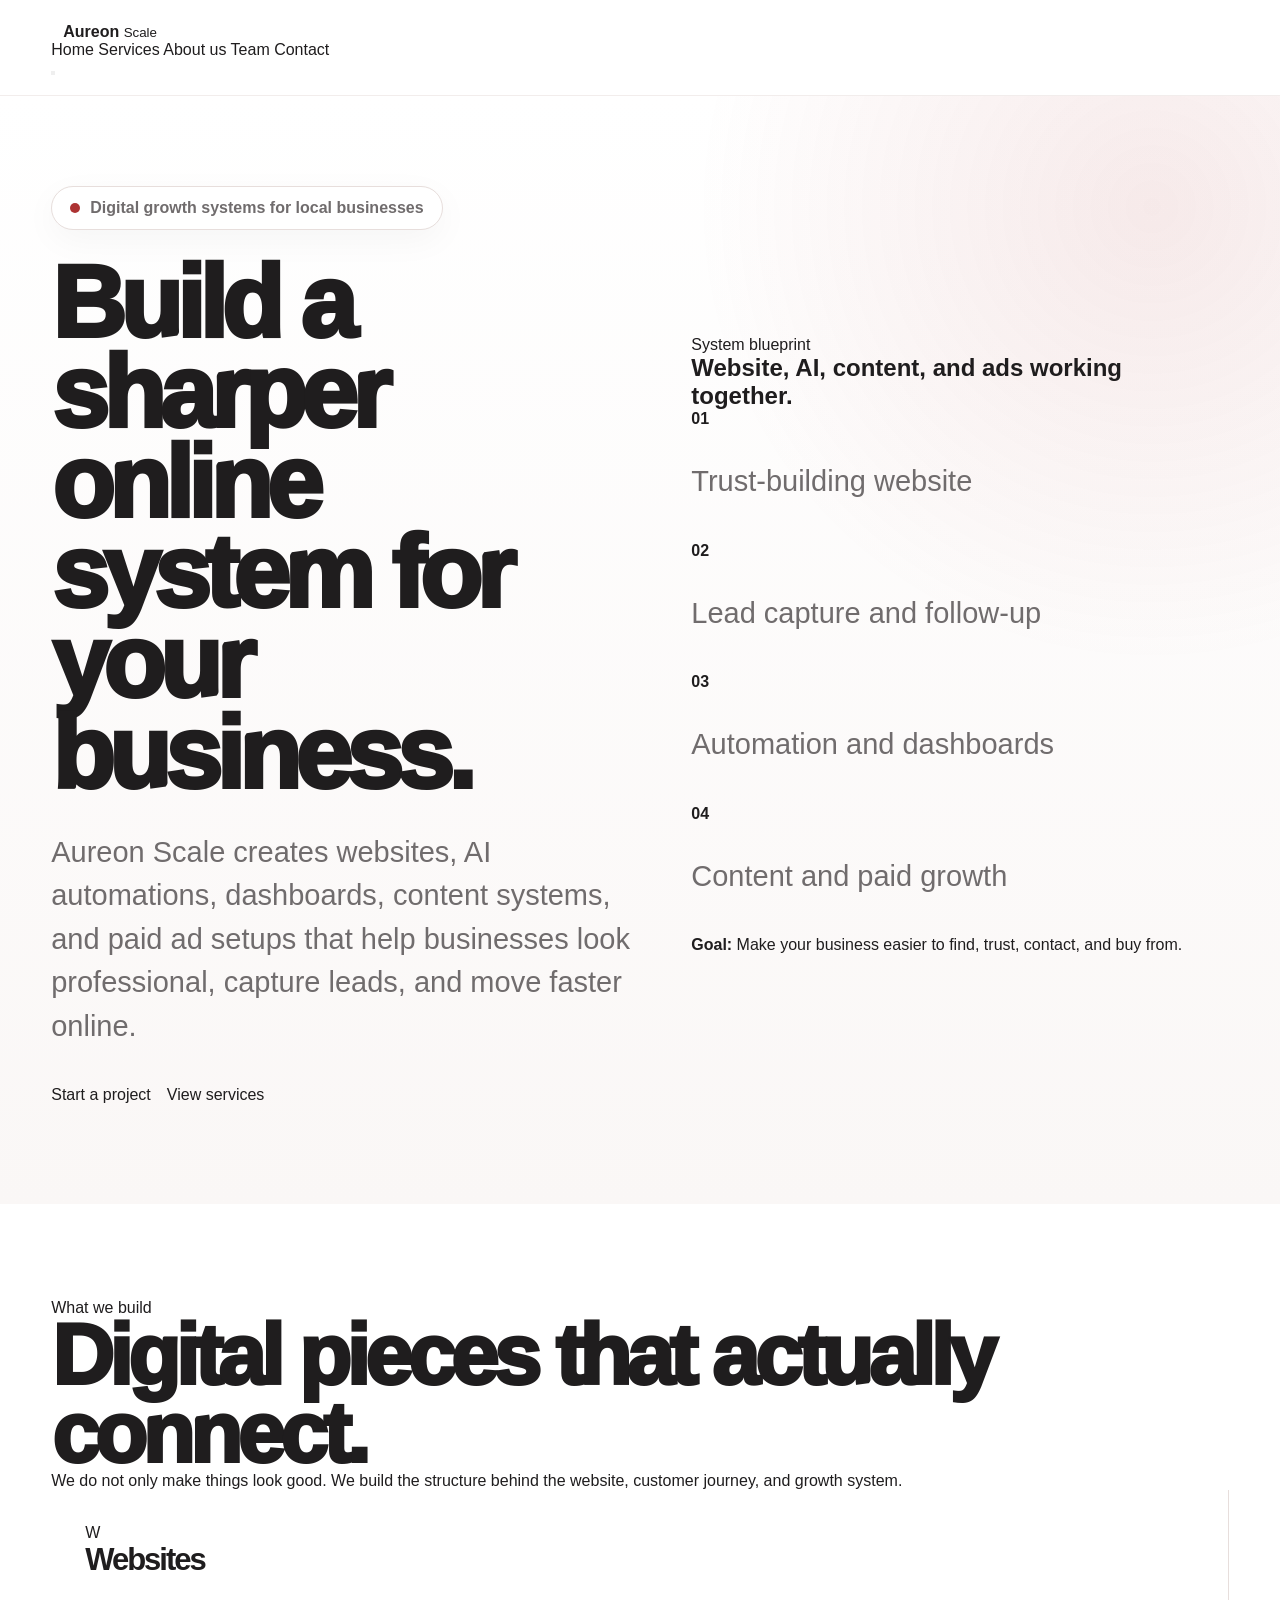
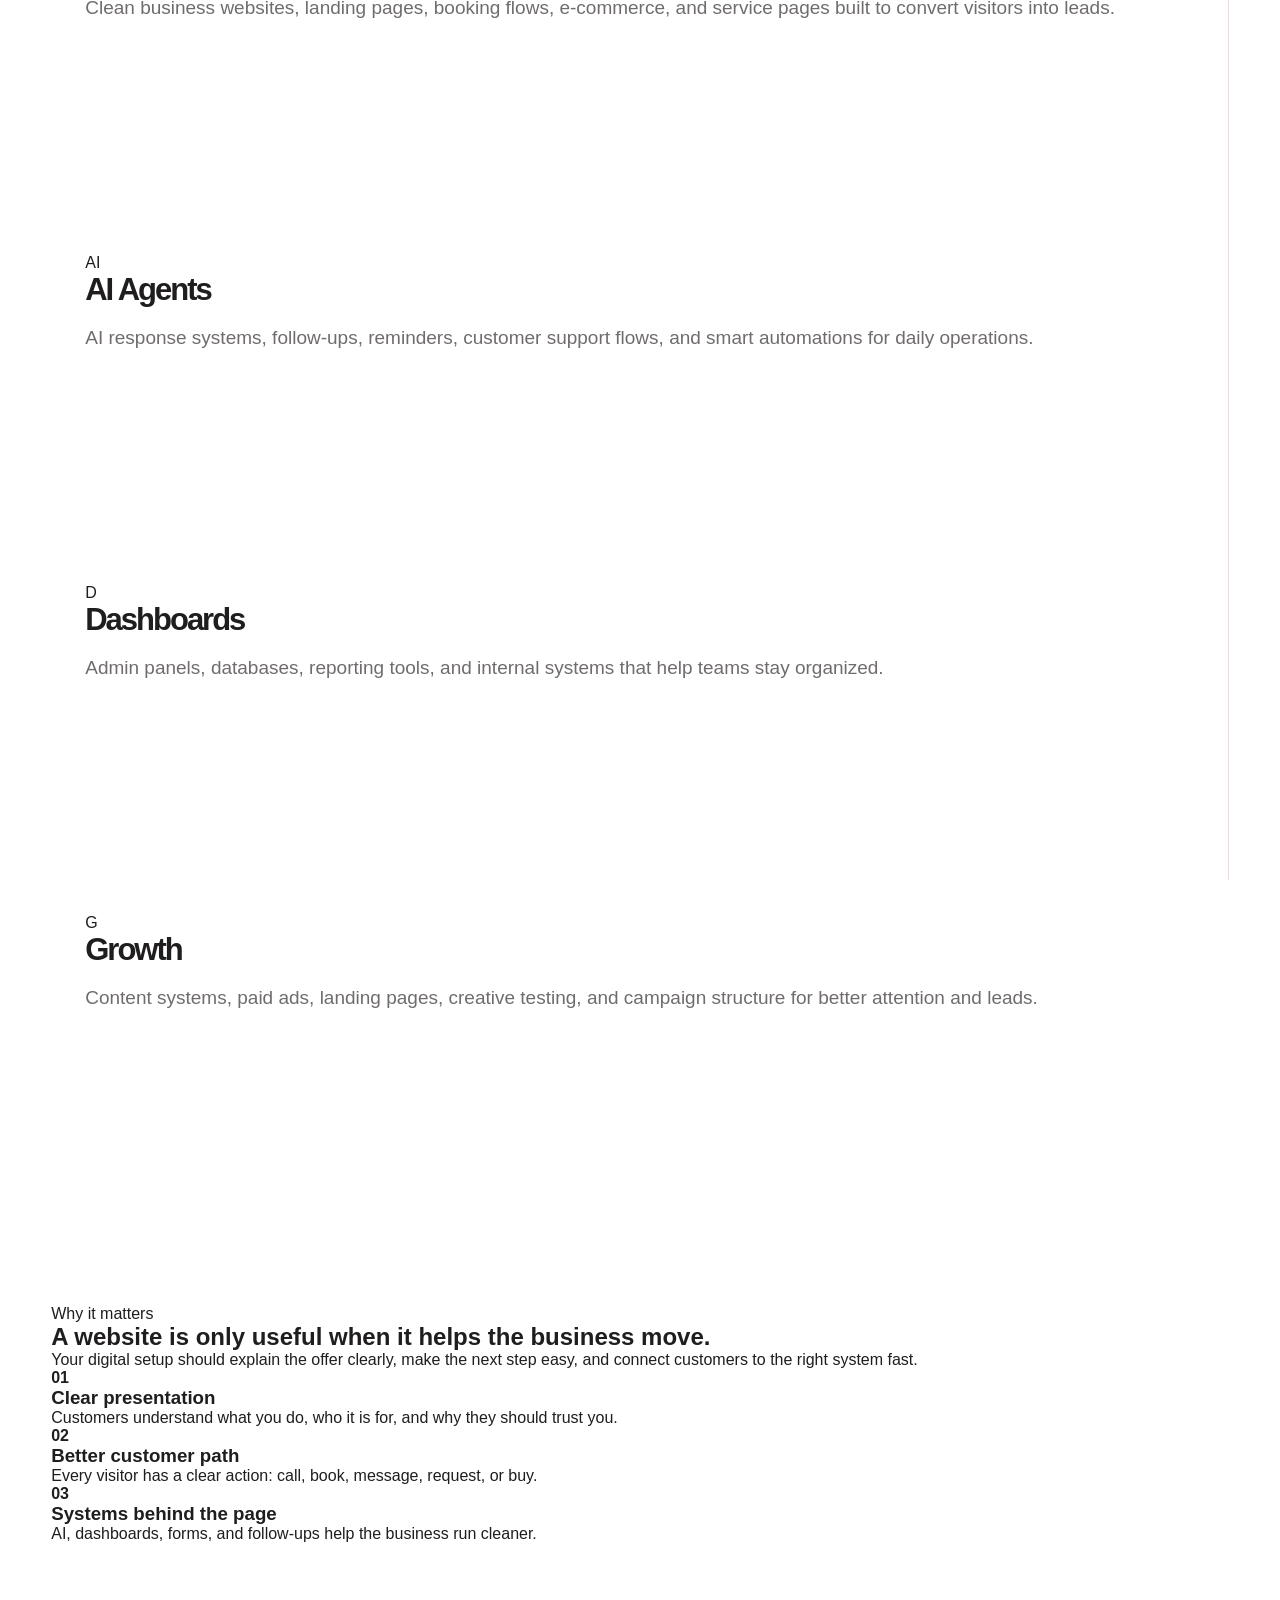
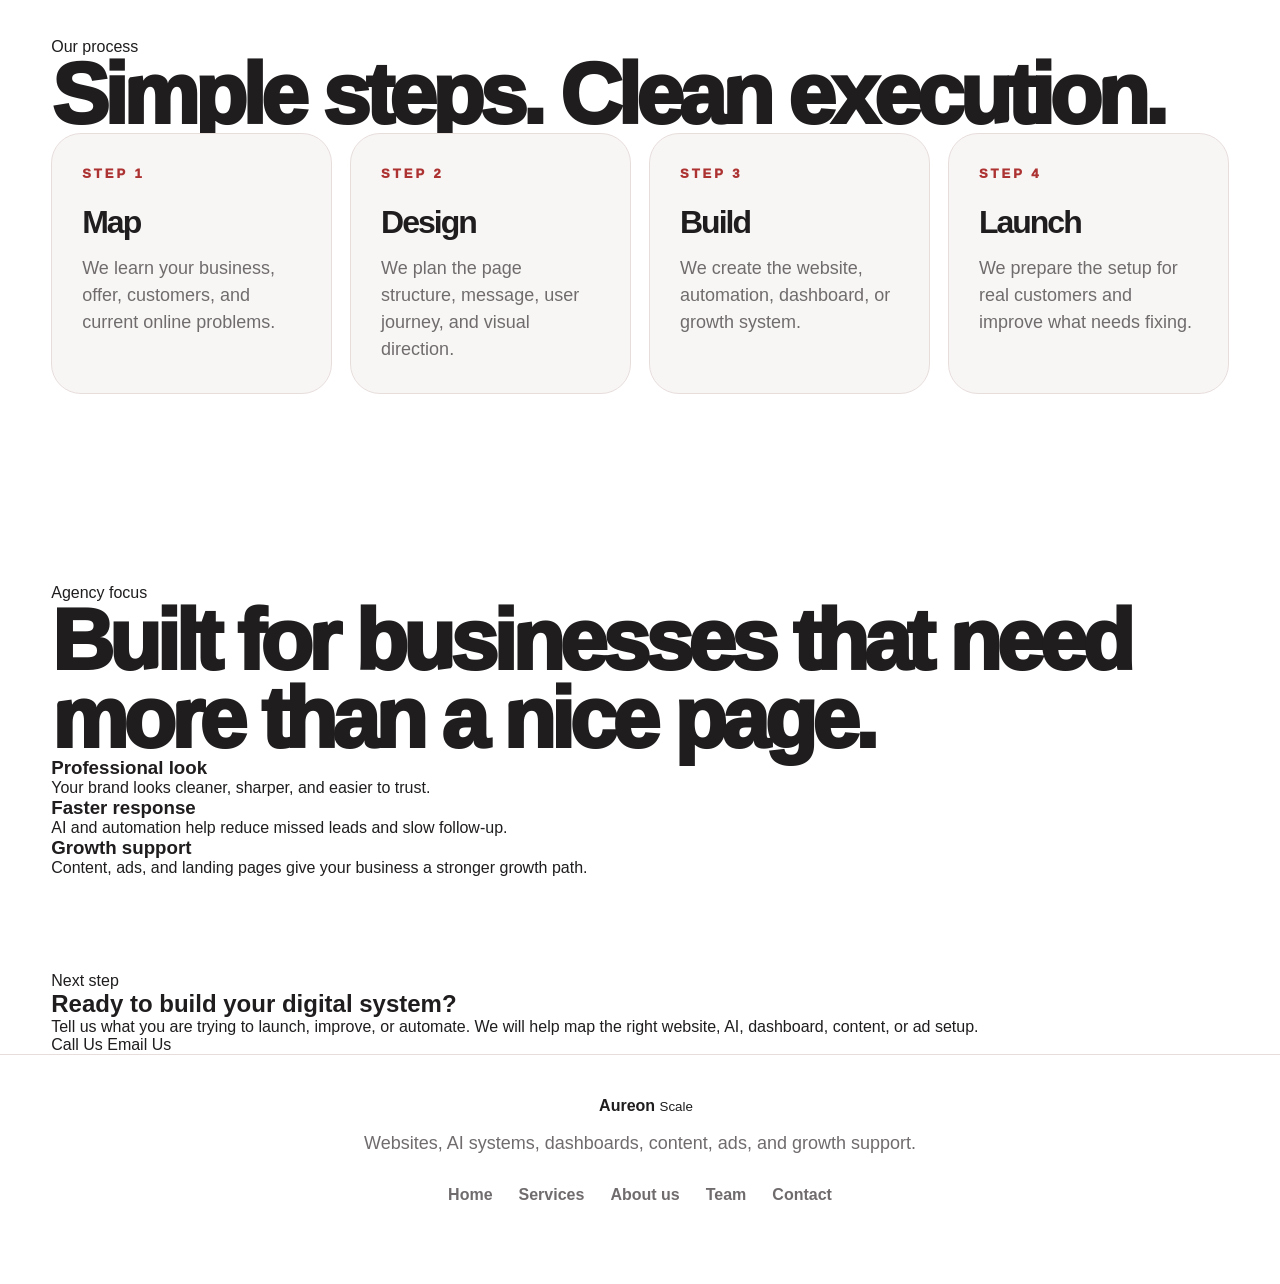
==== index.html @ 03c5f4f2 "Update index.html" ====
<!DOCTYPE html>
<html lang="en">
<head>
  <meta charset="UTF-8" />
  <meta name="viewport" content="width=device-width, initial-scale=1.0" />
  <title>Aureon Scale | Digital Growth Agency</title>
  <link rel="stylesheet" href="style.css" />
</head>

<body>
  <header class="site-header">
    <div class="container nav">
      <a href="index.html" class="brand" aria-label="Aureon Scale homepage">
        <span class="brand-symbol">
          <img src="aureon-symbol.png" alt="Aureon Scale symbol" onerror="this.style.display='none'; this.parentElement.classList.add('missing-logo');" />
        </span>

        <span class="brand-name">
          <strong>Aureon</strong>
          <small>Scale</small>
        </span>
      </a>

      <nav class="desktop-links">
        <a href="index.html">Home</a>
        <a href="services.html">Services</a>
        <a href="about.html">About us</a>
        <a href="team.html">Team</a>
        <a href="contact.html" class="nav-pill">Contact</a>
      </nav>

      <button class="menu-button" onclick="openMenu()" aria-label="Open menu">
        <span></span>
        <span></span>
        <span></span>
      </button>
    </div>
  </header>

  <div class="mobile-menu" id="mobileMenu">
    <div class="mobile-menu-card">
      <div class="mobile-menu-top">
        <a href="index.html" class="brand" aria-label="Aureon Scale homepage">
          <span class="brand-symbol">
            <img src="aureon-symbol.png" alt="Aureon Scale symbol" onerror="this.style.display='none'; this.parentElement.classList.add('missing-logo');" />
          </span>

          <span class="brand-name">
            <strong>Aureon</strong>
            <small>Scale</small>
          </span>
        </a>

        <button class="close-button" onclick="closeMenu()" aria-label="Close menu">×</button>
      </div>

      <nav class="mobile-links">
        <a href="index.html">Home</a>
        <a href="services.html">Services</a>
        <a href="about.html">About us</a>
        <a href="team.html">Team</a>
        <a href="contact.html">Contact</a>
      </nav>
    </div>
  </div>

  <main>
    <section class="hero">
      <div class="container hero-grid">
        <div class="hero-left">
          <div class="eyebrow">
            <span></span>
            Digital growth systems for local businesses
          </div>

          <h1>
            Build a sharper online system for your business.
          </h1>

          <p>
            Aureon Scale creates websites, AI automations, dashboards, content systems,
            and paid ad setups that help businesses look professional, capture leads,
            and move faster online.
          </p>

          <div class="hero-actions">
            <a href="contact.html" class="button red-button">Start a project</a>
            <a href="services.html" class="button white-button">View services</a>
          </div>
        </div>

        <div class="hero-right">
          <div class="build-card">
            <div class="build-card-top">
              <span class="status-dot"></span>
              System blueprint
            </div>

            <h2>Website, AI, content, and ads working together.</h2>

            <div class="blueprint-list">
              <div>
                <strong>01</strong>
                <p>Trust-building website</p>
              </div>

              <div>
                <strong>02</strong>
                <p>Lead capture and follow-up</p>
              </div>

              <div>
                <strong>03</strong>
                <p>Automation and dashboards</p>
              </div>

              <div>
                <strong>04</strong>
                <p>Content and paid growth</p>
              </div>
            </div>
          </div>

          <div class="floating-note">
            <strong>Goal:</strong> Make your business easier to find, trust, contact, and buy from.
          </div>
        </div>
      </div>
    </section>

    <section class="section services-preview">
      <div class="container">
        <div class="section-heading">
          <span>What we build</span>
          <h2>Digital pieces that actually connect.</h2>
          <p>
            We do not only make things look good. We build the structure behind
            the website, customer journey, and growth system.
          </p>
        </div>

        <div class="services-grid">
          <article class="service-card">
            <div class="service-icon">W</div>
            <h3>Websites</h3>
            <p>
              Clean business websites, landing pages, booking flows, e-commerce,
              and service pages built to convert visitors into leads.
            </p>
          </article>

          <article class="service-card">
            <div class="service-icon">AI</div>
            <h3>AI Agents</h3>
            <p>
              AI response systems, follow-ups, reminders, customer support flows,
              and smart automations for daily operations.
            </p>
          </article>

          <article class="service-card">
            <div class="service-icon">D</div>
            <h3>Dashboards</h3>
            <p>
              Admin panels, databases, reporting tools, and internal systems that
              help teams stay organized.
            </p>
          </article>

          <article class="service-card">
            <div class="service-icon">G</div>
            <h3>Growth</h3>
            <p>
              Content systems, paid ads, landing pages, creative testing, and
              campaign structure for better attention and leads.
            </p>
          </article>
        </div>
      </div>
    </section>

    <section class="dark-section">
      <div class="container dark-grid">
        <div class="dark-copy">
          <span>Why it matters</span>
          <h2>A website is only useful when it helps the business move.</h2>
          <p>
            Your digital setup should explain the offer clearly, make the next
            step easy, and connect customers to the right system fast.
          </p>
        </div>

        <div class="value-stack">
          <div class="value-row">
            <strong>01</strong>
            <div>
              <h3>Clear presentation</h3>
              <p>Customers understand what you do, who it is for, and why they should trust you.</p>
            </div>
          </div>

          <div class="value-row">
            <strong>02</strong>
            <div>
              <h3>Better customer path</h3>
              <p>Every visitor has a clear action: call, book, message, request, or buy.</p>
            </div>
          </div>

          <div class="value-row">
            <strong>03</strong>
            <div>
              <h3>Systems behind the page</h3>
              <p>AI, dashboards, forms, and follow-ups help the business run cleaner.</p>
            </div>
          </div>
        </div>
      </div>
    </section>

    <section class="section process-section">
      <div class="container">
        <div class="section-heading center">
          <span>Our process</span>
          <h2>Simple steps. Clean execution.</h2>
        </div>

        <div class="process-grid">
          <div class="process-card">
            <span>Step 1</span>
            <h3>Map</h3>
            <p>We learn your business, offer, customers, and current online problems.</p>
          </div>

          <div class="process-card">
            <span>Step 2</span>
            <h3>Design</h3>
            <p>We plan the page structure, message, user journey, and visual direction.</p>
          </div>

          <div class="process-card">
            <span>Step 3</span>
            <h3>Build</h3>
            <p>We create the website, automation, dashboard, or growth system.</p>
          </div>

          <div class="process-card">
            <span>Step 4</span>
            <h3>Launch</h3>
            <p>We prepare the setup for real customers and improve what needs fixing.</p>
          </div>
        </div>
      </div>
    </section>

    <section class="section proof-section">
      <div class="container proof-grid">
        <div class="proof-card large-proof">
          <span>Agency focus</span>
          <h2>Built for businesses that need more than a nice page.</h2>
        </div>

        <div class="proof-card">
          <h3>Professional look</h3>
          <p>Your brand looks cleaner, sharper, and easier to trust.</p>
        </div>

        <div class="proof-card">
          <h3>Faster response</h3>
          <p>AI and automation help reduce missed leads and slow follow-up.</p>
        </div>

        <div class="proof-card">
          <h3>Growth support</h3>
          <p>Content, ads, and landing pages give your business a stronger growth path.</p>
        </div>
      </div>
    </section>

    <section class="contact-band">
      <div class="container contact-grid">
        <div>
          <span>Next step</span>
          <h2>Ready to build your digital system?</h2>
          <p>
            Tell us what you are trying to launch, improve, or automate.
            We will help map the right website, AI, dashboard, content, or ad setup.
          </p>
        </div>

        <div class="contact-buttons">
          <a href="tel:+16199667654" class="button red-button">Call Us</a>
          <a href="mailto:aureonscale@gmail.com" class="button dark-button">Email Us</a>
        </div>
      </div>
    </section>
  </main>

  <footer>
    <div class="container footer-inner">
      <a href="index.html" class="brand footer-brand">
        <span class="brand-symbol">
          <img src="aureon-symbol.png" alt="Aureon Scale symbol" onerror="this.style.display='none'; this.parentElement.classList.add('missing-logo');" />
        </span>

        <span class="brand-name">
          <strong>Aureon</strong>
          <small>Scale</small>
        </span>
      </a>

      <p>Websites, AI systems, dashboards, content, ads, and growth support.</p>

      <nav class="footer-links">
        <a href="index.html">Home</a>
        <a href="services.html">Services</a>
        <a href="about.html">About us</a>
        <a href="team.html">Team</a>
        <a href="contact.html">Contact</a>
      </nav>
    </div>
  </footer>

  <script>
    function openMenu() {
      document.getElementById("mobileMenu").classList.add("active");
      document.body.style.overflow = "hidden";
    }

    function closeMenu() {
      document.getElementById("mobileMenu").classList.remove("active");
      document.body.style.overflow = "auto";
    }
  </script>
</body>
</html>
---- style.css ----
:root {
  --black: #1F1D1E;
  --red: #AD3333;
  --white: #FFFFFF;
  --soft: #F8F6F5;
  --soft-red: #F3EAEA;
  --gray: #706C6D;
  --line: #E7DEDC;
  --dark: #151313;
  --card: #FFFFFF;
  --shadow: 0 24px 70px rgba(31, 29, 30, 0.10);
  --radius: 34px;
}

* {
  margin: 0;
  padding: 0;
  box-sizing: border-box;
  font-family: Arial, Helvetica, sans-serif;
}

html {
  scroll-behavior: smooth;
}

body {
  background: var(--white);
  color: var(--black);
  overflow-x: hidden;
}

a {
  color: inherit;
  text-decoration: none;
}

.container {
  width: min(92%, 1180px);
  margin: auto;
}

/* HEADER */

.site-header {
  position: sticky;
  top: 0;
  z-index: 1000;
  padding: 18px 0;
  background: rgba(255, 255, 255, 0.88);
  backdrop-filter: blur(20px);
  border-bottom: 1px solid rgba(231, 222, 220, 0.55);
}

.nav-wrap {
  display: flex;
  align-items: center;
  justify-content: space-between;
  gap: 24px;
}

.brand {
  display: inline-flex;
  align-items: center;
  gap: 12px;
  flex-shrink: 0;
}

.brand-icon {
  width: 48px;
  height: 48px;
  border-radius: 16px;
  background: var(--soft-red);
  border: 1px solid rgba(173, 51, 51, 0.14);
  display: grid;
  place-items: center;
  overflow: hidden;
}

.brand-icon img {
  width: 34px;
  height: 34px;
  object-fit: contain;
  display: block;
}

.brand-text {
  display: grid;
  line-height: 1;
}

.brand-text strong {
  font-size: 24px;
  text-transform: uppercase;
  letter-spacing: -1px;
  font-weight: 950;
}

.brand-text small {
  margin-top: 5px;
  color: var(--red);
  text-transform: uppercase;
  letter-spacing: 3px;
  font-size: 11px;
  font-weight: 950;
}

.desktop-nav {
  display: flex;
  align-items: center;
  gap: 28px;
  color: var(--gray);
  font-weight: 800;
}

.desktop-nav a:hover {
  color: var(--black);
}

.nav-cta {
  background: var(--black);
  color: white !important;
  padding: 12px 20px;
  border-radius: 999px;
}

.menu-btn {
  width: 58px;
  height: 58px;
  border-radius: 20px;
  border: 1px solid var(--line);
  background: white;
  display: none;
  place-items: center;
  cursor: pointer;
}

.menu-btn span {
  display: block;
  width: 28px;
  height: 4px;
  background: var(--black);
  border-radius: 999px;
  margin: 4px 0;
}

/* MOBILE MENU */

.mobile-menu {
  position: fixed;
  inset: 0;
  z-index: 3000;
  background: rgba(31, 29, 30, 0.28);
  backdrop-filter: blur(18px);
  display: none;
  align-items: center;
  justify-content: center;
  padding: 24px;
}

.mobile-menu.active {
  display: flex;
}

.mobile-card {
  width: min(100%, 560px);
  background: white;
  border-radius: 38px;
  padding: 34px;
  box-shadow: var(--shadow);
}

.mobile-top {
  display: flex;
  align-items: center;
  justify-content: space-between;
  margin-bottom: 56px;
}

.close-btn {
  border: none;
  background: transparent;
  font-size: 50px;
  line-height: 1;
  cursor: pointer;
}

.mobile-links {
  display: grid;
  gap: 20px;
  border-left: 4px solid rgba(173, 51, 51, 0.25);
  padding-left: 28px;
}

.mobile-links a {
  font-size: clamp(42px, 11vw, 72px);
  font-weight: 950;
  letter-spacing: -4px;
  line-height: 0.95;
}

/* HERO */

.hero {
  padding: 90px 0 100px;
  background:
    radial-gradient(circle at 90% 10%, rgba(173, 51, 51, 0.10), transparent 30%),
    linear-gradient(180deg, #ffffff, #faf7f6);
}

.hero-grid {
  display: grid;
  grid-template-columns: 1.05fr 0.95fr;
  gap: 46px;
  align-items: center;
}

.eyebrow {
  display: inline-flex;
  align-items: center;
  gap: 10px;
  padding: 12px 18px;
  background: white;
  border: 1px solid var(--line);
  color: var(--gray);
  border-radius: 999px;
  font-weight: 900;
  margin-bottom: 28px;
  box-shadow: 0 10px 35px rgba(31, 29, 30, 0.04);
}

.eyebrow span {
  width: 10px;
  height: 10px;
  background: var(--red);
  border-radius: 50%;
}

.hero h1 {
  font-size: clamp(56px, 8vw, 110px);
  line-height: 0.88;
  letter-spacing: -6px;
  font-weight: 950;
  max-width: 900px;
}

.hero p {
  margin: 32px 0 38px;
  color: var(--gray);
  font-size: clamp(22px, 3vw, 29px);
  line-height: 1.5;
  max-width: 770px;
}

.hero-actions,
.contact-actions {
  display: flex;
  gap: 16px;
  flex-wrap: wrap;
}

.btn {
  display: inline-flex;
  align-items: center;
  justify-content: center;
  padding: 17px 30px;
  border-radius: 999px;
  font-weight: 950;
  font-size: 18px;
  border: 1px solid var(--line);
  transition: 0.2s ease;
}

.btn:hover {
  transform: translateY(-3px);
}

.btn-red {
  background: var(--red);
  color: white;
  border-color: var(--red);
  box-shadow: 0 18px 40px rgba(173, 51, 51, 0.24);
}

.btn-light {
  background: white;
  color: var(--black);
}

.btn-dark {
  background: var(--black);
  color: white;
  border-color: var(--black);
}

/* HERO PANEL */

.hero-panel {
  background: var(--black);
  color: white;
  border-radius: 40px;
  padding: 30px;
  box-shadow: var(--shadow);
  position: relative;
  overflow: hidden;
}

.hero-panel::before {
  content: "";
  position: absolute;
  right: -90px;
  top: -90px;
  width: 260px;
  height: 260px;
  background: radial-gradient(circle, rgba(173, 51, 51, 0.45), transparent 65%);
}

.panel-top {
  position: relative;
  display: inline-flex;
  align-items: center;
  gap: 10px;
  color: #BFB8B9;
  text-transform: uppercase;
  letter-spacing: 3px;
  font-size: 13px;
  margin-bottom: 26px;
}

.live-dot {
  width: 10px;
  height: 10px;
  background: var(--red);
  border-radius: 50%;
  box-shadow: 0 0 20px rgba(173, 51, 51, 0.9);
}

.panel-card {
  position: relative;
  background: rgba(255, 255, 255, 0.07);
  border: 1px solid rgba(255, 255, 255, 0.12);
  border-radius: 28px;
  padding: 28px;
}

.panel-card small {
  color: #BFB8B9;
  text-transform: uppercase;
  letter-spacing: 3px;
}

.panel-card h3 {
  font-size: 44px;
  line-height: 0.95;
  letter-spacing: -2px;
  margin: 18px 0 16px;
}

.panel-card p {
  color: #BFB8B9;
  font-size: 20px;
  line-height: 1.45;
}

.mini-grid {
  position: relative;
  display: grid;
  grid-template-columns: 1fr 1fr;
  gap: 14px;
  margin-top: 14px;
}

.mini-card {
  background: white;
  color: var(--black);
  border-radius: 22px;
  padding: 20px;
}

.mini-card strong {
  color: var(--red);
  display: block;
  font-size: 25px;
  margin-bottom: 8px;
}

.mini-card span {
  color: var(--gray);
  font-weight: 800;
}

/* SECTIONS */

.section {
  padding: 95px 0;
}

.section-head {
  max-width: 850px;
  margin-bottom: 46px;
}

.section-head.center {
  text-align: center;
  margin-left: auto;
  margin-right: auto;
}

.section-label {
  display: inline-block;
  color: #9A9394;
  text-transform: uppercase;
  letter-spacing: 6px;
  font-size: 14px;
  font-weight: 900;
  margin-bottom: 22px;
}

.red-label {
  color: var(--red);
}

.section h2,
.system-section h2,
.contact-card h2 {
  font-size: clamp(44px, 7vw, 86px);
  line-height: 0.9;
  letter-spacing: -5px;
  font-weight: 950;
}

.section-head p,
.contact-card p {
  color: var(--gray);
  font-size: 23px;
  line-height: 1.55;
  margin-top: 20px;
}

/* SERVICES */

.service-grid {
  display: grid;
  grid-template-columns: repeat(4, 1fr);
  border: 1px solid var(--line);
  border-radius: 38px;
  overflow: hidden;
  box-shadow: 0 24px 70px rgba(31, 29, 30, 0.06);
}

.service-card {
  background: white;
  padding: 34px;
  min-height: 330px;
  border-right: 1px solid var(--line);
}

.service-card:last-child {
  border-right: none;
}

.service-number {
  width: 60px;
  height: 60px;
  border-radius: 18px;
  background: var(--soft-red);
  color: var(--red);
  display: grid;
  place-items: center;
  font-weight: 950;
  margin-bottom: 42px;
}

.service-card h3 {
  font-size: 31px;
  letter-spacing: -2px;
  margin-bottom: 16px;
}

.service-card p {
  color: var(--gray);
  font-size: 19px;
  line-height: 1.5;
}

/* SYSTEMS */

.system-section {
  width: min(94%, 1320px);
  margin: auto;
  background:
    radial-gradient(circle at 100% 0%, rgba(173, 51, 51, 0.18), transparent 32%),
    var(--black);
  color: white;
  border-radius: 52px;
  padding: 90px 0;
  box-shadow: var(--shadow);
}

.system-grid {
  display: grid;
  grid-template-columns: 0.9fr 1.1fr;
  gap: 46px;
}

.system-list {
  display: grid;
  gap: 16px;
}

.system-row {
  background: white;
  color: var(--black);
  border-radius: 28px;
  padding: 26px;
  display: grid;
  grid-template-columns: 66px 1fr;
  gap: 20px;
}

.system-row span {
  width: 58px;
  height: 58px;
  border-radius: 18px;
  background: var(--soft-red);
  color: var(--red);
  display: grid;
  place-items: center;
  font-weight: 950;
}

.system-row h3 {
  font-size: 30px;
  letter-spacing: -1px;
  margin-bottom: 8px;
}

.system-row p {
  color: var(--gray);
  font-size: 19px;
  line-height: 1.45;
}

/* PROCESS */

.process-grid {
  display: grid;
  grid-template-columns: repeat(4, 1fr);
  gap: 18px;
}

.process-card {
  background: var(--soft);
  border: 1px solid var(--line);
  border-radius: 30px;
  padding: 30px;
}

.process-card span {
  color: var(--red);
  text-transform: uppercase;
  letter-spacing: 3px;
  font-size: 13px;
  font-weight: 950;
}

.process-card h3 {
  font-size: 32px;
  letter-spacing: -2px;
  margin: 22px 0 14px;
}

.process-card p {
  color: var(--gray);
  font-size: 18px;
  line-height: 1.5;
}

/* TEAM */

.team {
  background: #FBF8F7;
}

.team-grid {
  display: grid;
  grid-template-columns: repeat(3, 1fr);
  gap: 22px;
}

.team-card {
  background: white;
  border: 1px solid var(--line);
  border-radius: 34px;
  padding: 24px;
  box-shadow: 0 20px 60px rgba(31, 29, 30, 0.05);
}

.team-photo {
  height: 280px;
  border-radius: 26px;
  background:
    radial-gradient(circle at center, rgba(173, 51, 51, 0.14), transparent 50%),
    var(--soft-red);
  display: grid;
  place-items: center;
  color: var(--red);
  font-size: 28px;
  font-weight: 950;
  margin-bottom: 24px;
}

.team-card h3 {
  font-size: 30px;
  letter-spacing: -1.5px;
  margin-bottom: 8px;
}

.team-card p {
  color: var(--gray);
  font-size: 18px;
}

/* CONTACT */

.contact-section {
  padding: 95px 0;
}

.contact-card {
  background:
    radial-gradient(circle at top right, rgba(173, 51, 51, 0.18), transparent 34%),
    var(--black);
  color: white;
  border-radius: 46px;
  padding: 56px;
  display: grid;
  grid-template-columns: 1fr auto;
  gap: 34px;
  align-items: center;
  box-shadow: var(--shadow);
}

.contact-card p {
  color: #BFB8B9;
  max-width: 760px;
}

/* FOOTER */

footer {
  padding: 42px 0 80px;
  border-top: 1px solid var(--line);
  text-align: center;
}

.footer-inner {
  display: grid;
  justify-items: center;
  gap: 18px;
}

.footer-brand .brand-icon {
  width: 54px;
  height: 54px;
}

.footer-brand .brand-icon img {
  width: 38px;
  height: 38px;
}

footer p {
  color: var(--gray);
  font-size: 18px;
}

.footer-links {
  display: flex;
  flex-wrap: wrap;
  gap: 26px;
  justify-content: center;
  margin-top: 14px;
  color: var(--gray);
  font-weight: 800;
}

/* RESPONSIVE */

@media (max-width: 980px) {
  .desktop-nav {
    display: none;
  }

  .menu-btn {
    display: block;
  }

  .hero-grid,
  .system-grid,
  .contact-card {
    grid-template-columns: 1fr;
  }

  .service-grid {
    grid-template-columns: 1fr 1fr;
  }

  .process-grid {
    grid-template-columns: 1fr 1fr;
  }

  .team-grid {
    grid-template-columns: 1fr;
  }

  .contact-actions {
    justify-content: flex-start;
  }
}

@media (max-width: 620px) {
  .site-header {
    padding: 14px 0;
  }

  .brand-icon {
    width: 43px;
    height: 43px;
    border-radius: 14px;
  }

  .brand-icon img {
    width: 30px;
    height: 30px;
  }

  .brand-text strong {
    font-size: 20px;
  }

  .brand-text small {
    font-size: 9px;
    letter-spacing: 2.2px;
  }

  .hero {
    padding: 60px 0 74px;
  }

  .hero h1 {
    font-size: clamp(52px, 15vw, 72px);
    letter-spacing: -4px;
  }

  .hero p {
    font-size: 21px;
  }

  .hero-actions,
  .contact-actions {
    flex-direction: column;
  }

  .btn {
    width: 100%;
  }

  .hero-panel,
  .contact-card {
    border-radius: 34px;
    padding: 30px;
  }

  .panel-card h3 {
    font-size: 34px;
  }

  .mini-grid {
    grid-template-columns: 1fr;
  }

  .service-grid,
  .process-grid {
    grid-template-columns: 1fr;
  }

  .service-card {
    border-right: none;
    border-bottom: 1px solid var(--line);
    min-height: auto;
  }

  .service-card:last-child {
    border-bottom: none;
  }

  .system-section {
    width: 100%;
    border-radius: 36px;
    padding: 70px 0;
  }

  .system-row {
    grid-template-columns: 1fr;
  }

  .section h2,
  .system-section h2,
  .contact-card h2 {
    letter-spacing: -3px;
  }

  .mobile-card {
    padding: 28px;
  }
}
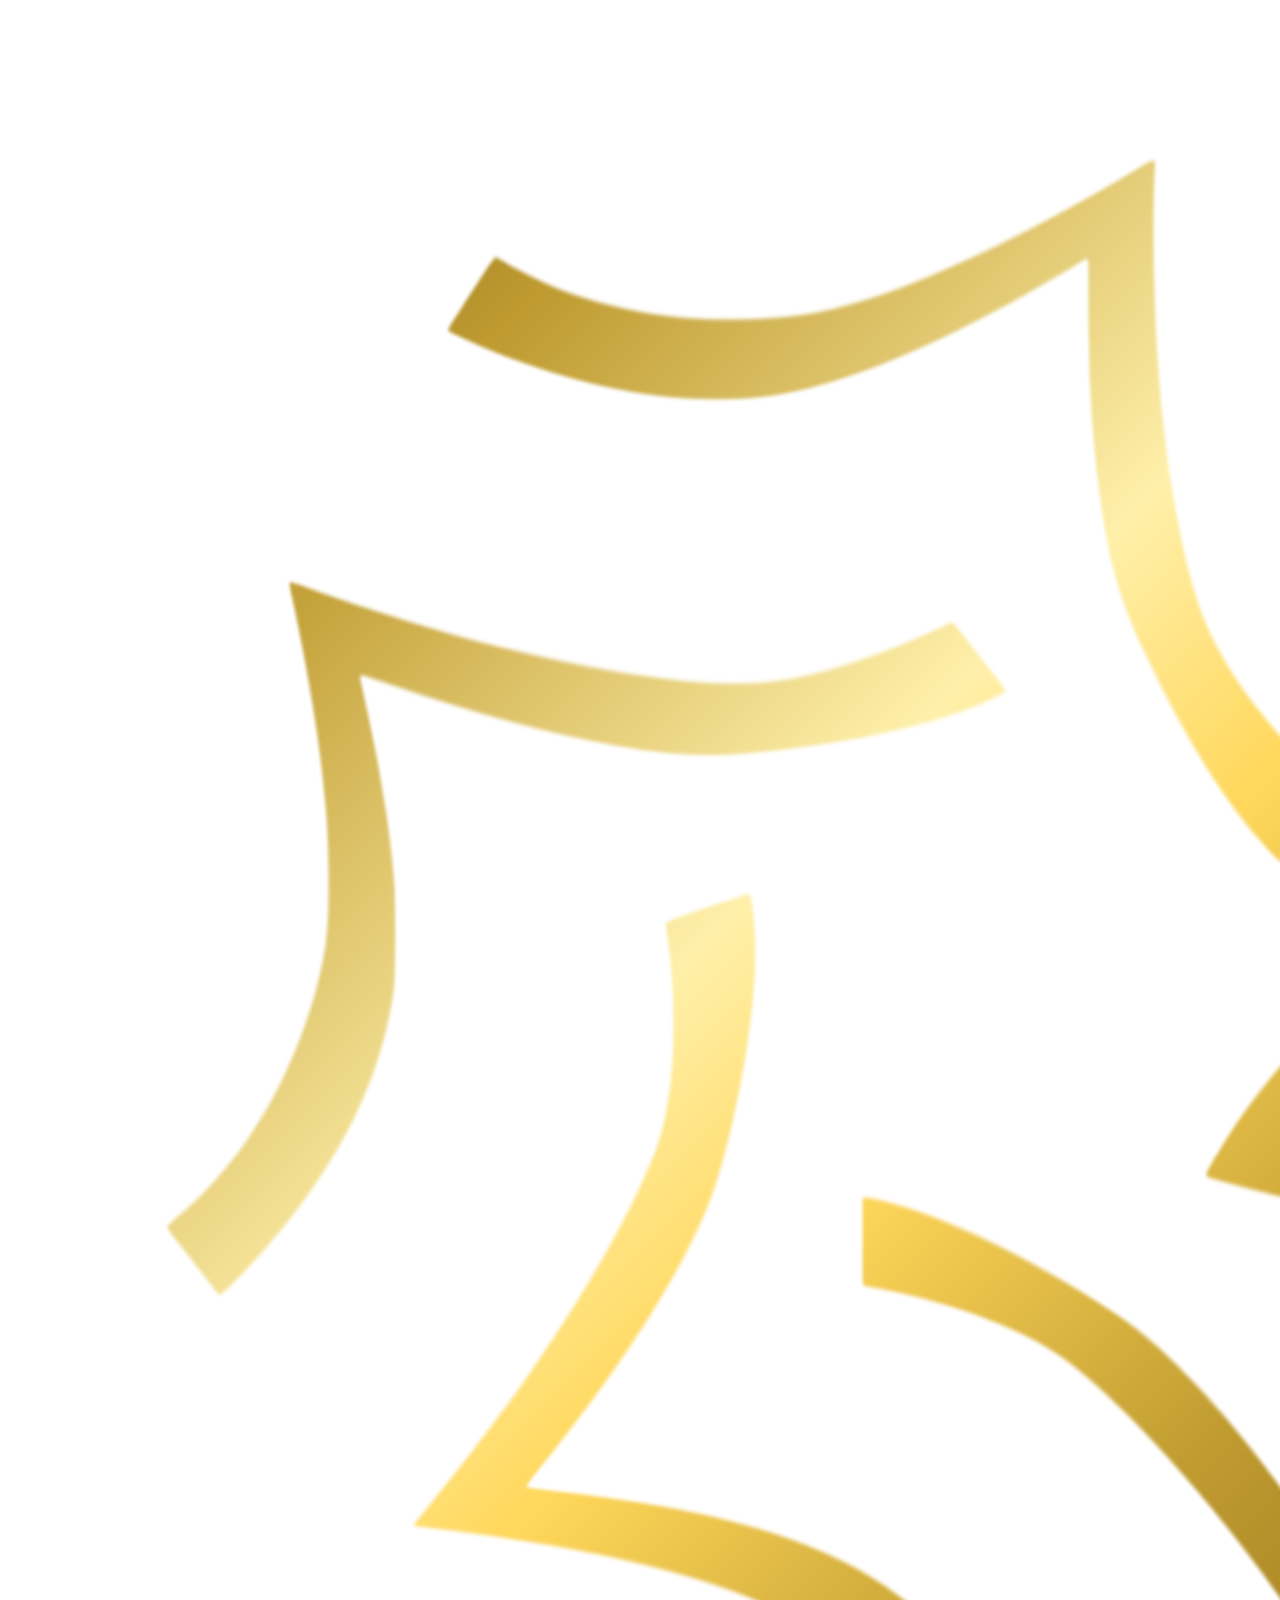
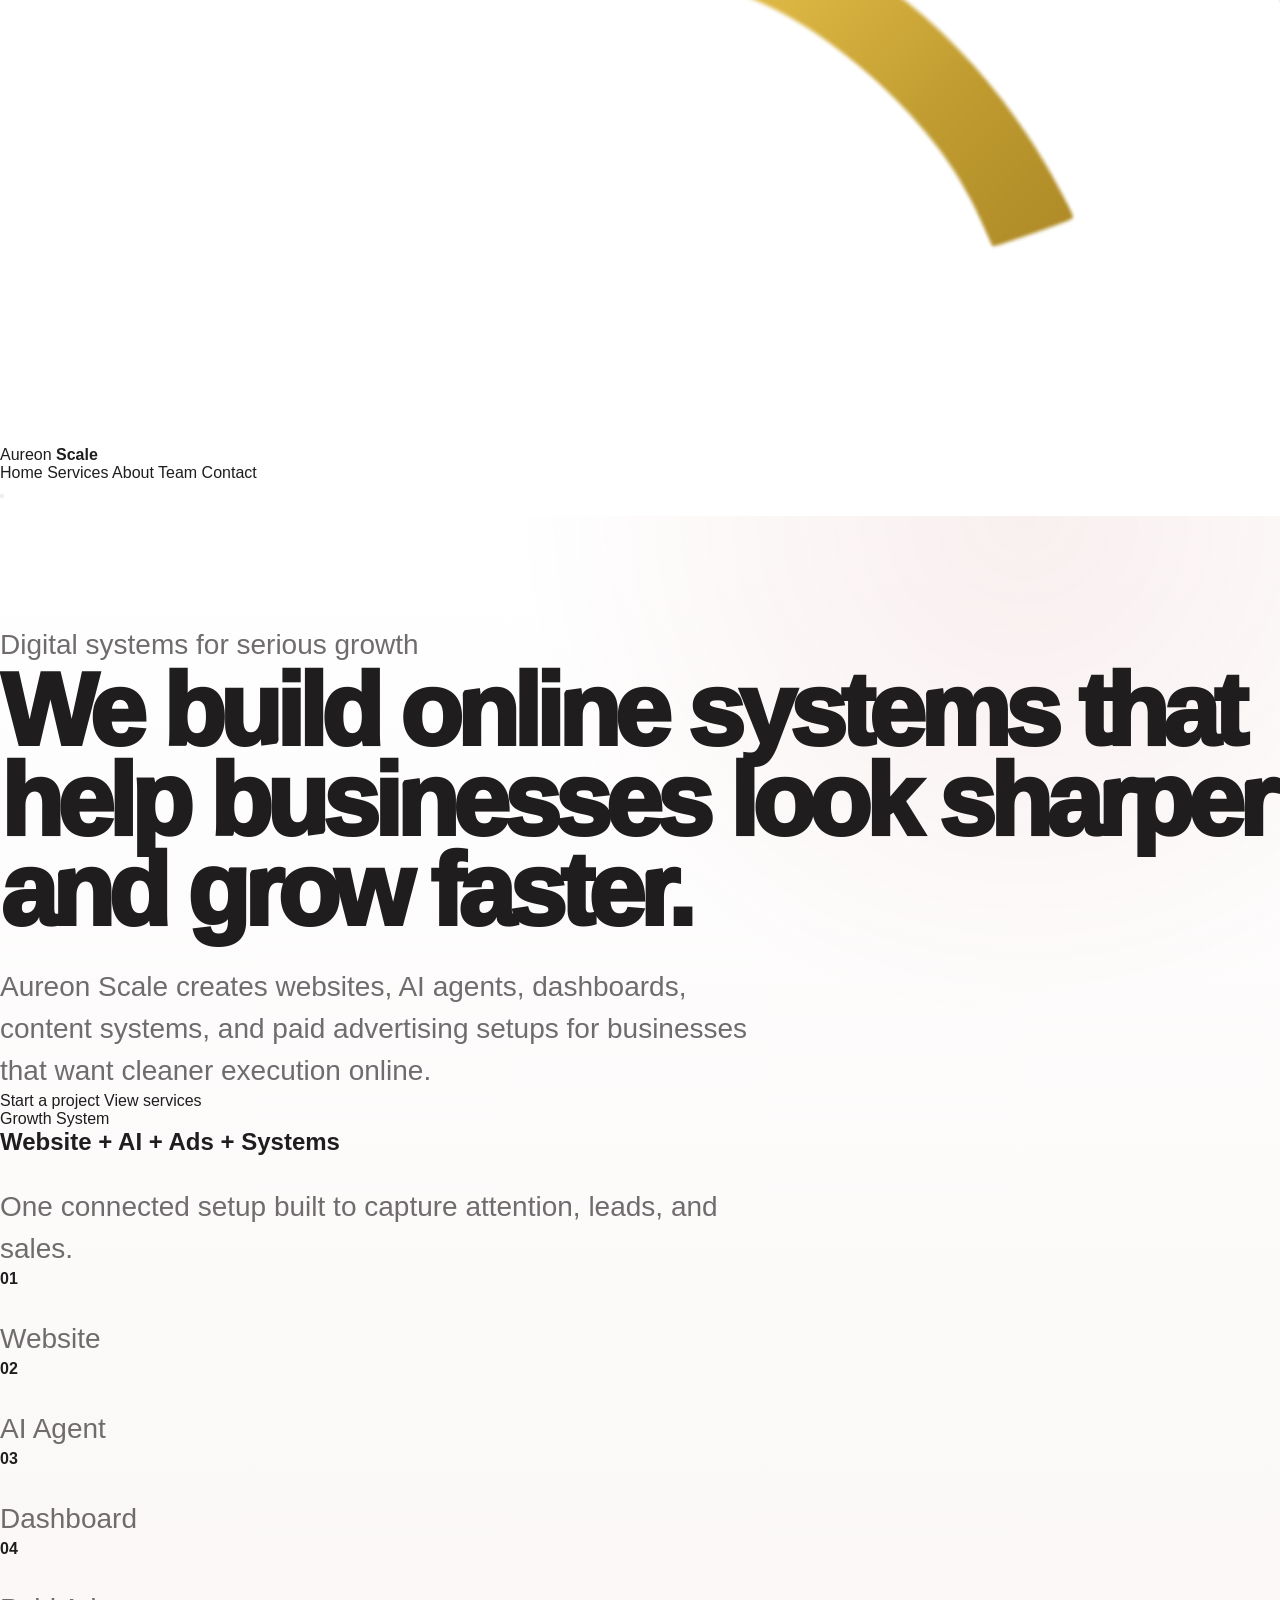
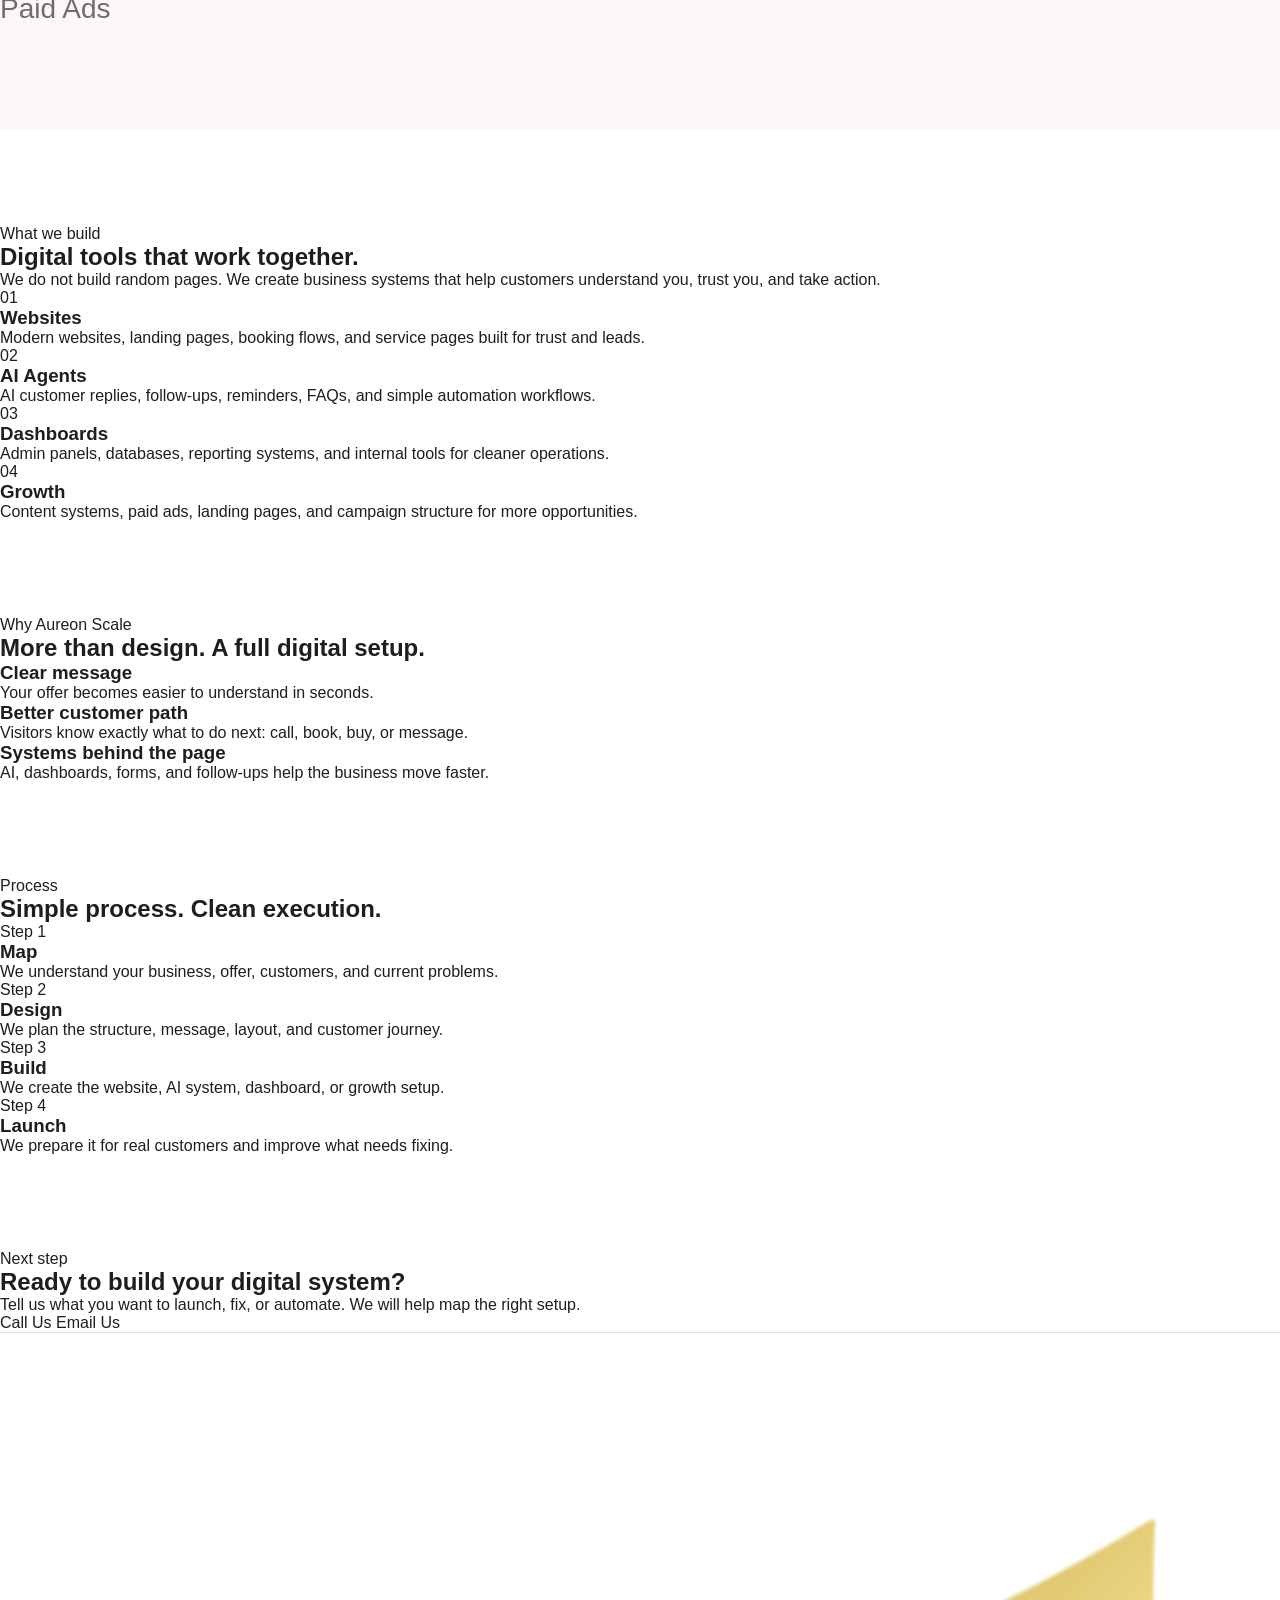
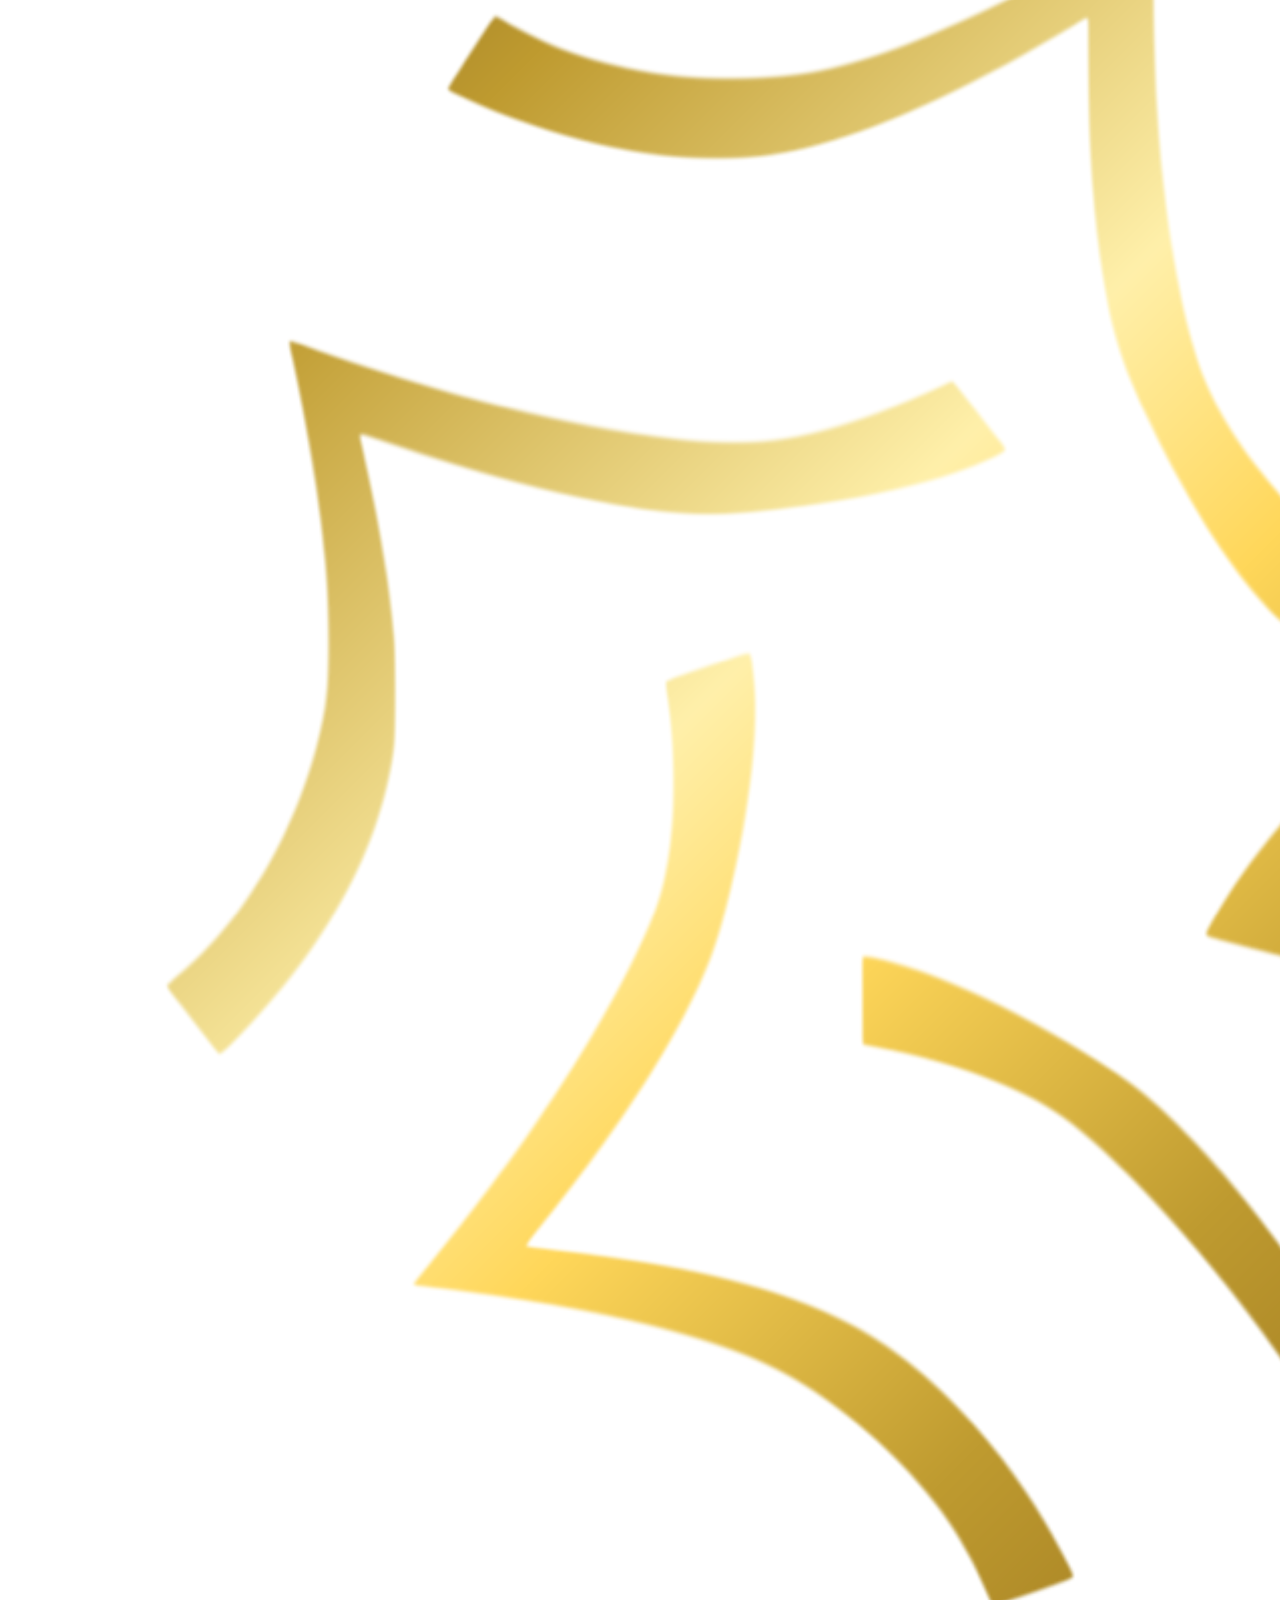
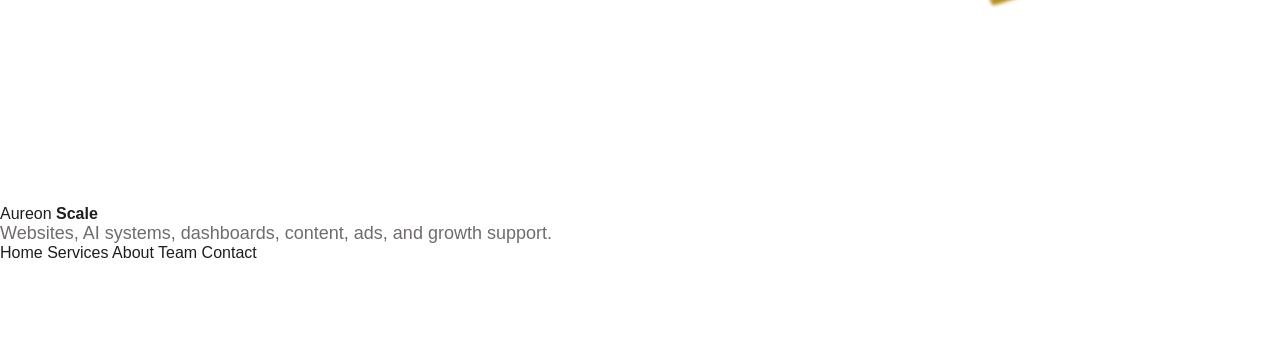
==== commit fb2cf317: "Refactor HTML structure and update branding elements Updated title and various elements in the HTML " ====
--- a/index.html
+++ b/index.html
@@ -3,61 +3,46 @@
 <head>
   <meta charset="UTF-8" />
   <meta name="viewport" content="width=device-width, initial-scale=1.0" />
-  <title>Aureon Scale | Digital Growth Agency</title>
+  <title>Aureon Scale | Digital Growth Systems</title>
   <link rel="stylesheet" href="style.css" />
 </head>
 
 <body>
   <header class="site-header">
-    <div class="container nav">
-      <a href="index.html" class="brand" aria-label="Aureon Scale homepage">
-        <span class="brand-symbol">
-          <img src="aureon-symbol.png" alt="Aureon Scale symbol" onerror="this.style.display='none'; this.parentElement.classList.add('missing-logo');" />
-        </span>
-
-        <span class="brand-name">
-          <strong>Aureon</strong>
-          <small>Scale</small>
-        </span>
+    <div class="nav-shell">
+      <a href="index.html" class="logo">
+        <img src="aureon-symol.png.png" alt="Aureon Scale logo">
+        <span>Aureon <b>Scale</b></span>
       </a>
 
-      <nav class="desktop-links">
+      <nav class="desktop-nav">
         <a href="index.html">Home</a>
         <a href="services.html">Services</a>
-        <a href="about.html">About us</a>
+        <a href="about.html">About</a>
         <a href="team.html">Team</a>
-        <a href="contact.html" class="nav-pill">Contact</a>
+        <a href="contact.html" class="nav-btn">Contact</a>
       </nav>
 
-      <button class="menu-button" onclick="openMenu()" aria-label="Open menu">
-        <span></span>
-        <span></span>
-        <span></span>
+      <button class="menu-btn" onclick="openMenu()" aria-label="Open menu">
+        <span></span><span></span><span></span>
       </button>
     </div>
   </header>
 
   <div class="mobile-menu" id="mobileMenu">
-    <div class="mobile-menu-card">
-      <div class="mobile-menu-top">
-        <a href="index.html" class="brand" aria-label="Aureon Scale homepage">
-          <span class="brand-symbol">
-            <img src="aureon-symbol.png" alt="Aureon Scale symbol" onerror="this.style.display='none'; this.parentElement.classList.add('missing-logo');" />
-          </span>
-
-          <span class="brand-name">
-            <strong>Aureon</strong>
-            <small>Scale</small>
-          </span>
+    <div class="mobile-card">
+      <div class="mobile-top">
+        <a href="index.html" class="logo">
+          <img src="aureon-symol.png.png" alt="Aureon Scale logo">
+          <span>Aureon <b>Scale</b></span>
         </a>
-
-        <button class="close-button" onclick="closeMenu()" aria-label="Close menu">×</button>
+        <button onclick="closeMenu()" class="close-btn">×</button>
       </div>
 
       <nav class="mobile-links">
         <a href="index.html">Home</a>
         <a href="services.html">Services</a>
-        <a href="about.html">About us</a>
+        <a href="about.html">About</a>
         <a href="team.html">Team</a>
         <a href="contact.html">Contact</a>
       </nav>
@@ -66,259 +51,167 @@
 
   <main>
     <section class="hero">
-      <div class="container hero-grid">
-        <div class="hero-left">
-          <div class="eyebrow">
-            <span></span>
-            Digital growth systems for local businesses
-          </div>
-
-          <h1>
-            Build a sharper online system for your business.
-          </h1>
-
-          <p>
-            Aureon Scale creates websites, AI automations, dashboards, content systems,
-            and paid ad setups that help businesses look professional, capture leads,
-            and move faster online.
-          </p>
-
-          <div class="hero-actions">
-            <a href="contact.html" class="button red-button">Start a project</a>
-            <a href="services.html" class="button white-button">View services</a>
-          </div>
-        </div>
-
-        <div class="hero-right">
-          <div class="build-card">
-            <div class="build-card-top">
-              <span class="status-dot"></span>
-              System blueprint
-            </div>
-
-            <h2>Website, AI, content, and ads working together.</h2>
-
-            <div class="blueprint-list">
-              <div>
-                <strong>01</strong>
-                <p>Trust-building website</p>
-              </div>
-
-              <div>
-                <strong>02</strong>
-                <p>Lead capture and follow-up</p>
-              </div>
-
-              <div>
-                <strong>03</strong>
-                <p>Automation and dashboards</p>
-              </div>
-
-              <div>
-                <strong>04</strong>
-                <p>Content and paid growth</p>
-              </div>
-            </div>
-          </div>
-
-          <div class="floating-note">
-            <strong>Goal:</strong> Make your business easier to find, trust, contact, and buy from.
-          </div>
-        </div>
-      </div>
-    </section>
-
-    <section class="section services-preview">
-      <div class="container">
-        <div class="section-heading">
-          <span>What we build</span>
-          <h2>Digital pieces that actually connect.</h2>
-          <p>
-            We do not only make things look good. We build the structure behind
-            the website, customer journey, and growth system.
-          </p>
-        </div>
-
-        <div class="services-grid">
-          <article class="service-card">
-            <div class="service-icon">W</div>
-            <h3>Websites</h3>
-            <p>
-              Clean business websites, landing pages, booking flows, e-commerce,
-              and service pages built to convert visitors into leads.
-            </p>
-          </article>
-
-          <article class="service-card">
-            <div class="service-icon">AI</div>
-            <h3>AI Agents</h3>
-            <p>
-              AI response systems, follow-ups, reminders, customer support flows,
-              and smart automations for daily operations.
-            </p>
-          </article>
-
-          <article class="service-card">
-            <div class="service-icon">D</div>
-            <h3>Dashboards</h3>
-            <p>
-              Admin panels, databases, reporting tools, and internal systems that
-              help teams stay organized.
-            </p>
-          </article>
-
-          <article class="service-card">
-            <div class="service-icon">G</div>
-            <h3>Growth</h3>
-            <p>
-              Content systems, paid ads, landing pages, creative testing, and
-              campaign structure for better attention and leads.
-            </p>
-          </article>
-        </div>
-      </div>
-    </section>
-
-    <section class="dark-section">
-      <div class="container dark-grid">
-        <div class="dark-copy">
-          <span>Why it matters</span>
-          <h2>A website is only useful when it helps the business move.</h2>
-          <p>
-            Your digital setup should explain the offer clearly, make the next
-            step easy, and connect customers to the right system fast.
-          </p>
-        </div>
-
-        <div class="value-stack">
-          <div class="value-row">
-            <strong>01</strong>
-            <div>
-              <h3>Clear presentation</h3>
-              <p>Customers understand what you do, who it is for, and why they should trust you.</p>
-            </div>
-          </div>
-
-          <div class="value-row">
-            <strong>02</strong>
-            <div>
-              <h3>Better customer path</h3>
-              <p>Every visitor has a clear action: call, book, message, request, or buy.</p>
-            </div>
-          </div>
-
-          <div class="value-row">
-            <strong>03</strong>
-            <div>
-              <h3>Systems behind the page</h3>
-              <p>AI, dashboards, forms, and follow-ups help the business run cleaner.</p>
-            </div>
-          </div>
-        </div>
-      </div>
-    </section>
-
-    <section class="section process-section">
-      <div class="container">
-        <div class="section-heading center">
-          <span>Our process</span>
-          <h2>Simple steps. Clean execution.</h2>
-        </div>
-
-        <div class="process-grid">
-          <div class="process-card">
-            <span>Step 1</span>
-            <h3>Map</h3>
-            <p>We learn your business, offer, customers, and current online problems.</p>
-          </div>
-
-          <div class="process-card">
-            <span>Step 2</span>
-            <h3>Design</h3>
-            <p>We plan the page structure, message, user journey, and visual direction.</p>
-          </div>
-
-          <div class="process-card">
-            <span>Step 3</span>
-            <h3>Build</h3>
-            <p>We create the website, automation, dashboard, or growth system.</p>
-          </div>
-
-          <div class="process-card">
-            <span>Step 4</span>
-            <h3>Launch</h3>
-            <p>We prepare the setup for real customers and improve what needs fixing.</p>
-          </div>
-        </div>
-      </div>
-    </section>
-
-    <section class="section proof-section">
-      <div class="container proof-grid">
-        <div class="proof-card large-proof">
-          <span>Agency focus</span>
-          <h2>Built for businesses that need more than a nice page.</h2>
-        </div>
-
-        <div class="proof-card">
-          <h3>Professional look</h3>
-          <p>Your brand looks cleaner, sharper, and easier to trust.</p>
-        </div>
-
-        <div class="proof-card">
-          <h3>Faster response</h3>
-          <p>AI and automation help reduce missed leads and slow follow-up.</p>
-        </div>
-
-        <div class="proof-card">
-          <h3>Growth support</h3>
-          <p>Content, ads, and landing pages give your business a stronger growth path.</p>
-        </div>
-      </div>
-    </section>
-
-    <section class="contact-band">
-      <div class="container contact-grid">
+      <div class="hero-content">
+        <p class="tag"><span></span> Digital systems for serious growth</p>
+
+        <h1>
+          We build online systems that help businesses look sharper and grow faster.
+        </h1>
+
+        <p class="hero-text">
+          Aureon Scale creates websites, AI agents, dashboards, content systems,
+          and paid advertising setups for businesses that want cleaner execution online.
+        </p>
+
+        <div class="hero-buttons">
+          <a href="contact.html" class="btn primary">Start a project</a>
+          <a href="services.html" class="btn secondary">View services</a>
+        </div>
+      </div>
+
+      <div class="hero-board">
+        <div class="board-header">
+          <span></span>
+          Growth System
+        </div>
+
+        <div class="board-main">
+          <h2>Website + AI + Ads + Systems</h2>
+          <p>One connected setup built to capture attention, leads, and sales.</p>
+        </div>
+
+        <div class="board-grid">
+          <div><b>01</b><p>Website</p></div>
+          <div><b>02</b><p>AI Agent</p></div>
+          <div><b>03</b><p>Dashboard</p></div>
+          <div><b>04</b><p>Paid Ads</p></div>
+        </div>
+      </div>
+    </section>
+
+    <section class="section">
+      <div class="section-head">
+        <p class="label">What we build</p>
+        <h2>Digital tools that work together.</h2>
+        <p>
+          We do not build random pages. We create business systems that help customers
+          understand you, trust you, and take action.
+        </p>
+      </div>
+
+      <div class="cards four">
+        <div class="card">
+          <span>01</span>
+          <h3>Websites</h3>
+          <p>Modern websites, landing pages, booking flows, and service pages built for trust and leads.</p>
+        </div>
+
+        <div class="card">
+          <span>02</span>
+          <h3>AI Agents</h3>
+          <p>AI customer replies, follow-ups, reminders, FAQs, and simple automation workflows.</p>
+        </div>
+
+        <div class="card">
+          <span>03</span>
+          <h3>Dashboards</h3>
+          <p>Admin panels, databases, reporting systems, and internal tools for cleaner operations.</p>
+        </div>
+
+        <div class="card">
+          <span>04</span>
+          <h3>Growth</h3>
+          <p>Content systems, paid ads, landing pages, and campaign structure for more opportunities.</p>
+        </div>
+      </div>
+    </section>
+
+    <section class="dark-block">
+      <div>
+        <p class="label red">Why Aureon Scale</p>
+        <h2>More than design. A full digital setup.</h2>
+      </div>
+
+      <div class="dark-list">
         <div>
-          <span>Next step</span>
-          <h2>Ready to build your digital system?</h2>
-          <p>
-            Tell us what you are trying to launch, improve, or automate.
-            We will help map the right website, AI, dashboard, content, or ad setup.
-          </p>
-        </div>
-
-        <div class="contact-buttons">
-          <a href="tel:+16199667654" class="button red-button">Call Us</a>
-          <a href="mailto:aureonscale@gmail.com" class="button dark-button">Email Us</a>
-        </div>
+          <h3>Clear message</h3>
+          <p>Your offer becomes easier to understand in seconds.</p>
+        </div>
+        <div>
+          <h3>Better customer path</h3>
+          <p>Visitors know exactly what to do next: call, book, buy, or message.</p>
+        </div>
+        <div>
+          <h3>Systems behind the page</h3>
+          <p>AI, dashboards, forms, and follow-ups help the business move faster.</p>
+        </div>
+      </div>
+    </section>
+
+    <section class="section">
+      <div class="section-head center">
+        <p class="label">Process</p>
+        <h2>Simple process. Clean execution.</h2>
+      </div>
+
+      <div class="cards four">
+        <div class="card light">
+          <span>Step 1</span>
+          <h3>Map</h3>
+          <p>We understand your business, offer, customers, and current problems.</p>
+        </div>
+
+        <div class="card light">
+          <span>Step 2</span>
+          <h3>Design</h3>
+          <p>We plan the structure, message, layout, and customer journey.</p>
+        </div>
+
+        <div class="card light">
+          <span>Step 3</span>
+          <h3>Build</h3>
+          <p>We create the website, AI system, dashboard, or growth setup.</p>
+        </div>
+
+        <div class="card light">
+          <span>Step 4</span>
+          <h3>Launch</h3>
+          <p>We prepare it for real customers and improve what needs fixing.</p>
+        </div>
+      </div>
+    </section>
+
+    <section class="cta">
+      <div>
+        <p class="label red">Next step</p>
+        <h2>Ready to build your digital system?</h2>
+        <p>
+          Tell us what you want to launch, fix, or automate. We will help map the right setup.
+        </p>
+      </div>
+
+      <div class="cta-buttons">
+        <a href="tel:+16199667654" class="btn primary">Call Us</a>
+        <a href="mailto:aureonscale@gmail.com" class="btn dark">Email Us</a>
       </div>
     </section>
   </main>
 
   <footer>
-    <div class="container footer-inner">
-      <a href="index.html" class="brand footer-brand">
-        <span class="brand-symbol">
-          <img src="aureon-symbol.png" alt="Aureon Scale symbol" onerror="this.style.display='none'; this.parentElement.classList.add('missing-logo');" />
-        </span>
-
-        <span class="brand-name">
-          <strong>Aureon</strong>
-          <small>Scale</small>
-        </span>
-      </a>
-
-      <p>Websites, AI systems, dashboards, content, ads, and growth support.</p>
-
-      <nav class="footer-links">
-        <a href="index.html">Home</a>
-        <a href="services.html">Services</a>
-        <a href="about.html">About us</a>
-        <a href="team.html">Team</a>
-        <a href="contact.html">Contact</a>
-      </nav>
-    </div>
+    <a href="index.html" class="logo footer-logo">
+      <img src="aureon-symol.png.png" alt="Aureon Scale logo">
+      <span>Aureon <b>Scale</b></span>
+    </a>
+
+    <p>Websites, AI systems, dashboards, content, ads, and growth support.</p>
+
+    <nav>
+      <a href="index.html">Home</a>
+      <a href="services.html">Services</a>
+      <a href="about.html">About</a>
+      <a href="team.html">Team</a>
+      <a href="contact.html">Contact</a>
+    </nav>
   </footer>
 
   <script>
--- a/style.css
+++ b/style.css
@@ -2,14 +2,13 @@
   --black: #1F1D1E;
   --red: #AD3333;
   --white: #FFFFFF;
-  --soft: #F8F6F5;
-  --soft-red: #F3EAEA;
+  --soft: #F8F5F4;
+  --soft-red: #F4E9E8;
   --gray: #706C6D;
+  --light-gray: #A19A9B;
   --line: #E7DEDC;
   --dark: #151313;
-  --card: #FFFFFF;
-  --shadow: 0 24px 70px rgba(31, 29, 30, 0.10);
-  --radius: 34px;
+  --shadow: 0 24px 80px rgba(31, 29, 30, 0.10);
 }
 
 * {
@@ -45,16 +44,22 @@
   position: sticky;
   top: 0;
   z-index: 1000;
-  padding: 18px 0;
-  background: rgba(255, 255, 255, 0.88);
-  backdrop-filter: blur(20px);
-  border-bottom: 1px solid rgba(231, 222, 220, 0.55);
-}
-
-.nav-wrap {
+  padding: 16px 0;
+  background: rgba(255, 255, 255, 0.92);
+  backdrop-filter: blur(18px);
+  -webkit-backdrop-filter: blur(18px);
+}
+
+.nav {
+  height: 82px;
+  border: 1px solid var(--line);
+  border-radius: 999px;
+  background: var(--white);
+  box-shadow: 0 18px 60px rgba(31, 29, 30, 0.08);
   display: flex;
   align-items: center;
   justify-content: space-between;
+  padding: 0 16px 0 26px;
   gap: 24px;
 }
 
@@ -62,79 +67,91 @@
   display: inline-flex;
   align-items: center;
   gap: 12px;
-  flex-shrink: 0;
-}
-
-.brand-icon {
-  width: 48px;
-  height: 48px;
-  border-radius: 16px;
+  min-width: 0;
+}
+
+.brand-symbol {
+  width: 46px;
+  height: 46px;
+  border-radius: 15px;
   background: var(--soft-red);
-  border: 1px solid rgba(173, 51, 51, 0.14);
+  border: 1px solid rgba(173, 51, 51, 0.18);
   display: grid;
   place-items: center;
   overflow: hidden;
-}
-
-.brand-icon img {
+  flex-shrink: 0;
+}
+
+.brand-symbol img {
   width: 34px;
   height: 34px;
   object-fit: contain;
   display: block;
 }
 
-.brand-text {
-  display: grid;
-  line-height: 1;
-}
-
-.brand-text strong {
+.brand-symbol.missing-logo::before {
+  content: "AS";
+  color: var(--red);
+  font-weight: 950;
+  font-size: 14px;
+}
+
+.brand-name {
+  display: flex;
+  align-items: baseline;
+  gap: 8px;
+  white-space: nowrap;
+}
+
+.brand-name strong {
   font-size: 24px;
-  text-transform: uppercase;
-  letter-spacing: -1px;
   font-weight: 950;
-}
-
-.brand-text small {
-  margin-top: 5px;
+  letter-spacing: -1.2px;
+  color: var(--black);
+}
+
+.brand-name small {
   color: var(--red);
-  text-transform: uppercase;
-  letter-spacing: 3px;
-  font-size: 11px;
-  font-weight: 950;
-}
-
-.desktop-nav {
+  font-size: 15px;
+  font-weight: 850;
+  letter-spacing: -0.3px;
+}
+
+.desktop-links {
   display: flex;
   align-items: center;
-  gap: 28px;
-  color: var(--gray);
-  font-weight: 800;
-}
-
-.desktop-nav a:hover {
+  gap: 26px;
+  color: var(--gray);
+  font-weight: 850;
+  font-size: 15px;
+}
+
+.desktop-links a:hover {
   color: var(--black);
 }
 
-.nav-cta {
-  background: var(--black);
+.nav-pill {
+  background: var(--red);
   color: white !important;
-  padding: 12px 20px;
+  padding: 14px 22px;
   border-radius: 999px;
-}
-
-.menu-btn {
+  box-shadow: 0 14px 36px rgba(173, 51, 51, 0.22);
+}
+
+.menu-button {
   width: 58px;
   height: 58px;
-  border-radius: 20px;
+  border-radius: 21px;
   border: 1px solid var(--line);
   background: white;
   display: none;
-  place-items: center;
+  align-items: center;
+  justify-content: center;
   cursor: pointer;
-}
-
-.menu-btn span {
+  flex-shrink: 0;
+}
+
+.menu-button span {
   display: block;
   width: 28px;
   height: 4px;
@@ -151,6 +168,7 @@
   z-index: 3000;
   background: rgba(31, 29, 30, 0.28);
   backdrop-filter: blur(18px);
+  -webkit-backdrop-filter: blur(18px);
   display: none;
   align-items: center;
   justify-content: center;
@@ -161,32 +179,35 @@
   display: flex;
 }
 
-.mobile-card {
+.mobile-menu-card {
   width: min(100%, 560px);
+  min-height: 560px;
   background: white;
-  border-radius: 38px;
+  border: 1px solid var(--line);
+  border-radius: 42px;
   padding: 34px;
-  box-shadow: var(--shadow);
-}
-
-.mobile-top {
+  box-shadow: 0 30px 90px rgba(31, 29, 30, 0.24);
+}
+
+.mobile-menu-top {
   display: flex;
-  align-items: center;
   justify-content: space-between;
-  margin-bottom: 56px;
-}
-
-.close-btn {
-  border: none;
+  align-items: center;
+  margin-bottom: 54px;
+}
+
+.close-button {
+  border: 0;
   background: transparent;
-  font-size: 50px;
+  color: var(--black);
+  font-size: 52px;
   line-height: 1;
   cursor: pointer;
 }
 
 .mobile-links {
   display: grid;
-  gap: 20px;
+  gap: 22px;
   border-left: 4px solid rgba(173, 51, 51, 0.25);
   padding-left: 28px;
 }
@@ -196,196 +217,206 @@
   font-weight: 950;
   letter-spacing: -4px;
   line-height: 0.95;
+  color: var(--black);
 }
 
 /* HERO */
 
 .hero {
-  padding: 90px 0 100px;
+  padding: 78px 0 100px;
   background:
-    radial-gradient(circle at 90% 10%, rgba(173, 51, 51, 0.10), transparent 30%),
-    linear-gradient(180deg, #ffffff, #faf7f6);
+    radial-gradient(circle at 80% 0%, rgba(173, 51, 51, 0.08), transparent 32%),
+    linear-gradient(180deg, #ffffff 0%, #faf7f6 100%);
 }
 
 .hero-grid {
   display: grid;
-  grid-template-columns: 1.05fr 0.95fr;
-  gap: 46px;
+  grid-template-columns: 1fr 0.9fr;
+  gap: 48px;
   align-items: center;
 }
 
 .eyebrow {
   display: inline-flex;
   align-items: center;
-  gap: 10px;
-  padding: 12px 18px;
+  gap: 12px;
+  padding: 13px 18px;
+  border: 1px solid var(--line);
   background: white;
-  border: 1px solid var(--line);
-  color: var(--gray);
   border-radius: 999px;
+  color: var(--gray);
+  font-size: 15px;
   font-weight: 900;
   margin-bottom: 28px;
-  box-shadow: 0 10px 35px rgba(31, 29, 30, 0.04);
 }
 
 .eyebrow span {
+  width: 11px;
+  height: 11px;
+  border-radius: 50%;
+  background: var(--red);
+}
+
+.hero h1 {
+  font-size: clamp(54px, 8vw, 108px);
+  line-height: 0.88;
+  letter-spacing: -6px;
+  font-weight: 950;
+}
+
+.hero p {
+  margin-top: 30px;
+  color: var(--gray);
+  font-size: clamp(21px, 2.5vw, 28px);
+  line-height: 1.5;
+  max-width: 760px;
+}
+
+.hero-actions {
+  margin-top: 36px;
+  display: flex;
+  gap: 16px;
+  flex-wrap: wrap;
+}
+
+.button {
+  display: inline-flex;
+  align-items: center;
+  justify-content: center;
+  min-height: 58px;
+  padding: 17px 28px;
+  border-radius: 999px;
+  border: 1px solid var(--line);
+  font-size: 18px;
+  font-weight: 950;
+  transition: 0.2s ease;
+}
+
+.button:hover {
+  transform: translateY(-3px);
+}
+
+.red-button {
+  background: var(--red);
+  border-color: var(--red);
+  color: white;
+  box-shadow: 0 18px 44px rgba(173, 51, 51, 0.24);
+}
+
+.white-button {
+  background: white;
+  color: var(--black);
+}
+
+.dark-button {
+  background: var(--black);
+  border-color: var(--black);
+  color: white;
+}
+
+.hero-right {
+  position: relative;
+}
+
+.build-card {
+  background: var(--black);
+  color: white;
+  border-radius: 42px;
+  padding: 34px;
+  box-shadow: var(--shadow);
+  overflow: hidden;
+  position: relative;
+}
+
+.build-card::after {
+  content: "";
+  position: absolute;
+  top: -80px;
+  right: -90px;
+  width: 260px;
+  height: 260px;
+  border-radius: 50%;
+  background: radial-gradient(circle, rgba(173, 51, 51, 0.42), transparent 66%);
+}
+
+.build-card-top {
+  position: relative;
+  z-index: 1;
+  color: #BDB6B7;
+  text-transform: uppercase;
+  letter-spacing: 4px;
+  font-size: 13px;
+  font-weight: 850;
+  display: flex;
+  align-items: center;
+  gap: 10px;
+  margin-bottom: 28px;
+}
+
+.status-dot {
   width: 10px;
   height: 10px;
   background: var(--red);
   border-radius: 50%;
-}
-
-.hero h1 {
-  font-size: clamp(56px, 8vw, 110px);
-  line-height: 0.88;
-  letter-spacing: -6px;
-  font-weight: 950;
-  max-width: 900px;
-}
-
-.hero p {
-  margin: 32px 0 38px;
-  color: var(--gray);
-  font-size: clamp(22px, 3vw, 29px);
-  line-height: 1.5;
-  max-width: 770px;
-}
-
-.hero-actions,
-.contact-actions {
-  display: flex;
-  gap: 16px;
-  flex-wrap: wrap;
-}
-
-.btn {
-  display: inline-flex;
-  align-items: center;
-  justify-content: center;
-  padding: 17px 30px;
-  border-radius: 999px;
-  font-weight: 950;
+  box-shadow: 0 0 20px rgba(173, 51, 51, 0.8);
+}
+
+.build-card h2 {
+  position: relative;
+  z-index: 1;
+  font-size: clamp(38px, 5vw, 58px);
+  line-height: 0.95;
+  letter-spacing: -3px;
+  max-width: 560px;
+}
+
+.blueprint-list {
+  position: relative;
+  z-index: 1;
+  margin-top: 34px;
+  display: grid;
+  gap: 12px;
+}
+
+.blueprint-list div {
+  background: rgba(255, 255, 255, 0.075);
+  border: 1px solid rgba(255, 255, 255, 0.12);
+  border-radius: 22px;
+  padding: 18px;
+  display: grid;
+  grid-template-columns: 52px 1fr;
+  gap: 14px;
+  align-items: center;
+}
+
+.blueprint-list strong {
+  color: #F0C9C9;
+  font-size: 22px;
+}
+
+.blueprint-list p {
+  color: #D4CECF;
   font-size: 18px;
+  line-height: 1.35;
+}
+
+.floating-note {
+  width: 82%;
+  margin: -24px auto 0;
+  position: relative;
+  z-index: 2;
+  background: white;
   border: 1px solid var(--line);
-  transition: 0.2s ease;
-}
-
-.btn:hover {
-  transform: translateY(-3px);
-}
-
-.btn-red {
-  background: var(--red);
-  color: white;
-  border-color: var(--red);
-  box-shadow: 0 18px 40px rgba(173, 51, 51, 0.24);
-}
-
-.btn-light {
-  background: white;
+  border-radius: 28px;
+  padding: 22px;
+  color: var(--gray);
+  box-shadow: 0 18px 60px rgba(31, 29, 30, 0.12);
+  font-size: 18px;
+  line-height: 1.4;
+}
+
+.floating-note strong {
   color: var(--black);
-}
-
-.btn-dark {
-  background: var(--black);
-  color: white;
-  border-color: var(--black);
-}
-
-/* HERO PANEL */
-
-.hero-panel {
-  background: var(--black);
-  color: white;
-  border-radius: 40px;
-  padding: 30px;
-  box-shadow: var(--shadow);
-  position: relative;
-  overflow: hidden;
-}
-
-.hero-panel::before {
-  content: "";
-  position: absolute;
-  right: -90px;
-  top: -90px;
-  width: 260px;
-  height: 260px;
-  background: radial-gradient(circle, rgba(173, 51, 51, 0.45), transparent 65%);
-}
-
-.panel-top {
-  position: relative;
-  display: inline-flex;
-  align-items: center;
-  gap: 10px;
-  color: #BFB8B9;
-  text-transform: uppercase;
-  letter-spacing: 3px;
-  font-size: 13px;
-  margin-bottom: 26px;
-}
-
-.live-dot {
-  width: 10px;
-  height: 10px;
-  background: var(--red);
-  border-radius: 50%;
-  box-shadow: 0 0 20px rgba(173, 51, 51, 0.9);
-}
-
-.panel-card {
-  position: relative;
-  background: rgba(255, 255, 255, 0.07);
-  border: 1px solid rgba(255, 255, 255, 0.12);
-  border-radius: 28px;
-  padding: 28px;
-}
-
-.panel-card small {
-  color: #BFB8B9;
-  text-transform: uppercase;
-  letter-spacing: 3px;
-}
-
-.panel-card h3 {
-  font-size: 44px;
-  line-height: 0.95;
-  letter-spacing: -2px;
-  margin: 18px 0 16px;
-}
-
-.panel-card p {
-  color: #BFB8B9;
-  font-size: 20px;
-  line-height: 1.45;
-}
-
-.mini-grid {
-  position: relative;
-  display: grid;
-  grid-template-columns: 1fr 1fr;
-  gap: 14px;
-  margin-top: 14px;
-}
-
-.mini-card {
-  background: white;
-  color: var(--black);
-  border-radius: 22px;
-  padding: 20px;
-}
-
-.mini-card strong {
-  color: var(--red);
-  display: block;
-  font-size: 25px;
-  margin-bottom: 8px;
-}
-
-.mini-card span {
-  color: var(--gray);
-  font-weight: 800;
 }
 
 /* SECTIONS */
@@ -394,61 +425,62 @@
   padding: 95px 0;
 }
 
-.section-head {
+.section-heading {
   max-width: 850px;
-  margin-bottom: 46px;
-}
-
-.section-head.center {
+  margin-bottom: 44px;
+}
+
+.section-heading.center {
   text-align: center;
   margin-left: auto;
   margin-right: auto;
 }
 
-.section-label {
+.section-heading span,
+.dark-copy span,
+.contact-grid span,
+.large-proof span {
   display: inline-block;
-  color: #9A9394;
+  color: var(--red);
   text-transform: uppercase;
   letter-spacing: 6px;
-  font-size: 14px;
-  font-weight: 900;
-  margin-bottom: 22px;
-}
-
-.red-label {
-  color: var(--red);
-}
-
-.section h2,
-.system-section h2,
-.contact-card h2 {
+  font-size: 13px;
+  font-weight: 950;
+  margin-bottom: 20px;
+}
+
+.section-heading h2,
+.dark-copy h2,
+.contact-grid h2,
+.large-proof h2 {
   font-size: clamp(44px, 7vw, 86px);
   line-height: 0.9;
   letter-spacing: -5px;
   font-weight: 950;
 }
 
-.section-head p,
-.contact-card p {
+.section-heading p,
+.dark-copy p,
+.contact-grid p {
+  margin-top: 22px;
   color: var(--gray);
   font-size: 23px;
   line-height: 1.55;
-  margin-top: 20px;
 }
 
 /* SERVICES */
 
-.service-grid {
+.services-grid {
   display: grid;
   grid-template-columns: repeat(4, 1fr);
   border: 1px solid var(--line);
   border-radius: 38px;
   overflow: hidden;
-  box-shadow: 0 24px 70px rgba(31, 29, 30, 0.06);
+  background: white;
+  box-shadow: 0 22px 70px rgba(31, 29, 30, 0.06);
 }
 
 .service-card {
-  background: white;
   padding: 34px;
   min-height: 330px;
   border-right: 1px solid var(--line);
@@ -458,66 +490,7 @@
   border-right: none;
 }
 
-.service-number {
-  width: 60px;
-  height: 60px;
-  border-radius: 18px;
-  background: var(--soft-red);
-  color: var(--red);
-  display: grid;
-  place-items: center;
-  font-weight: 950;
-  margin-bottom: 42px;
-}
-
-.service-card h3 {
-  font-size: 31px;
-  letter-spacing: -2px;
-  margin-bottom: 16px;
-}
-
-.service-card p {
-  color: var(--gray);
-  font-size: 19px;
-  line-height: 1.5;
-}
-
-/* SYSTEMS */
-
-.system-section {
-  width: min(94%, 1320px);
-  margin: auto;
-  background:
-    radial-gradient(circle at 100% 0%, rgba(173, 51, 51, 0.18), transparent 32%),
-    var(--black);
-  color: white;
-  border-radius: 52px;
-  padding: 90px 0;
-  box-shadow: var(--shadow);
-}
-
-.system-grid {
-  display: grid;
-  grid-template-columns: 0.9fr 1.1fr;
-  gap: 46px;
-}
-
-.system-list {
-  display: grid;
-  gap: 16px;
-}
-
-.system-row {
-  background: white;
-  color: var(--black);
-  border-radius: 28px;
-  padding: 26px;
-  display: grid;
-  grid-template-columns: 66px 1fr;
-  gap: 20px;
-}
-
-.system-row span {
+.service-icon {
   width: 58px;
   height: 58px;
   border-radius: 18px;
@@ -526,15 +499,78 @@
   display: grid;
   place-items: center;
   font-weight: 950;
-}
-
-.system-row h3 {
+  margin-bottom: 44px;
+}
+
+.service-card h3 {
+  font-size: 31px;
+  letter-spacing: -2px;
+  margin-bottom: 16px;
+}
+
+.service-card p {
+  color: var(--gray);
+  font-size: 19px;
+  line-height: 1.5;
+}
+
+/* DARK SECTION */
+
+.dark-section {
+  width: min(94%, 1320px);
+  margin: auto;
+  padding: 88px 0;
+  background:
+    radial-gradient(circle at 100% 0%, rgba(173, 51, 51, 0.20), transparent 34%),
+    var(--dark);
+  border-radius: 52px;
+  color: white;
+  box-shadow: var(--shadow);
+}
+
+.dark-grid {
+  display: grid;
+  grid-template-columns: 0.9fr 1.1fr;
+  gap: 46px;
+  align-items: start;
+}
+
+.dark-copy p {
+  color: #C6BFC0;
+}
+
+.value-stack {
+  display: grid;
+  gap: 16px;
+}
+
+.value-row {
+  background: white;
+  color: var(--black);
+  border-radius: 28px;
+  padding: 26px;
+  display: grid;
+  grid-template-columns: 64px 1fr;
+  gap: 20px;
+}
+
+.value-row strong {
+  width: 56px;
+  height: 56px;
+  border-radius: 18px;
+  background: var(--soft-red);
+  color: var(--red);
+  display: grid;
+  place-items: center;
+}
+
+.value-row h3 {
   font-size: 30px;
-  letter-spacing: -1px;
+  letter-spacing: -1.5px;
   margin-bottom: 8px;
 }
 
-.system-row p {
+.value-row p {
   color: var(--gray);
   font-size: 19px;
   line-height: 1.45;
@@ -564,9 +600,9 @@
 }
 
 .process-card h3 {
-  font-size: 32px;
+  margin: 22px 0 14px;
+  font-size: 34px;
   letter-spacing: -2px;
-  margin: 22px 0 14px;
 }
 
 .process-card p {
@@ -575,64 +611,61 @@
   line-height: 1.5;
 }
 
-/* TEAM */
-
-.team {
+/* PROOF */
+
+.proof-section {
   background: #FBF8F7;
 }
 
-.team-grid {
-  display: grid;
-  grid-template-columns: repeat(3, 1fr);
-  gap: 22px;
-}
-
-.team-card {
+.proof-grid {
+  display: grid;
+  grid-template-columns: 1.2fr 0.8fr;
+  gap: 18px;
+}
+
+.proof-card {
   background: white;
   border: 1px solid var(--line);
-  border-radius: 34px;
-  padding: 24px;
-  box-shadow: 0 20px 60px rgba(31, 29, 30, 0.05);
-}
-
-.team-photo {
-  height: 280px;
-  border-radius: 26px;
+  border-radius: 32px;
+  padding: 32px;
+  box-shadow: 0 18px 60px rgba(31, 29, 30, 0.05);
+}
+
+.large-proof {
+  grid-row: span 3;
+  background: var(--black);
+  color: white;
+  display: flex;
+  flex-direction: column;
+  justify-content: flex-end;
+  min-height: 520px;
+}
+
+.proof-card h3 {
+  font-size: 31px;
+  letter-spacing: -1.5px;
+  margin-bottom: 12px;
+}
+
+.proof-card p {
+  color: var(--gray);
+  font-size: 19px;
+  line-height: 1.5;
+}
+
+/* CONTACT */
+
+.contact-band {
+  padding: 95px 0;
+}
+
+.contact-grid {
   background:
-    radial-gradient(circle at center, rgba(173, 51, 51, 0.14), transparent 50%),
-    var(--soft-red);
-  display: grid;
-  place-items: center;
-  color: var(--red);
-  font-size: 28px;
-  font-weight: 950;
-  margin-bottom: 24px;
-}
-
-.team-card h3 {
-  font-size: 30px;
-  letter-spacing: -1.5px;
-  margin-bottom: 8px;
-}
-
-.team-card p {
-  color: var(--gray);
-  font-size: 18px;
-}
-
-/* CONTACT */
-
-.contact-section {
-  padding: 95px 0;
-}
-
-.contact-card {
-  background:
-    radial-gradient(circle at top right, rgba(173, 51, 51, 0.18), transparent 34%),
+    radial-gradient(circle at 100% 0%, rgba(173, 51, 51, 0.18), transparent 34%),
     var(--black);
   color: white;
   border-radius: 46px;
-  padding: 56px;
+  padding: 58px;
   display: grid;
   grid-template-columns: 1fr auto;
   gap: 34px;
@@ -640,31 +673,37 @@
   box-shadow: var(--shadow);
 }
 
-.contact-card p {
-  color: #BFB8B9;
+.contact-grid p {
+  color: #C6BFC0;
   max-width: 760px;
 }
 
+.contact-buttons {
+  display: grid;
+  gap: 14px;
+  min-width: 220px;
+}
+
 /* FOOTER */
 
 footer {
-  padding: 42px 0 80px;
+  padding: 42px 0 76px;
   border-top: 1px solid var(--line);
+}
+
+.footer-inner {
+  display: grid;
+  justify-items: center;
   text-align: center;
-}
-
-.footer-inner {
-  display: grid;
-  justify-items: center;
   gap: 18px;
 }
 
-.footer-brand .brand-icon {
-  width: 54px;
-  height: 54px;
-}
-
-.footer-brand .brand-icon img {
+.footer-brand .brand-symbol {
+  width: 52px;
+  height: 52px;
+}
+
+.footer-brand .brand-symbol img {
   width: 38px;
   height: 38px;
 }
@@ -677,31 +716,30 @@
 .footer-links {
   display: flex;
   flex-wrap: wrap;
+  justify-content: center;
   gap: 26px;
-  justify-content: center;
-  margin-top: 14px;
-  color: var(--gray);
-  font-weight: 800;
+  color: var(--gray);
+  font-weight: 850;
 }
 
 /* RESPONSIVE */
 
 @media (max-width: 980px) {
-  .desktop-nav {
-    display: none;
-  }
-
-  .menu-btn {
-    display: block;
+  .desktop-links {
+    display: none !important;
+  }
+
+  .menu-button {
+    display: flex !important;
   }
 
   .hero-grid,
-  .system-grid,
-  .contact-card {
+  .dark-grid,
+  .contact-grid {
     grid-template-columns: 1fr;
   }
 
-  .service-grid {
+  .services-grid {
     grid-template-columns: 1fr 1fr;
   }
 
@@ -709,46 +747,65 @@
     grid-template-columns: 1fr 1fr;
   }
 
-  .team-grid {
+  .proof-grid {
     grid-template-columns: 1fr;
   }
 
-  .contact-actions {
-    justify-content: flex-start;
+  .large-proof {
+    min-height: 420px;
+  }
+
+  .contact-buttons {
+    display: flex;
+    flex-wrap: wrap;
   }
 }
 
 @media (max-width: 620px) {
   .site-header {
-    padding: 14px 0;
-  }
-
-  .brand-icon {
-    width: 43px;
-    height: 43px;
+    padding: 12px 0;
+  }
+
+  .nav {
+    height: 76px;
+    padding: 0 12px 0 18px;
+  }
+
+  .brand-symbol {
+    width: 42px;
+    height: 42px;
     border-radius: 14px;
   }
 
-  .brand-icon img {
-    width: 30px;
-    height: 30px;
-  }
-
-  .brand-text strong {
+  .brand-symbol img {
+    width: 31px;
+    height: 31px;
+  }
+
+  .brand-name {
+    gap: 6px;
+  }
+
+  .brand-name strong {
     font-size: 20px;
   }
 
-  .brand-text small {
-    font-size: 9px;
-    letter-spacing: 2.2px;
+  .brand-name small {
+    font-size: 13px;
+  }
+
+  .menu-button {
+    width: 54px;
+    height: 54px;
+    border-radius: 19px;
   }
 
   .hero {
-    padding: 60px 0 74px;
+    padding: 58px 0 76px;
   }
 
   .hero h1 {
-    font-size: clamp(52px, 15vw, 72px);
+    font-size: clamp(50px, 15vw, 74px);
     letter-spacing: -4px;
   }
 
@@ -757,29 +814,25 @@
   }
 
   .hero-actions,
-  .contact-actions {
+  .contact-buttons {
     flex-direction: column;
   }
 
-  .btn {
+  .button {
     width: 100%;
   }
 
-  .hero-panel,
-  .contact-card {
+  .build-card,
+  .contact-grid {
+    padding: 30px;
     border-radius: 34px;
-    padding: 30px;
-  }
-
-  .panel-card h3 {
-    font-size: 34px;
-  }
-
-  .mini-grid {
-    grid-template-columns: 1fr;
-  }
-
-  .service-grid,
+  }
+
+  .floating-note {
+    width: 92%;
+  }
+
+  .services-grid,
   .process-grid {
     grid-template-columns: 1fr;
   }
@@ -794,23 +847,29 @@
     border-bottom: none;
   }
 
-  .system-section {
+  .dark-section {
     width: 100%;
     border-radius: 36px;
     padding: 70px 0;
   }
 
-  .system-row {
+  .value-row {
     grid-template-columns: 1fr;
   }
 
-  .section h2,
-  .system-section h2,
-  .contact-card h2 {
+  .section-heading h2,
+  .dark-copy h2,
+  .contact-grid h2,
+  .large-proof h2 {
     letter-spacing: -3px;
   }
 
-  .mobile-card {
+  .mobile-menu-card {
     padding: 28px;
-  }
-}
+    min-height: 540px;
+  }
+
+  .mobile-links a {
+    letter-spacing: -3px;
+  }
+}
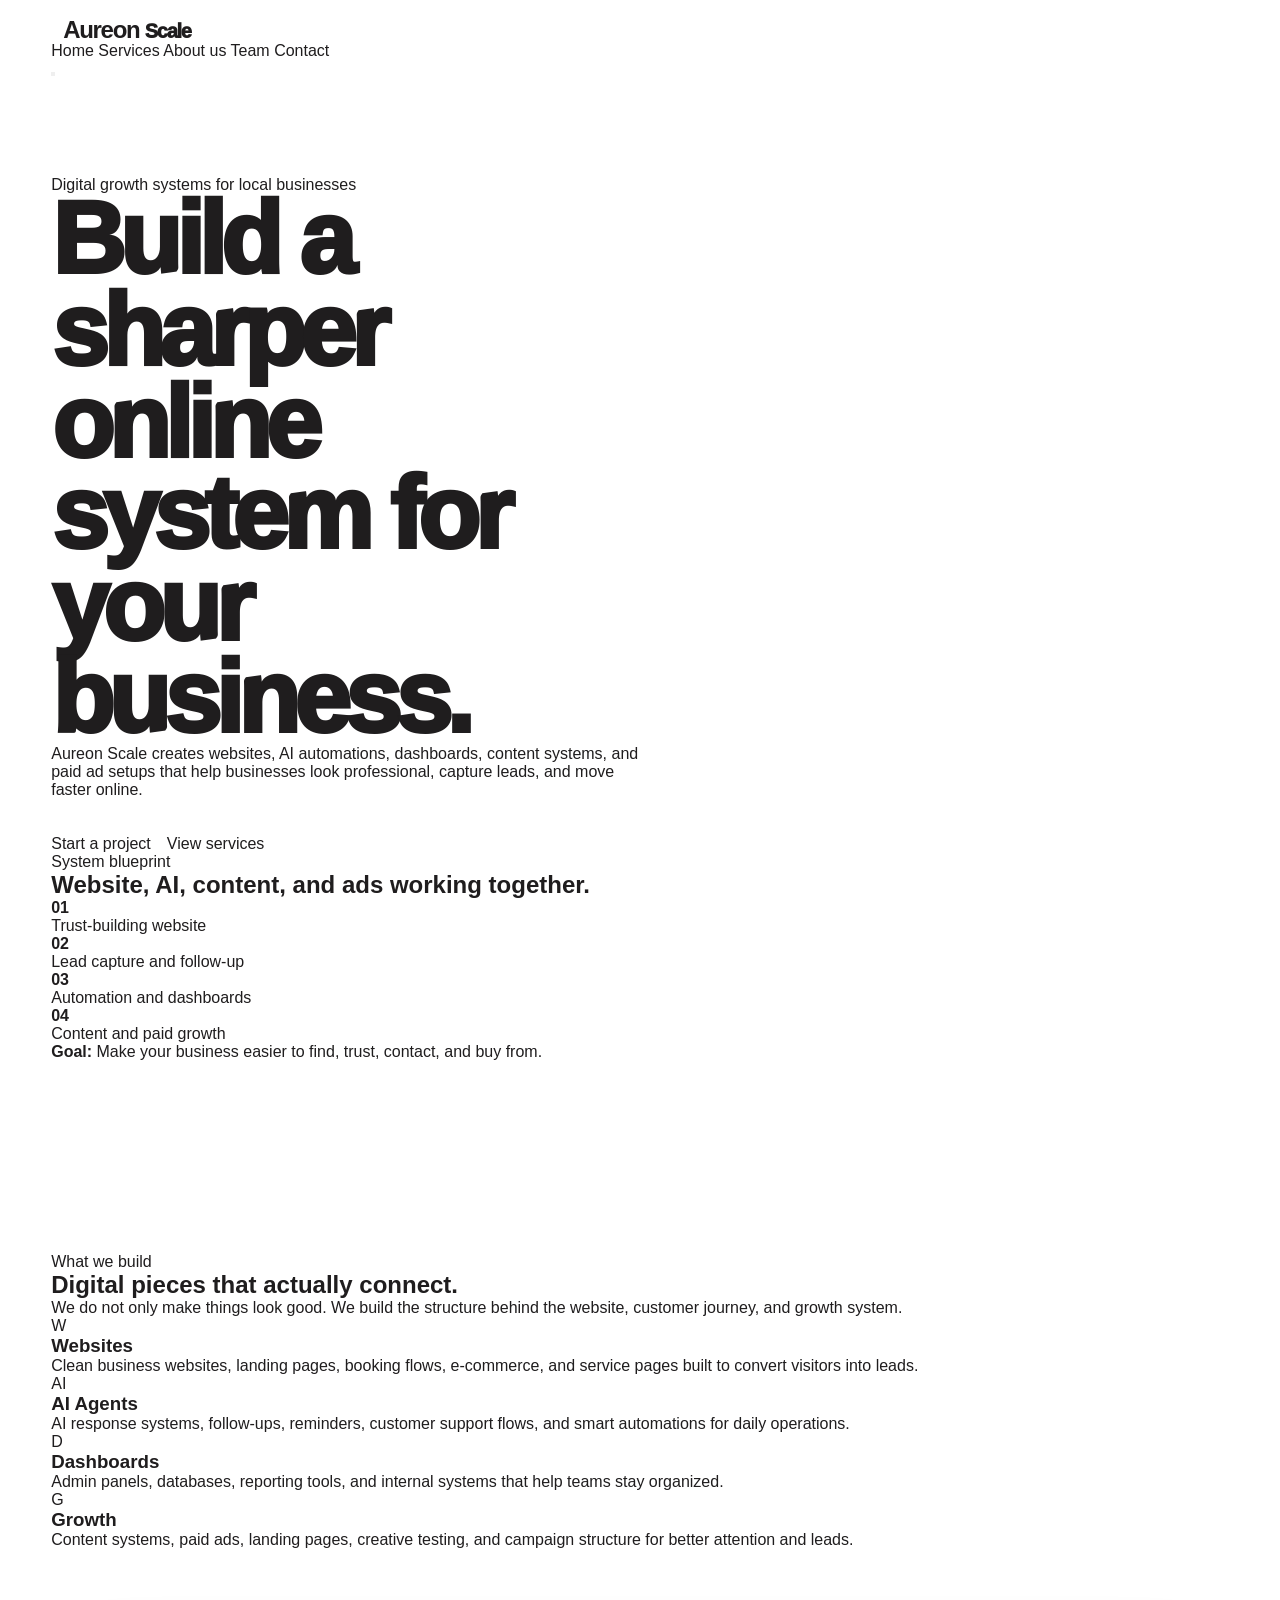
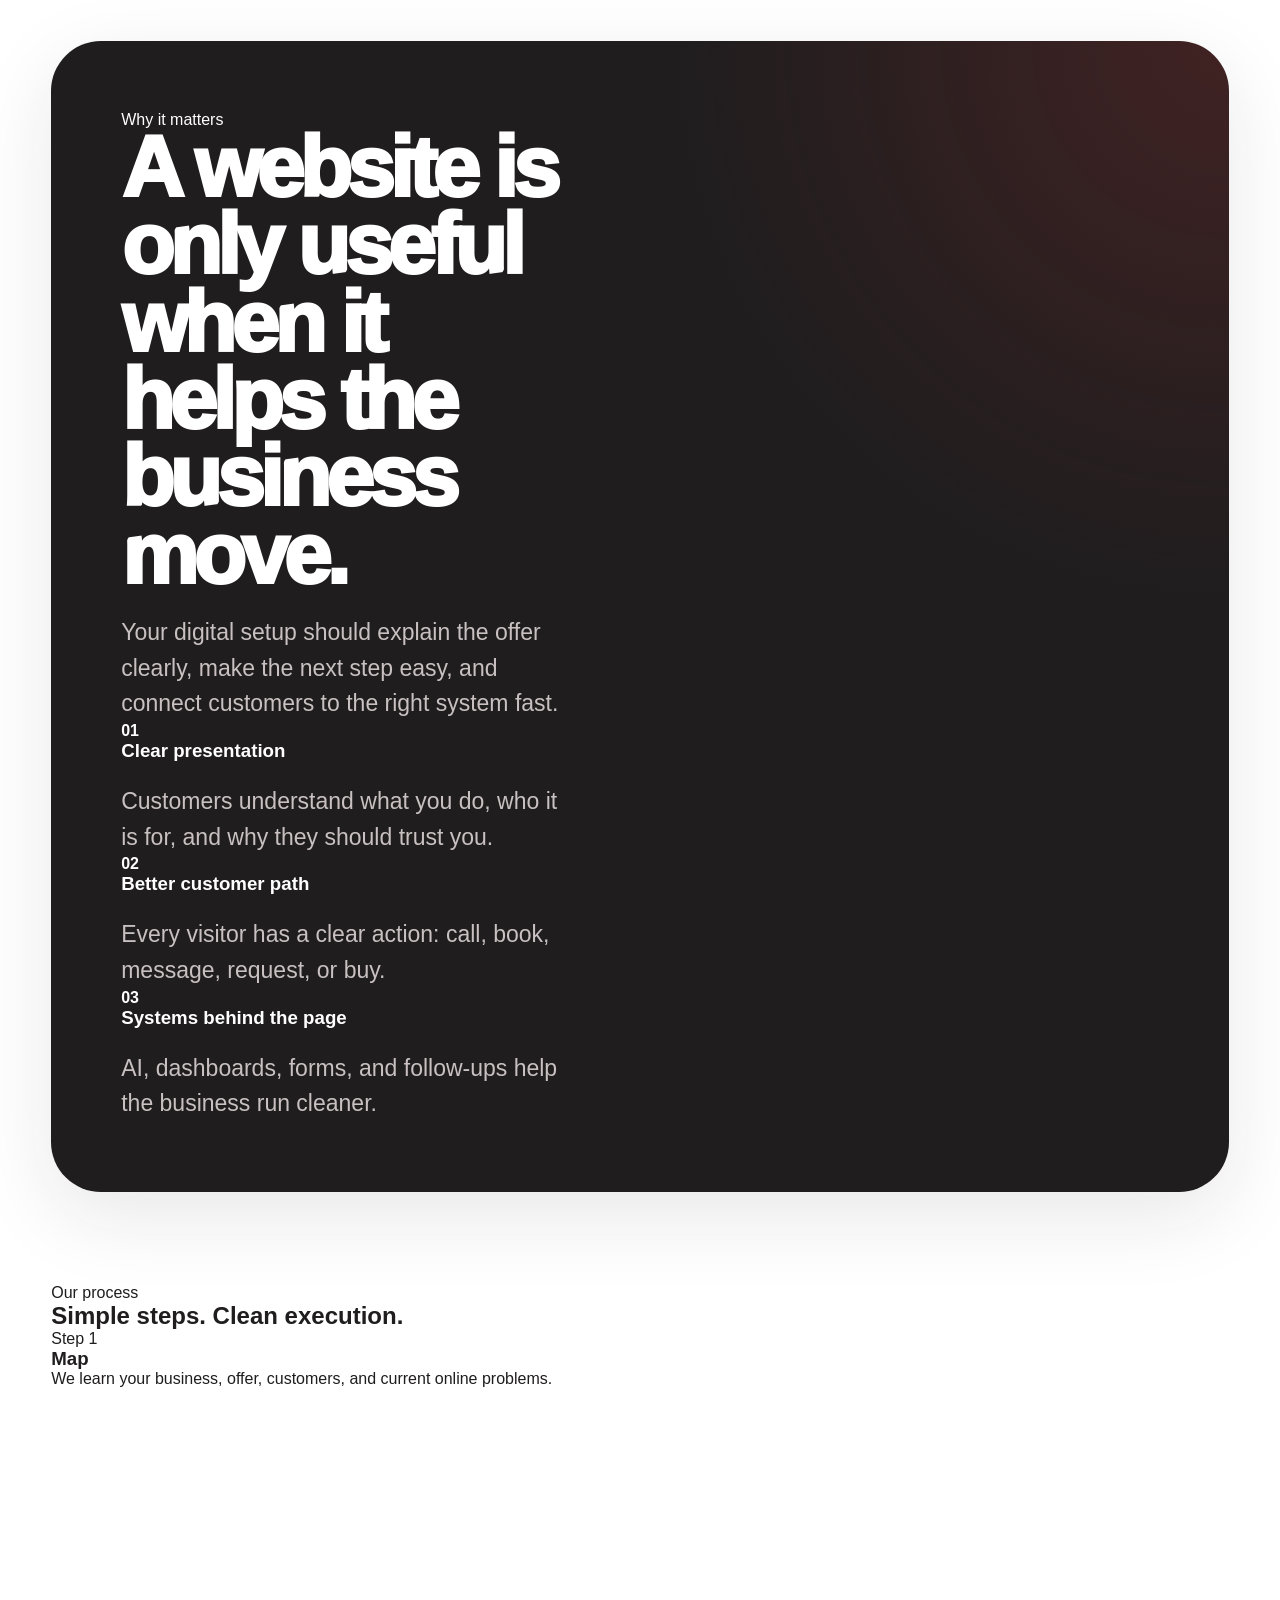
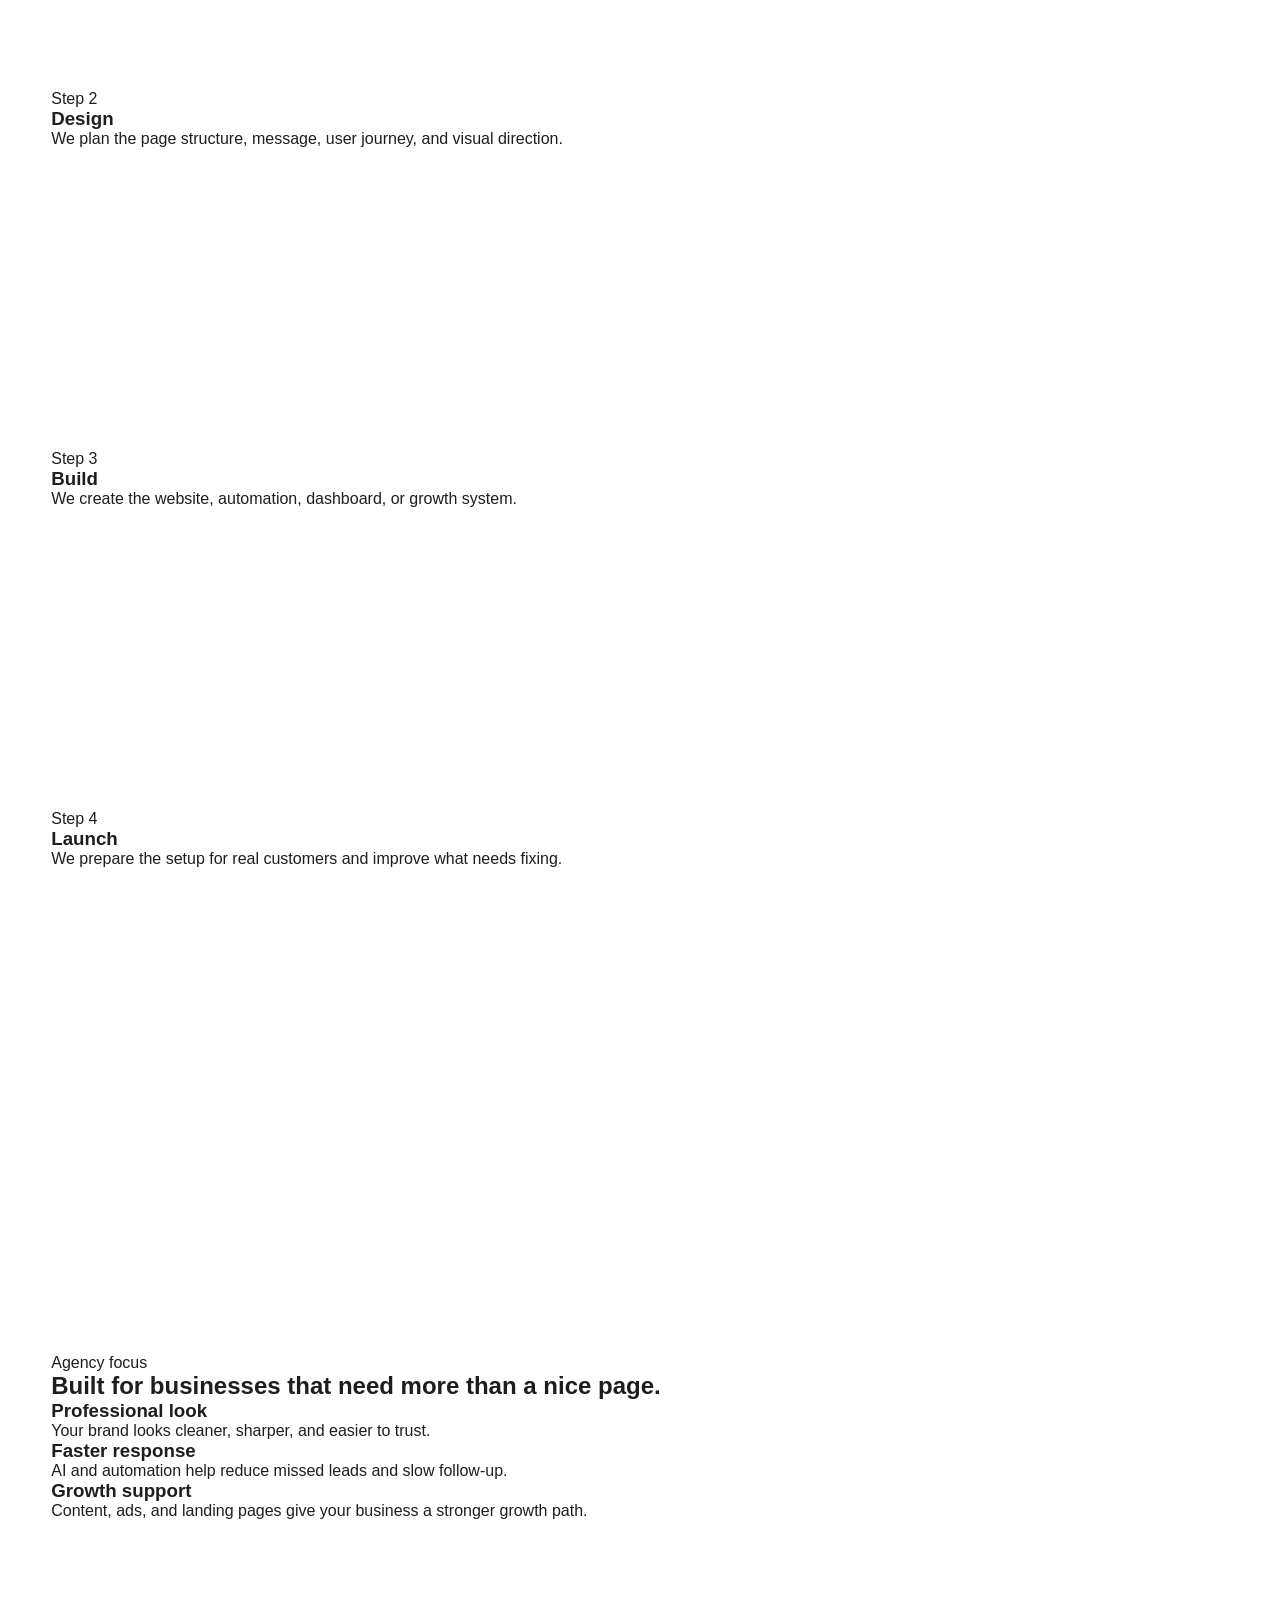
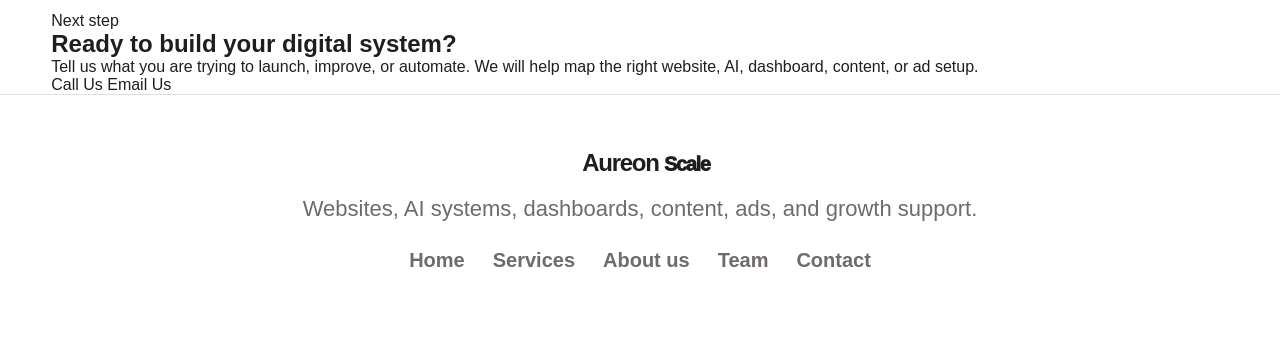
==== commit 459250c5: "Update title and improve navigation structure" ====
--- a/index.html
+++ b/index.html
@@ -3,46 +3,61 @@
 <head>
   <meta charset="UTF-8" />
   <meta name="viewport" content="width=device-width, initial-scale=1.0" />
-  <title>Aureon Scale | Digital Growth Systems</title>
+  <title>Aureon Scale | Digital Growth Agency</title>
   <link rel="stylesheet" href="style.css" />
 </head>
 
 <body>
   <header class="site-header">
-    <div class="nav-shell">
-      <a href="index.html" class="logo">
-        <img src="aureon-symol.png.png" alt="Aureon Scale logo">
-        <span>Aureon <b>Scale</b></span>
+    <div class="container nav">
+      <a href="index.html" class="brand" aria-label="Aureon Scale homepage">
+        <span class="brand-symbol">
+          <img src="aureon-symbol.png" alt="Aureon Scale symbol" onerror="this.style.display='none'; this.parentElement.classList.add('missing-logo');" />
+        </span>
+
+        <span class="brand-name">
+          <strong>Aureon</strong>
+          <small>Scale</small>
+        </span>
       </a>
 
-      <nav class="desktop-nav">
+      <nav class="desktop-links">
         <a href="index.html">Home</a>
         <a href="services.html">Services</a>
-        <a href="about.html">About</a>
+        <a href="about.html">About us</a>
         <a href="team.html">Team</a>
-        <a href="contact.html" class="nav-btn">Contact</a>
+        <a href="contact.html" class="nav-pill">Contact</a>
       </nav>
 
-      <button class="menu-btn" onclick="openMenu()" aria-label="Open menu">
-        <span></span><span></span><span></span>
+      <button class="menu-button" onclick="openMenu()" aria-label="Open menu">
+        <span></span>
+        <span></span>
+        <span></span>
       </button>
     </div>
   </header>
 
   <div class="mobile-menu" id="mobileMenu">
-    <div class="mobile-card">
-      <div class="mobile-top">
-        <a href="index.html" class="logo">
-          <img src="aureon-symol.png.png" alt="Aureon Scale logo">
-          <span>Aureon <b>Scale</b></span>
+    <div class="mobile-menu-card">
+      <div class="mobile-menu-top">
+        <a href="index.html" class="brand" aria-label="Aureon Scale homepage">
+          <span class="brand-symbol">
+            <img src="aureon-symbol.png" alt="Aureon Scale symbol" onerror="this.style.display='none'; this.parentElement.classList.add('missing-logo');" />
+          </span>
+
+          <span class="brand-name">
+            <strong>Aureon</strong>
+            <small>Scale</small>
+          </span>
         </a>
-        <button onclick="closeMenu()" class="close-btn">×</button>
+
+        <button class="close-button" onclick="closeMenu()" aria-label="Close menu">×</button>
       </div>
 
       <nav class="mobile-links">
         <a href="index.html">Home</a>
         <a href="services.html">Services</a>
-        <a href="about.html">About</a>
+        <a href="about.html">About us</a>
         <a href="team.html">Team</a>
         <a href="contact.html">Contact</a>
       </nav>
@@ -51,167 +66,259 @@
 
   <main>
     <section class="hero">
-      <div class="hero-content">
-        <p class="tag"><span></span> Digital systems for serious growth</p>
-
-        <h1>
-          We build online systems that help businesses look sharper and grow faster.
-        </h1>
-
-        <p class="hero-text">
-          Aureon Scale creates websites, AI agents, dashboards, content systems,
-          and paid advertising setups for businesses that want cleaner execution online.
-        </p>
-
-        <div class="hero-buttons">
-          <a href="contact.html" class="btn primary">Start a project</a>
-          <a href="services.html" class="btn secondary">View services</a>
-        </div>
-      </div>
-
-      <div class="hero-board">
-        <div class="board-header">
-          <span></span>
-          Growth System
-        </div>
-
-        <div class="board-main">
-          <h2>Website + AI + Ads + Systems</h2>
-          <p>One connected setup built to capture attention, leads, and sales.</p>
-        </div>
-
-        <div class="board-grid">
-          <div><b>01</b><p>Website</p></div>
-          <div><b>02</b><p>AI Agent</p></div>
-          <div><b>03</b><p>Dashboard</p></div>
-          <div><b>04</b><p>Paid Ads</p></div>
-        </div>
-      </div>
-    </section>
-
-    <section class="section">
-      <div class="section-head">
-        <p class="label">What we build</p>
-        <h2>Digital tools that work together.</h2>
-        <p>
-          We do not build random pages. We create business systems that help customers
-          understand you, trust you, and take action.
-        </p>
-      </div>
-
-      <div class="cards four">
-        <div class="card">
-          <span>01</span>
-          <h3>Websites</h3>
-          <p>Modern websites, landing pages, booking flows, and service pages built for trust and leads.</p>
-        </div>
-
-        <div class="card">
-          <span>02</span>
-          <h3>AI Agents</h3>
-          <p>AI customer replies, follow-ups, reminders, FAQs, and simple automation workflows.</p>
-        </div>
-
-        <div class="card">
-          <span>03</span>
-          <h3>Dashboards</h3>
-          <p>Admin panels, databases, reporting systems, and internal tools for cleaner operations.</p>
-        </div>
-
-        <div class="card">
-          <span>04</span>
-          <h3>Growth</h3>
-          <p>Content systems, paid ads, landing pages, and campaign structure for more opportunities.</p>
-        </div>
-      </div>
-    </section>
-
-    <section class="dark-block">
-      <div>
-        <p class="label red">Why Aureon Scale</p>
-        <h2>More than design. A full digital setup.</h2>
-      </div>
-
-      <div class="dark-list">
+      <div class="container hero-grid">
+        <div class="hero-left">
+          <div class="eyebrow">
+            <span></span>
+            Digital growth systems for local businesses
+          </div>
+
+          <h1>
+            Build a sharper online system for your business.
+          </h1>
+
+          <p>
+            Aureon Scale creates websites, AI automations, dashboards, content systems,
+            and paid ad setups that help businesses look professional, capture leads,
+            and move faster online.
+          </p>
+
+          <div class="hero-actions">
+            <a href="contact.html" class="button red-button">Start a project</a>
+            <a href="services.html" class="button white-button">View services</a>
+          </div>
+        </div>
+
+        <div class="hero-right">
+          <div class="build-card">
+            <div class="build-card-top">
+              <span class="status-dot"></span>
+              System blueprint
+            </div>
+
+            <h2>Website, AI, content, and ads working together.</h2>
+
+            <div class="blueprint-list">
+              <div>
+                <strong>01</strong>
+                <p>Trust-building website</p>
+              </div>
+
+              <div>
+                <strong>02</strong>
+                <p>Lead capture and follow-up</p>
+              </div>
+
+              <div>
+                <strong>03</strong>
+                <p>Automation and dashboards</p>
+              </div>
+
+              <div>
+                <strong>04</strong>
+                <p>Content and paid growth</p>
+              </div>
+            </div>
+          </div>
+
+          <div class="floating-note">
+            <strong>Goal:</strong> Make your business easier to find, trust, contact, and buy from.
+          </div>
+        </div>
+      </div>
+    </section>
+
+    <section class="section services-preview">
+      <div class="container">
+        <div class="section-heading">
+          <span>What we build</span>
+          <h2>Digital pieces that actually connect.</h2>
+          <p>
+            We do not only make things look good. We build the structure behind
+            the website, customer journey, and growth system.
+          </p>
+        </div>
+
+        <div class="services-grid">
+          <article class="service-card">
+            <div class="service-icon">W</div>
+            <h3>Websites</h3>
+            <p>
+              Clean business websites, landing pages, booking flows, e-commerce,
+              and service pages built to convert visitors into leads.
+            </p>
+          </article>
+
+          <article class="service-card">
+            <div class="service-icon">AI</div>
+            <h3>AI Agents</h3>
+            <p>
+              AI response systems, follow-ups, reminders, customer support flows,
+              and smart automations for daily operations.
+            </p>
+          </article>
+
+          <article class="service-card">
+            <div class="service-icon">D</div>
+            <h3>Dashboards</h3>
+            <p>
+              Admin panels, databases, reporting tools, and internal systems that
+              help teams stay organized.
+            </p>
+          </article>
+
+          <article class="service-card">
+            <div class="service-icon">G</div>
+            <h3>Growth</h3>
+            <p>
+              Content systems, paid ads, landing pages, creative testing, and
+              campaign structure for better attention and leads.
+            </p>
+          </article>
+        </div>
+      </div>
+    </section>
+
+    <section class="dark-section">
+      <div class="container dark-grid">
+        <div class="dark-copy">
+          <span>Why it matters</span>
+          <h2>A website is only useful when it helps the business move.</h2>
+          <p>
+            Your digital setup should explain the offer clearly, make the next
+            step easy, and connect customers to the right system fast.
+          </p>
+        </div>
+
+        <div class="value-stack">
+          <div class="value-row">
+            <strong>01</strong>
+            <div>
+              <h3>Clear presentation</h3>
+              <p>Customers understand what you do, who it is for, and why they should trust you.</p>
+            </div>
+          </div>
+
+          <div class="value-row">
+            <strong>02</strong>
+            <div>
+              <h3>Better customer path</h3>
+              <p>Every visitor has a clear action: call, book, message, request, or buy.</p>
+            </div>
+          </div>
+
+          <div class="value-row">
+            <strong>03</strong>
+            <div>
+              <h3>Systems behind the page</h3>
+              <p>AI, dashboards, forms, and follow-ups help the business run cleaner.</p>
+            </div>
+          </div>
+        </div>
+      </div>
+    </section>
+
+    <section class="section process-section">
+      <div class="container">
+        <div class="section-heading center">
+          <span>Our process</span>
+          <h2>Simple steps. Clean execution.</h2>
+        </div>
+
+        <div class="process-grid">
+          <div class="process-card">
+            <span>Step 1</span>
+            <h3>Map</h3>
+            <p>We learn your business, offer, customers, and current online problems.</p>
+          </div>
+
+          <div class="process-card">
+            <span>Step 2</span>
+            <h3>Design</h3>
+            <p>We plan the page structure, message, user journey, and visual direction.</p>
+          </div>
+
+          <div class="process-card">
+            <span>Step 3</span>
+            <h3>Build</h3>
+            <p>We create the website, automation, dashboard, or growth system.</p>
+          </div>
+
+          <div class="process-card">
+            <span>Step 4</span>
+            <h3>Launch</h3>
+            <p>We prepare the setup for real customers and improve what needs fixing.</p>
+          </div>
+        </div>
+      </div>
+    </section>
+
+    <section class="section proof-section">
+      <div class="container proof-grid">
+        <div class="proof-card large-proof">
+          <span>Agency focus</span>
+          <h2>Built for businesses that need more than a nice page.</h2>
+        </div>
+
+        <div class="proof-card">
+          <h3>Professional look</h3>
+          <p>Your brand looks cleaner, sharper, and easier to trust.</p>
+        </div>
+
+        <div class="proof-card">
+          <h3>Faster response</h3>
+          <p>AI and automation help reduce missed leads and slow follow-up.</p>
+        </div>
+
+        <div class="proof-card">
+          <h3>Growth support</h3>
+          <p>Content, ads, and landing pages give your business a stronger growth path.</p>
+        </div>
+      </div>
+    </section>
+
+    <section class="contact-band">
+      <div class="container contact-grid">
         <div>
-          <h3>Clear message</h3>
-          <p>Your offer becomes easier to understand in seconds.</p>
-        </div>
-        <div>
-          <h3>Better customer path</h3>
-          <p>Visitors know exactly what to do next: call, book, buy, or message.</p>
-        </div>
-        <div>
-          <h3>Systems behind the page</h3>
-          <p>AI, dashboards, forms, and follow-ups help the business move faster.</p>
-        </div>
-      </div>
-    </section>
-
-    <section class="section">
-      <div class="section-head center">
-        <p class="label">Process</p>
-        <h2>Simple process. Clean execution.</h2>
-      </div>
-
-      <div class="cards four">
-        <div class="card light">
-          <span>Step 1</span>
-          <h3>Map</h3>
-          <p>We understand your business, offer, customers, and current problems.</p>
-        </div>
-
-        <div class="card light">
-          <span>Step 2</span>
-          <h3>Design</h3>
-          <p>We plan the structure, message, layout, and customer journey.</p>
-        </div>
-
-        <div class="card light">
-          <span>Step 3</span>
-          <h3>Build</h3>
-          <p>We create the website, AI system, dashboard, or growth setup.</p>
-        </div>
-
-        <div class="card light">
-          <span>Step 4</span>
-          <h3>Launch</h3>
-          <p>We prepare it for real customers and improve what needs fixing.</p>
-        </div>
-      </div>
-    </section>
-
-    <section class="cta">
-      <div>
-        <p class="label red">Next step</p>
-        <h2>Ready to build your digital system?</h2>
-        <p>
-          Tell us what you want to launch, fix, or automate. We will help map the right setup.
-        </p>
-      </div>
-
-      <div class="cta-buttons">
-        <a href="tel:+16199667654" class="btn primary">Call Us</a>
-        <a href="mailto:aureonscale@gmail.com" class="btn dark">Email Us</a>
+          <span>Next step</span>
+          <h2>Ready to build your digital system?</h2>
+          <p>
+            Tell us what you are trying to launch, improve, or automate.
+            We will help map the right website, AI, dashboard, content, or ad setup.
+          </p>
+        </div>
+
+        <div class="contact-buttons">
+          <a href="tel:+16199667654" class="button red-button">Call Us</a>
+          <a href="mailto:aureonscale@gmail.com" class="button dark-button">Email Us</a>
+        </div>
       </div>
     </section>
   </main>
 
   <footer>
-    <a href="index.html" class="logo footer-logo">
-      <img src="aureon-symol.png.png" alt="Aureon Scale logo">
-      <span>Aureon <b>Scale</b></span>
-    </a>
-
-    <p>Websites, AI systems, dashboards, content, ads, and growth support.</p>
-
-    <nav>
-      <a href="index.html">Home</a>
-      <a href="services.html">Services</a>
-      <a href="about.html">About</a>
-      <a href="team.html">Team</a>
-      <a href="contact.html">Contact</a>
-    </nav>
+    <div class="container footer-inner">
+      <a href="index.html" class="brand footer-brand">
+        <span class="brand-symbol">
+          <img src="aureon-symbol.png" alt="Aureon Scale symbol" onerror="this.style.display='none'; this.parentElement.classList.add('missing-logo');" />
+        </span>
+
+        <span class="brand-name">
+          <strong>Aureon</strong>
+          <small>Scale</small>
+        </span>
+      </a>
+
+      <p>Websites, AI systems, dashboards, content, ads, and growth support.</p>
+
+      <nav class="footer-links">
+        <a href="index.html">Home</a>
+        <a href="services.html">Services</a>
+        <a href="about.html">About us</a>
+        <a href="team.html">Team</a>
+        <a href="contact.html">Contact</a>
+      </nav>
+    </div>
   </footer>
 
   <script>
--- a/style.css
+++ b/style.css
@@ -3,11 +3,9 @@
   --red: #AD3333;
   --white: #FFFFFF;
   --soft: #F8F5F4;
-  --soft-red: #F4E9E8;
-  --gray: #706C6D;
-  --light-gray: #A19A9B;
+  --soft-red: #F3E5E3;
+  --gray: #6F6A6B;
   --line: #E7DEDC;
-  --dark: #151313;
   --shadow: 0 24px 80px rgba(31, 29, 30, 0.10);
 }
 
@@ -33,134 +31,99 @@
   text-decoration: none;
 }
 
-.container {
-  width: min(92%, 1180px);
-  margin: auto;
-}
-
-/* HEADER */
-
 .site-header {
   position: sticky;
   top: 0;
   z-index: 1000;
-  padding: 16px 0;
-  background: rgba(255, 255, 255, 0.92);
+  padding: 16px 4%;
+  background: rgba(255, 255, 255, 0.94);
   backdrop-filter: blur(18px);
   -webkit-backdrop-filter: blur(18px);
 }
 
-.nav {
+.nav-shell {
+  max-width: 1180px;
   height: 82px;
+  margin: auto;
+  padding: 0 16px 0 24px;
   border: 1px solid var(--line);
   border-radius: 999px;
-  background: var(--white);
-  box-shadow: 0 18px 60px rgba(31, 29, 30, 0.08);
+  background: white;
+  box-shadow: var(--shadow);
   display: flex;
   align-items: center;
   justify-content: space-between;
-  padding: 0 16px 0 26px;
-  gap: 24px;
 }
 
 .brand {
   display: inline-flex;
   align-items: center;
   gap: 12px;
-  min-width: 0;
-}
-
-.brand-symbol {
-  width: 46px;
-  height: 46px;
-  border-radius: 15px;
-  background: var(--soft-red);
-  border: 1px solid rgba(173, 51, 51, 0.18);
-  display: grid;
-  place-items: center;
-  overflow: hidden;
-  flex-shrink: 0;
-}
-
-.brand-symbol img {
-  width: 34px;
-  height: 34px;
+  white-space: nowrap;
+}
+
+.brand img {
+  width: 52px;
+  height: 52px;
   object-fit: contain;
   display: block;
 }
 
-.brand-symbol.missing-logo::before {
-  content: "AS";
+.brand span {
+  font-size: 24px;
+  font-weight: 950;
+  letter-spacing: -1.3px;
+  color: var(--black);
+  line-height: 1;
+}
+
+.brand b {
   color: var(--red);
   font-weight: 950;
-  font-size: 14px;
-}
-
-.brand-name {
-  display: flex;
-  align-items: baseline;
-  gap: 8px;
-  white-space: nowrap;
-}
-
-.brand-name strong {
-  font-size: 24px;
-  font-weight: 950;
-  letter-spacing: -1.2px;
-  color: var(--black);
-}
-
-.brand-name small {
-  color: var(--red);
+}
+
+.desktop-nav {
+  display: flex;
+  align-items: center;
+  gap: 26px;
+  color: var(--gray);
   font-size: 15px;
   font-weight: 850;
-  letter-spacing: -0.3px;
-}
-
-.desktop-links {
-  display: flex;
-  align-items: center;
-  gap: 26px;
-  color: var(--gray);
-  font-weight: 850;
-  font-size: 15px;
-}
-
-.desktop-links a:hover {
+}
+
+.desktop-nav a:hover {
   color: var(--black);
 }
 
-.nav-pill {
+.nav-cta {
   background: var(--red);
   color: white !important;
   padding: 14px 22px;
   border-radius: 999px;
-  box-shadow: 0 14px 36px rgba(173, 51, 51, 0.22);
-}
-
-.menu-button {
+  box-shadow: 0 14px 34px rgba(173, 51, 51, 0.22);
+}
+
+.menu-btn {
   width: 58px;
   height: 58px;
-  border-radius: 21px;
   border: 1px solid var(--line);
+  border-radius: 20px;
   background: white;
   display: none;
   align-items: center;
   justify-content: center;
+  flex-direction: column;
+  gap: 7px;
   cursor: pointer;
-  flex-shrink: 0;
-}
-
-.menu-button span {
-  display: block;
-  width: 28px;
-  height: 4px;
+}
+
+.menu-btn span {
+  width: 32px;
+  height: 5px;
   background: var(--black);
   border-radius: 999px;
-  margin: 4px 0;
-}
-
-/* MOBILE MENU */
+  display: block;
+}
 
 .mobile-menu {
   position: fixed;
@@ -179,30 +142,29 @@
   display: flex;
 }
 
-.mobile-menu-card {
+.mobile-card {
   width: min(100%, 560px);
   min-height: 560px;
   background: white;
-  border: 1px solid var(--line);
   border-radius: 42px;
   padding: 34px;
   box-shadow: 0 30px 90px rgba(31, 29, 30, 0.24);
 }
 
-.mobile-menu-top {
-  display: flex;
+.mobile-top {
+  display: flex;
+  align-items: center;
   justify-content: space-between;
-  align-items: center;
   margin-bottom: 54px;
 }
 
-.close-button {
-  border: 0;
+.close-btn {
+  border: none;
   background: transparent;
-  color: var(--black);
   font-size: 52px;
   line-height: 1;
   cursor: pointer;
+  color: var(--black);
 }
 
 .mobile-links {
@@ -214,135 +176,107 @@
 
 .mobile-links a {
   font-size: clamp(42px, 11vw, 72px);
-  font-weight: 950;
+  line-height: 0.95;
   letter-spacing: -4px;
-  line-height: 0.95;
+  font-weight: 950;
   color: var(--black);
 }
 
-/* HERO */
+main {
+  width: min(92%, 1180px);
+  margin: auto;
+}
 
 .hero {
-  padding: 78px 0 100px;
-  background:
-    radial-gradient(circle at 80% 0%, rgba(173, 51, 51, 0.08), transparent 32%),
-    linear-gradient(180deg, #ffffff 0%, #faf7f6 100%);
-}
-
-.hero-grid {
-  display: grid;
-  grid-template-columns: 1fr 0.9fr;
+  padding: 82px 0 100px;
+  display: grid;
+  grid-template-columns: 1fr 0.88fr;
   gap: 48px;
   align-items: center;
 }
 
-.eyebrow {
+.pill {
   display: inline-flex;
   align-items: center;
   gap: 12px;
   padding: 13px 18px;
   border: 1px solid var(--line);
-  background: white;
   border-radius: 999px;
   color: var(--gray);
-  font-size: 15px;
   font-weight: 900;
   margin-bottom: 28px;
-}
-
-.eyebrow span {
+  background: white;
+}
+
+.pill span {
   width: 11px;
   height: 11px;
+  background: var(--red);
   border-radius: 50%;
-  background: var(--red);
 }
 
 .hero h1 {
-  font-size: clamp(54px, 8vw, 108px);
-  line-height: 0.88;
+  font-size: clamp(52px, 8vw, 102px);
+  line-height: 0.9;
   letter-spacing: -6px;
   font-weight: 950;
 }
 
-.hero p {
+.hero-copy p {
   margin-top: 30px;
   color: var(--gray);
-  font-size: clamp(21px, 2.5vw, 28px);
+  font-size: clamp(21px, 2.4vw, 27px);
   line-height: 1.5;
-  max-width: 760px;
+  max-width: 780px;
 }
 
 .hero-actions {
   margin-top: 36px;
   display: flex;
+  flex-wrap: wrap;
   gap: 16px;
-  flex-wrap: wrap;
-}
-
-.button {
-  display: inline-flex;
-  align-items: center;
-  justify-content: center;
+}
+
+.btn {
   min-height: 58px;
   padding: 17px 28px;
   border-radius: 999px;
+  display: inline-flex;
+  align-items: center;
+  justify-content: center;
   border: 1px solid var(--line);
   font-size: 18px;
   font-weight: 950;
-  transition: 0.2s ease;
-}
-
-.button:hover {
-  transform: translateY(-3px);
-}
-
-.red-button {
+}
+
+.btn-red {
   background: var(--red);
   border-color: var(--red);
   color: white;
   box-shadow: 0 18px 44px rgba(173, 51, 51, 0.24);
 }
 
-.white-button {
+.btn-white {
   background: white;
   color: var(--black);
 }
 
-.dark-button {
+.btn-dark {
   background: var(--black);
   border-color: var(--black);
   color: white;
 }
 
-.hero-right {
-  position: relative;
-}
-
-.build-card {
+.system-panel {
   background: var(--black);
   color: white;
   border-radius: 42px;
   padding: 34px;
   box-shadow: var(--shadow);
-  overflow: hidden;
-  position: relative;
-}
-
-.build-card::after {
-  content: "";
-  position: absolute;
-  top: -80px;
-  right: -90px;
-  width: 260px;
-  height: 260px;
-  border-radius: 50%;
-  background: radial-gradient(circle, rgba(173, 51, 51, 0.42), transparent 66%);
-}
-
-.build-card-top {
-  position: relative;
-  z-index: 1;
-  color: #BDB6B7;
+}
+
+.panel-top {
+  color: #C8C0C1;
   text-transform: uppercase;
   letter-spacing: 4px;
   font-size: 13px;
@@ -353,94 +287,60 @@
   margin-bottom: 28px;
 }
 
-.status-dot {
+.dot {
   width: 10px;
   height: 10px;
   background: var(--red);
   border-radius: 50%;
-  box-shadow: 0 0 20px rgba(173, 51, 51, 0.8);
-}
-
-.build-card h2 {
-  position: relative;
-  z-index: 1;
-  font-size: clamp(38px, 5vw, 58px);
-  line-height: 0.95;
+}
+
+.system-panel h2 {
+  font-size: clamp(36px, 5vw, 56px);
+  line-height: 0.96;
   letter-spacing: -3px;
-  max-width: 560px;
-}
-
-.blueprint-list {
-  position: relative;
-  z-index: 1;
-  margin-top: 34px;
+}
+
+.panel-list {
+  margin-top: 30px;
   display: grid;
   gap: 12px;
 }
 
-.blueprint-list div {
-  background: rgba(255, 255, 255, 0.075);
-  border: 1px solid rgba(255, 255, 255, 0.12);
+.panel-list div {
+  background: rgba(255,255,255,0.08);
+  border: 1px solid rgba(255,255,255,0.13);
   border-radius: 22px;
   padding: 18px;
-  display: grid;
-  grid-template-columns: 52px 1fr;
-  gap: 14px;
-  align-items: center;
-}
-
-.blueprint-list strong {
-  color: #F0C9C9;
-  font-size: 22px;
-}
-
-.blueprint-list p {
-  color: #D4CECF;
-  font-size: 18px;
-  line-height: 1.35;
-}
-
-.floating-note {
-  width: 82%;
-  margin: -24px auto 0;
-  position: relative;
-  z-index: 2;
-  background: white;
-  border: 1px solid var(--line);
-  border-radius: 28px;
-  padding: 22px;
-  color: var(--gray);
-  box-shadow: 0 18px 60px rgba(31, 29, 30, 0.12);
-  font-size: 18px;
-  line-height: 1.4;
-}
-
-.floating-note strong {
-  color: var(--black);
-}
-
-/* SECTIONS */
+  display: flex;
+  justify-content: space-between;
+  gap: 16px;
+}
+
+.panel-list strong {
+  color: #F0C6C6;
+}
+
+.panel-list p {
+  color: white;
+  font-weight: 850;
+}
 
 .section {
-  padding: 95px 0;
-}
-
-.section-heading {
+  padding: 92px 0;
+}
+
+.section-head {
   max-width: 850px;
   margin-bottom: 44px;
 }
 
-.section-heading.center {
+.section-head.center {
   text-align: center;
   margin-left: auto;
   margin-right: auto;
 }
 
-.section-heading span,
-.dark-copy span,
-.contact-grid span,
-.large-proof span {
-  display: inline-block;
+.mini-title {
   color: var(--red);
   text-transform: uppercase;
   letter-spacing: 6px;
@@ -449,48 +349,47 @@
   margin-bottom: 20px;
 }
 
-.section-heading h2,
-.dark-copy h2,
-.contact-grid h2,
-.large-proof h2 {
+.section-head h2,
+.dark-section h2,
+.cta-section h2 {
   font-size: clamp(44px, 7vw, 86px);
   line-height: 0.9;
   letter-spacing: -5px;
   font-weight: 950;
 }
 
-.section-heading p,
-.dark-copy p,
-.contact-grid p {
+.section-head p,
+.dark-section p,
+.cta-section p {
   margin-top: 22px;
   color: var(--gray);
   font-size: 23px;
   line-height: 1.55;
 }
 
-/* SERVICES */
-
-.services-grid {
-  display: grid;
+.card-grid {
+  display: grid;
+  gap: 18px;
+}
+
+.card-grid.four {
   grid-template-columns: repeat(4, 1fr);
+}
+
+.card-grid.three {
+  grid-template-columns: repeat(3, 1fr);
+}
+
+.card {
+  background: white;
   border: 1px solid var(--line);
-  border-radius: 38px;
-  overflow: hidden;
-  background: white;
-  box-shadow: 0 22px 70px rgba(31, 29, 30, 0.06);
-}
-
-.service-card {
-  padding: 34px;
-  min-height: 330px;
-  border-right: 1px solid var(--line);
-}
-
-.service-card:last-child {
-  border-right: none;
-}
-
-.service-icon {
+  border-radius: 30px;
+  padding: 30px;
+  min-height: 300px;
+  box-shadow: 0 18px 60px rgba(31,29,30,0.05);
+}
+
+.card span {
   width: 58px;
   height: 58px;
   border-radius: 18px;
@@ -499,377 +398,331 @@
   display: grid;
   place-items: center;
   font-weight: 950;
-  margin-bottom: 44px;
-}
-
-.service-card h3 {
+  margin-bottom: 40px;
+}
+
+.card h3 {
   font-size: 31px;
-  letter-spacing: -2px;
-  margin-bottom: 16px;
-}
-
-.service-card p {
-  color: var(--gray);
-  font-size: 19px;
+  letter-spacing: -1.5px;
+  margin-bottom: 14px;
+}
+
+.card p {
+  color: var(--gray);
+  font-size: 18px;
   line-height: 1.5;
 }
 
-/* DARK SECTION */
+.process-card {
+  min-height: 360px;
+}
 
 .dark-section {
-  width: min(94%, 1320px);
+  width: min(100%, 1280px);
   margin: auto;
-  padding: 88px 0;
+  padding: 70px;
+  border-radius: 50px;
   background:
-    radial-gradient(circle at 100% 0%, rgba(173, 51, 51, 0.20), transparent 34%),
-    var(--dark);
-  border-radius: 52px;
+    radial-gradient(circle at 100% 0%, rgba(173,51,51,0.24), transparent 34%),
+    var(--black);
   color: white;
+  display: grid;
+  grid-template-columns: 0.9fr 1.1fr;
+  gap: 44px;
   box-shadow: var(--shadow);
 }
 
-.dark-grid {
-  display: grid;
-  grid-template-columns: 0.9fr 1.1fr;
-  gap: 46px;
-  align-items: start;
-}
-
-.dark-copy p {
-  color: #C6BFC0;
-}
-
-.value-stack {
+.red-text {
+  color: #F1C7C7;
+}
+
+.dark-section p {
+  color: #C8C0C1;
+}
+
+.dark-cards {
   display: grid;
   gap: 16px;
 }
 
-.value-row {
+.dark-cards div {
   background: white;
   color: var(--black);
   border-radius: 28px;
   padding: 26px;
-  display: grid;
-  grid-template-columns: 64px 1fr;
-  gap: 20px;
-}
-
-.value-row strong {
-  width: 56px;
-  height: 56px;
-  border-radius: 18px;
-  background: var(--soft-red);
-  color: var(--red);
-  display: grid;
-  place-items: center;
-}
-
-.value-row h3 {
+}
+
+.dark-cards h3 {
   font-size: 30px;
   letter-spacing: -1.5px;
   margin-bottom: 8px;
 }
 
-.value-row p {
+.dark-cards p {
   color: var(--gray);
   font-size: 19px;
   line-height: 1.45;
 }
 
-/* PROCESS */
-
-.process-grid {
-  display: grid;
-  grid-template-columns: repeat(4, 1fr);
-  gap: 18px;
-}
-
-.process-card {
-  background: var(--soft);
+.cta-section {
+  margin: 90px 0;
+  padding: 58px;
+  border-radius: 46px;
+  background:
+    radial-gradient(circle at 100% 0%, rgba(173,51,51,0.18), transparent 34%),
+    var(--black);
+  color: white;
+  display: grid;
+  grid-template-columns: 1fr auto;
+  gap: 34px;
+  align-items: center;
+}
+
+.cta-section p {
+  max-width: 760px;
+  color: #C8C0C1;
+}
+
+.cta-buttons {
+  display: grid;
+  gap: 14px;
+  min-width: 220px;
+}
+
+.page-hero {
+  padding: 82px 0 60px;
+}
+
+.page-hero h1 {
+  font-size: clamp(52px, 8vw, 98px);
+  line-height: 0.9;
+  letter-spacing: -6px;
+  font-weight: 950;
+  max-width: 980px;
+}
+
+.page-hero p {
+  margin-top: 26px;
+  color: var(--gray);
+  font-size: 24px;
+  line-height: 1.5;
+  max-width: 850px;
+}
+
+.split-section {
+  padding: 70px 0 90px;
+  display: grid;
+  grid-template-columns: 0.95fr 1.05fr;
+  gap: 30px;
+  align-items: start;
+}
+
+.white-box {
+  background: white;
   border: 1px solid var(--line);
-  border-radius: 30px;
-  padding: 30px;
-}
-
-.process-card span {
-  color: var(--red);
-  text-transform: uppercase;
-  letter-spacing: 3px;
-  font-size: 13px;
-  font-weight: 950;
-}
-
-.process-card h3 {
-  margin: 22px 0 14px;
-  font-size: 34px;
-  letter-spacing: -2px;
-}
-
-.process-card p {
-  color: var(--gray);
-  font-size: 18px;
-  line-height: 1.5;
-}
-
-/* PROOF */
-
-.proof-section {
-  background: #FBF8F7;
-}
-
-.proof-grid {
-  display: grid;
-  grid-template-columns: 1.2fr 0.8fr;
-  gap: 18px;
-}
-
-.proof-card {
-  background: white;
-  border: 1px solid var(--line);
-  border-radius: 32px;
-  padding: 32px;
-  box-shadow: 0 18px 60px rgba(31, 29, 30, 0.05);
-}
-
-.large-proof {
-  grid-row: span 3;
+  border-radius: 34px;
+  padding: 34px;
+  box-shadow: 0 18px 60px rgba(31,29,30,0.05);
+}
+
+.white-box h2 {
+  font-size: clamp(36px, 5vw, 64px);
+  line-height: 0.95;
+  letter-spacing: -3px;
+}
+
+.white-box p {
+  margin-top: 20px;
+  color: var(--gray);
+  font-size: 21px;
+  line-height: 1.55;
+}
+
+.form-box {
   background: var(--black);
   color: white;
-  display: flex;
-  flex-direction: column;
-  justify-content: flex-end;
-  min-height: 520px;
-}
-
-.proof-card h3 {
-  font-size: 31px;
-  letter-spacing: -1.5px;
-  margin-bottom: 12px;
-}
-
-.proof-card p {
-  color: var(--gray);
-  font-size: 19px;
-  line-height: 1.5;
-}
-
-/* CONTACT */
-
-.contact-band {
-  padding: 95px 0;
-}
-
-.contact-grid {
-  background:
-    radial-gradient(circle at 100% 0%, rgba(173, 51, 51, 0.18), transparent 34%),
-    var(--black);
+  border-radius: 42px;
+  padding: 34px;
+}
+
+.form-box label {
+  display: block;
+  margin: 18px 0 8px;
+  color: #D4CDCE;
+  font-weight: 850;
+}
+
+.form-box input,
+.form-box textarea {
+  width: 100%;
+  border: 1px solid rgba(255,255,255,0.14);
+  background: rgba(255,255,255,0.07);
+  border-radius: 18px;
+  padding: 18px;
   color: white;
-  border-radius: 46px;
-  padding: 58px;
-  display: grid;
-  grid-template-columns: 1fr auto;
-  gap: 34px;
-  align-items: center;
-  box-shadow: var(--shadow);
-}
-
-.contact-grid p {
-  color: #C6BFC0;
-  max-width: 760px;
-}
-
-.contact-buttons {
-  display: grid;
+  font-size: 17px;
+  outline: none;
+}
+
+.form-box textarea {
+  min-height: 150px;
+  resize: vertical;
+}
+
+.check-grid {
+  display: flex;
+  flex-wrap: wrap;
+  gap: 12px;
+  margin: 16px 0;
+}
+
+.check-grid span {
+  padding: 13px 16px;
+  border-radius: 999px;
+  background: rgba(255,255,255,0.08);
+  color: #D4CDCE;
+  border: 1px solid rgba(255,255,255,0.14);
+  font-weight: 850;
+}
+
+.direct-actions {
+  display: flex;
   gap: 14px;
-  min-width: 220px;
-}
-
-/* FOOTER */
+  flex-wrap: wrap;
+  margin-top: 24px;
+}
 
 footer {
-  padding: 42px 0 76px;
   border-top: 1px solid var(--line);
-}
-
-.footer-inner {
-  display: grid;
-  justify-items: center;
+  padding: 54px 4% 80px;
   text-align: center;
-  gap: 18px;
-}
-
-.footer-brand .brand-symbol {
-  width: 52px;
-  height: 52px;
-}
-
-.footer-brand .brand-symbol img {
-  width: 38px;
-  height: 38px;
+  background: white;
+}
+
+.footer-brand {
+  justify-content: center;
 }
 
 footer p {
-  color: var(--gray);
-  font-size: 18px;
-}
-
-.footer-links {
-  display: flex;
+  margin: 18px auto 24px;
+  max-width: 780px;
+  color: var(--gray);
+  font-size: 22px;
+  line-height: 1.45;
+}
+
+footer nav {
+  display: flex;
+  justify-content: center;
+  gap: 28px;
   flex-wrap: wrap;
-  justify-content: center;
-  gap: 26px;
   color: var(--gray);
   font-weight: 850;
-}
-
-/* RESPONSIVE */
+  font-size: 20px;
+}
 
 @media (max-width: 980px) {
-  .desktop-links {
-    display: none !important;
-  }
-
-  .menu-button {
-    display: flex !important;
-  }
-
-  .hero-grid,
-  .dark-grid,
-  .contact-grid {
+  .desktop-nav {
+    display: none;
+  }
+
+  .menu-btn {
+    display: flex;
+  }
+
+  .hero,
+  .dark-section,
+  .cta-section,
+  .split-section {
     grid-template-columns: 1fr;
   }
 
-  .services-grid {
+  .card-grid.four,
+  .card-grid.three {
     grid-template-columns: 1fr 1fr;
-  }
-
-  .process-grid {
-    grid-template-columns: 1fr 1fr;
-  }
-
-  .proof-grid {
-    grid-template-columns: 1fr;
-  }
-
-  .large-proof {
-    min-height: 420px;
-  }
-
-  .contact-buttons {
-    display: flex;
-    flex-wrap: wrap;
   }
 }
 
 @media (max-width: 620px) {
   .site-header {
-    padding: 12px 0;
-  }
-
-  .nav {
+    padding: 12px 4%;
+  }
+
+  .nav-shell {
     height: 76px;
-    padding: 0 12px 0 18px;
-  }
-
-  .brand-symbol {
-    width: 42px;
-    height: 42px;
-    border-radius: 14px;
-  }
-
-  .brand-symbol img {
+    padding: 0 14px 0 18px;
+  }
+
+  .brand img {
+    width: 46px;
+    height: 46px;
+  }
+
+  .brand span {
+    font-size: 22px;
+  }
+
+  .menu-btn {
+    width: 56px;
+    height: 56px;
+  }
+
+  .menu-btn span {
     width: 31px;
-    height: 31px;
-  }
-
-  .brand-name {
-    gap: 6px;
-  }
-
-  .brand-name strong {
-    font-size: 20px;
-  }
-
-  .brand-name small {
-    font-size: 13px;
-  }
-
-  .menu-button {
-    width: 54px;
-    height: 54px;
-    border-radius: 19px;
+    height: 5px;
+  }
+
+  main {
+    width: min(92%, 1180px);
   }
 
   .hero {
-    padding: 58px 0 76px;
-  }
-
-  .hero h1 {
-    font-size: clamp(50px, 15vw, 74px);
+    padding: 56px 0 76px;
+  }
+
+  .hero h1,
+  .page-hero h1 {
+    font-size: clamp(48px, 15vw, 72px);
     letter-spacing: -4px;
   }
 
-  .hero p {
+  .hero-copy p,
+  .page-hero p {
     font-size: 21px;
   }
 
   .hero-actions,
-  .contact-buttons {
+  .direct-actions {
     flex-direction: column;
   }
 
-  .button {
+  .btn {
     width: 100%;
   }
 
-  .build-card,
-  .contact-grid {
+  .system-panel,
+  .dark-section,
+  .cta-section,
+  .form-box,
+  .white-box {
     padding: 30px;
     border-radius: 34px;
   }
 
-  .floating-note {
-    width: 92%;
-  }
-
-  .services-grid,
-  .process-grid {
+  .card-grid.four,
+  .card-grid.three {
     grid-template-columns: 1fr;
   }
 
-  .service-card {
-    border-right: none;
-    border-bottom: 1px solid var(--line);
-    min-height: auto;
-  }
-
-  .service-card:last-child {
-    border-bottom: none;
-  }
-
-  .dark-section {
-    width: 100%;
-    border-radius: 36px;
-    padding: 70px 0;
-  }
-
-  .value-row {
-    grid-template-columns: 1fr;
-  }
-
-  .section-heading h2,
-  .dark-copy h2,
-  .contact-grid h2,
-  .large-proof h2 {
+  .section-head h2,
+  .dark-section h2,
+  .cta-section h2,
+  .page-hero h1 {
     letter-spacing: -3px;
   }
 
-  .mobile-menu-card {
-    padding: 28px;
-    min-height: 540px;
-  }
-
-  .mobile-links a {
-    letter-spacing: -3px;
-  }
-}
+  footer nav {
+    gap: 22px;
+    font-size: 18px;
+  }
+}
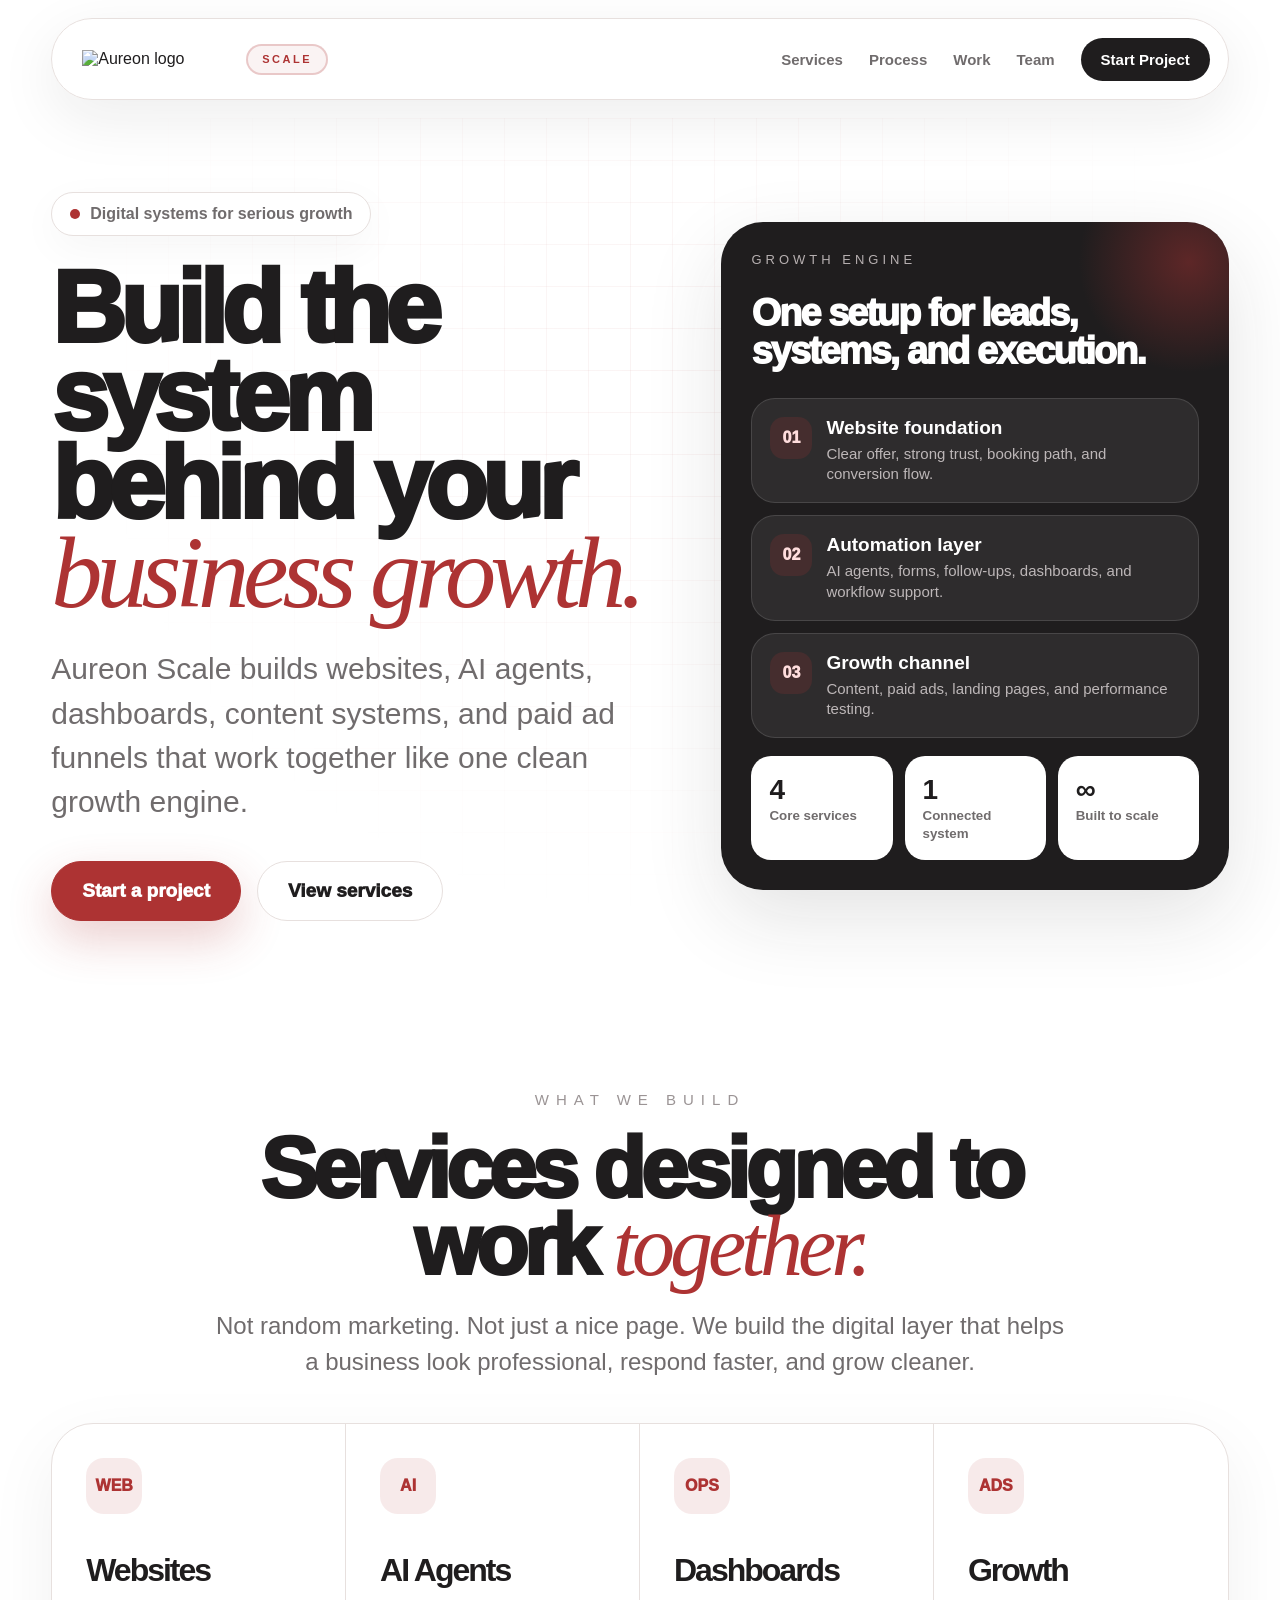
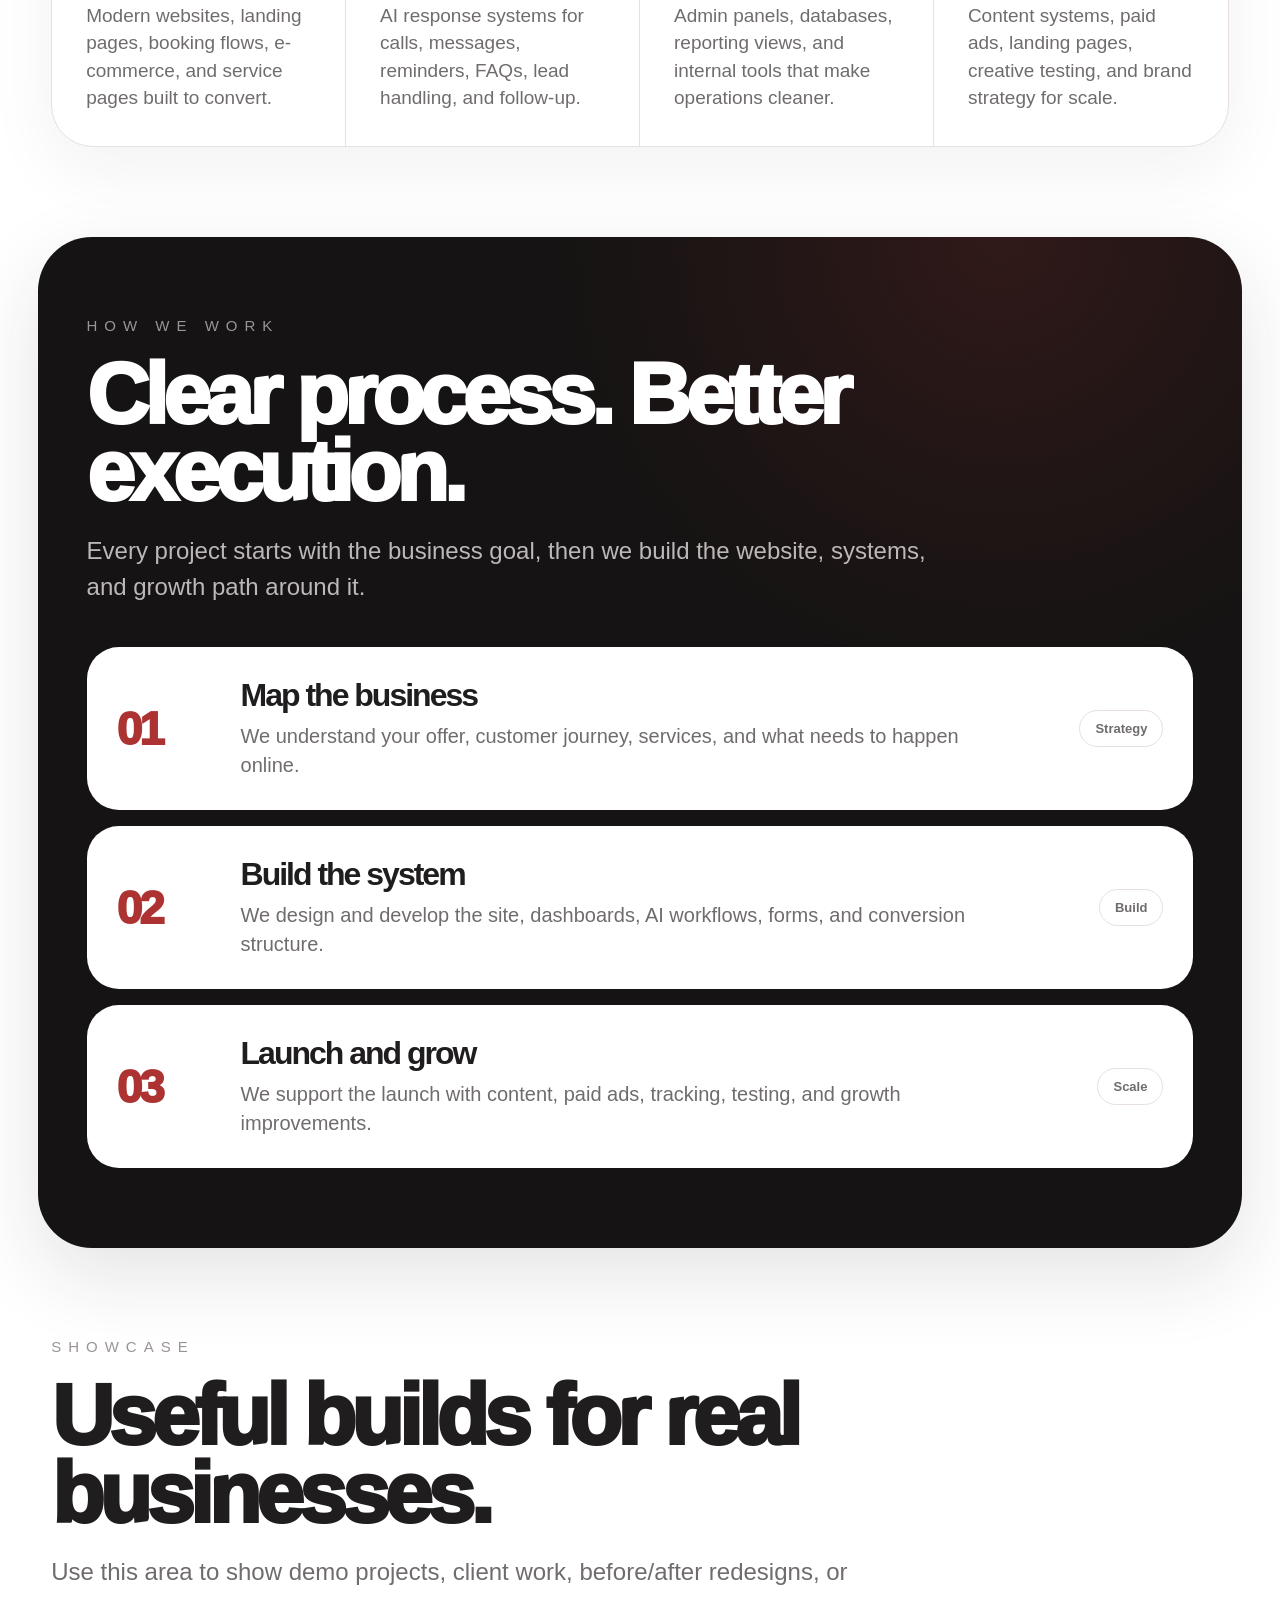
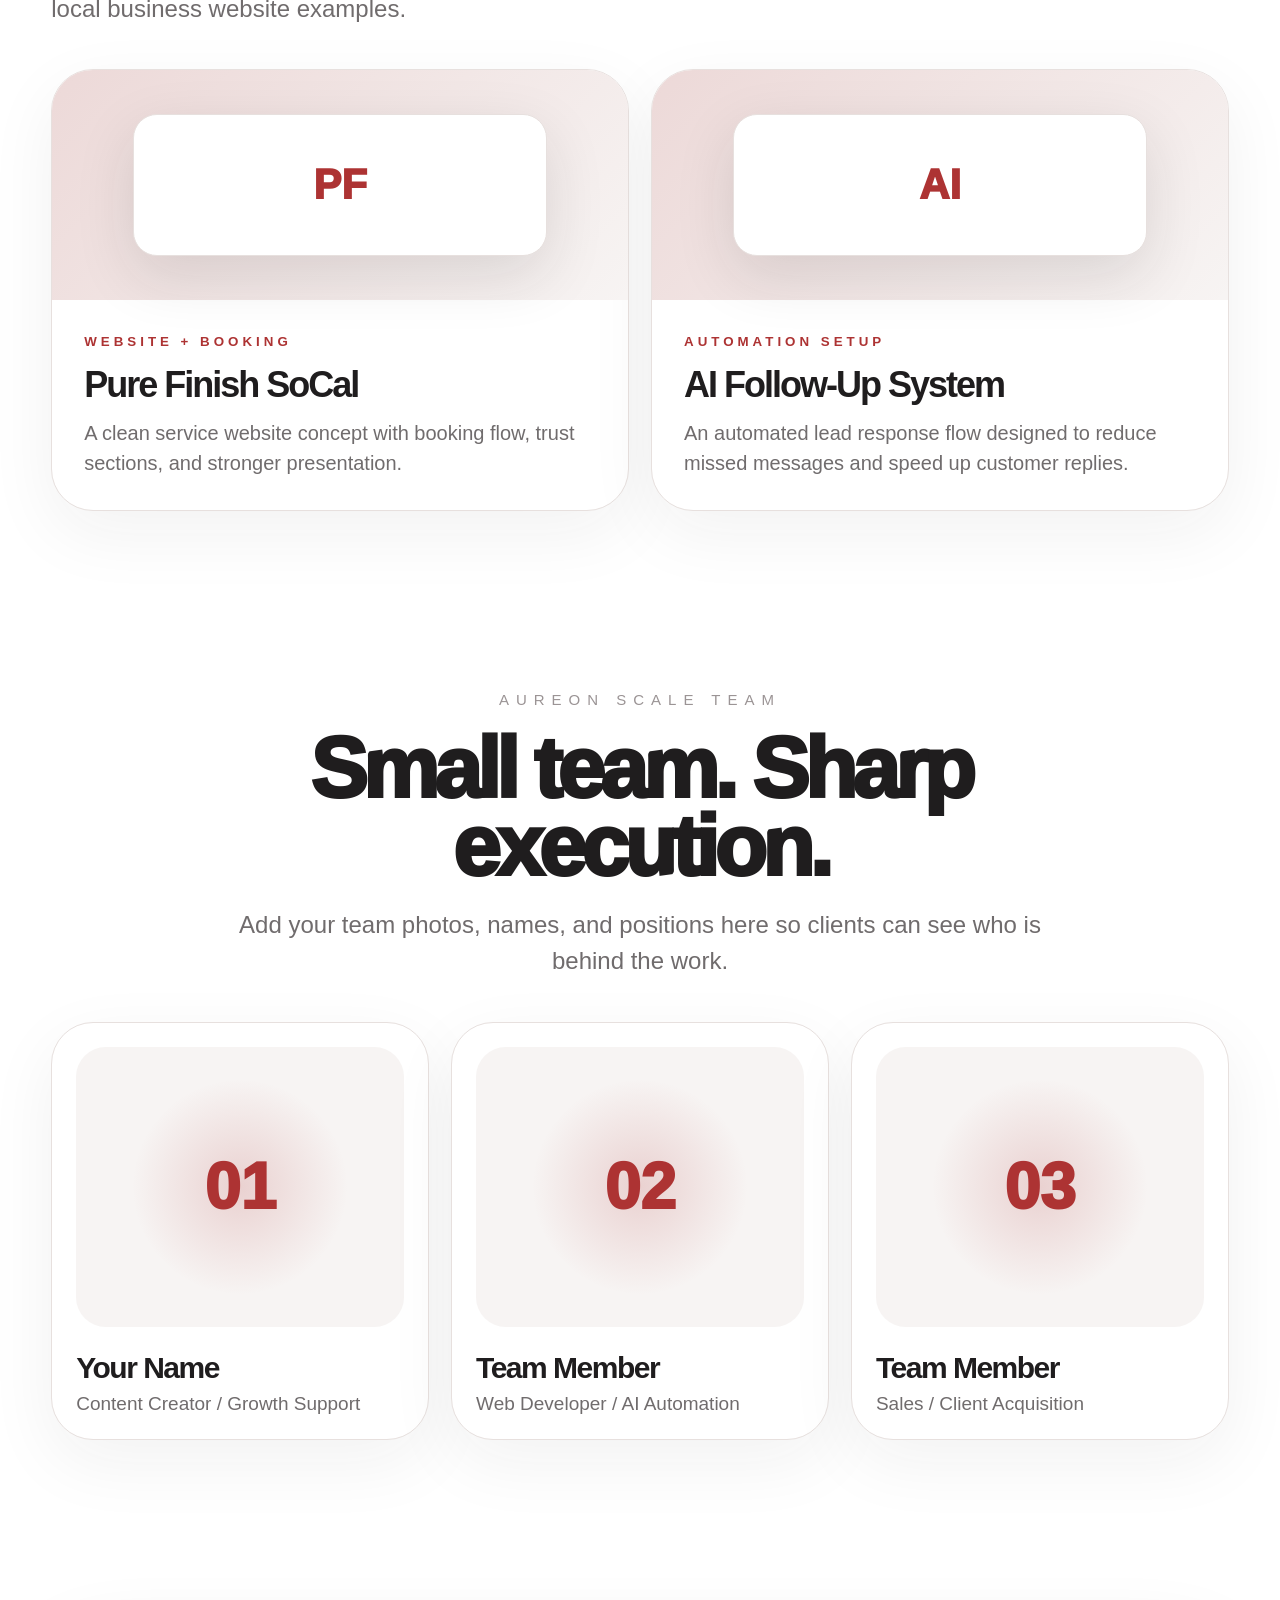
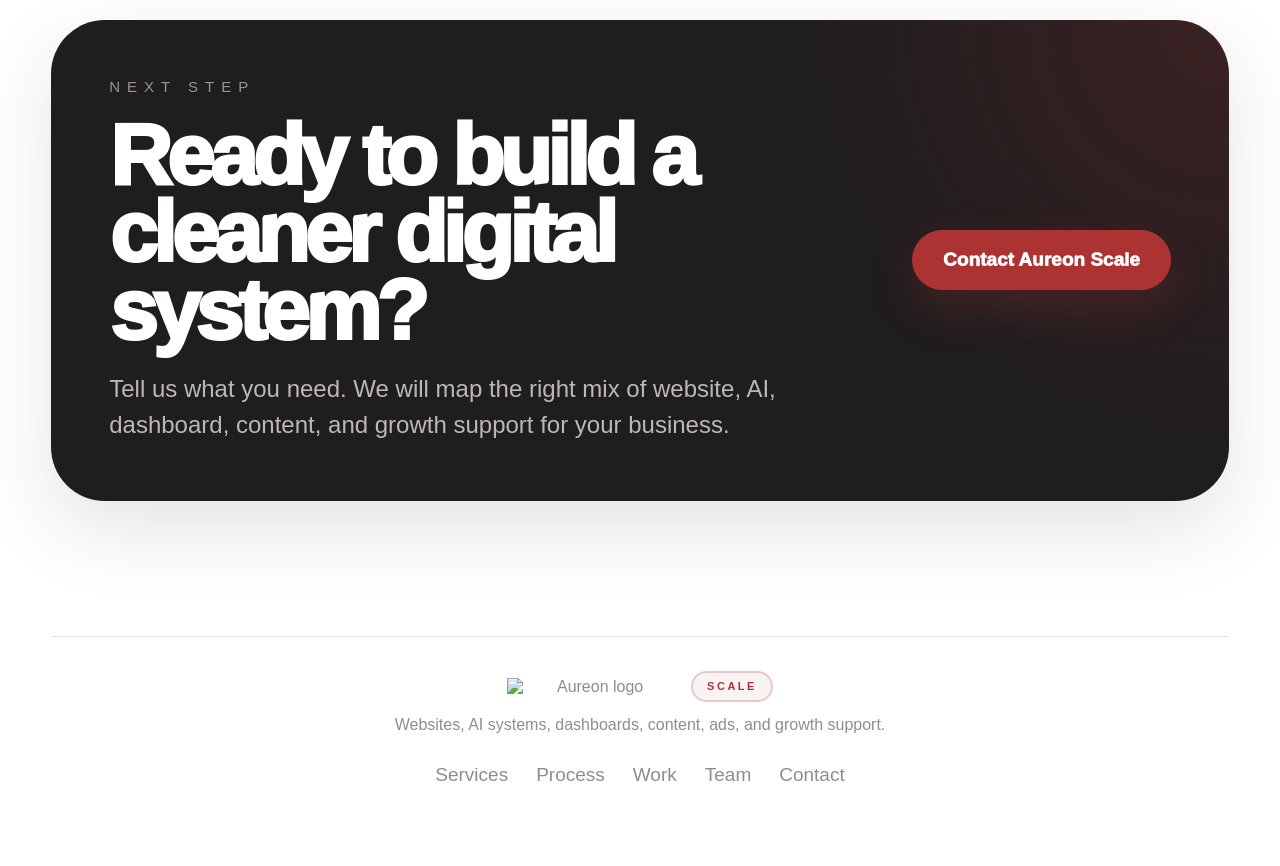
==== commit 349b031a: "Update print statement from 'Hello' to 'Goodbye'" ====
--- a/index.html
+++ b/index.html
@@ -3,62 +3,865 @@
 <head>
   <meta charset="UTF-8" />
   <meta name="viewport" content="width=device-width, initial-scale=1.0" />
-  <title>Aureon Scale | Digital Growth Agency</title>
-  <link rel="stylesheet" href="style.css" />
+  <title>Aureon Scale | Digital Growth Systems</title>
+
+  <style>
+    :root {
+      --black: #1F1D1E;
+      --red: #AD3333;
+      --white: #FFFFFF;
+      --soft: #F7F4F3;
+      --gray: #706C6D;
+      --line: #E7E0DE;
+      --dark: #151313;
+      --radius: 34px;
+      --shadow: 0 28px 80px rgba(31, 29, 30, 0.12);
+    }
+
+    * {
+      margin: 0;
+      padding: 0;
+      box-sizing: border-box;
+      font-family: Arial, Helvetica, sans-serif;
+    }
+
+    html {
+      scroll-behavior: smooth;
+    }
+
+    body {
+      background: var(--white);
+      color: var(--black);
+      overflow-x: hidden;
+    }
+
+    a {
+      color: inherit;
+      text-decoration: none;
+    }
+
+    .container {
+      width: min(92%, 1180px);
+      margin: auto;
+    }
+
+    header {
+      position: sticky;
+      top: 0;
+      z-index: 999;
+      padding: 18px 0;
+      background: rgba(255, 255, 255, 0.86);
+      backdrop-filter: blur(22px);
+      -webkit-backdrop-filter: blur(22px);
+    }
+
+    .nav {
+      height: 82px;
+      border: 1px solid var(--line);
+      border-radius: 999px;
+      background: rgba(255,255,255,0.95);
+      box-shadow: 0 18px 60px rgba(31, 29, 30, 0.08);
+      display: flex;
+      align-items: center;
+      justify-content: space-between;
+      padding: 0 18px 0 30px;
+    }
+
+    .brand {
+      display: inline-flex;
+      align-items: center;
+      gap: 14px;
+      white-space: nowrap;
+    }
+
+    .brand img {
+      width: 150px;
+      height: auto;
+      display: block;
+    }
+
+    .scale-pill {
+      border: 2px solid rgba(173, 51, 51, 0.22);
+      background: rgba(173, 51, 51, 0.06);
+      color: var(--red);
+      border-radius: 999px;
+      padding: 8px 14px;
+      font-size: 11px;
+      font-weight: 900;
+      letter-spacing: 2.5px;
+      line-height: 1;
+    }
+
+    .desktop-nav {
+      display: flex;
+      align-items: center;
+      gap: 26px;
+      color: var(--gray);
+      font-weight: 800;
+      font-size: 15px;
+    }
+
+    .desktop-nav a:hover {
+      color: var(--black);
+    }
+
+    .nav-button {
+      background: var(--black);
+      color: white !important;
+      padding: 13px 20px;
+      border-radius: 999px;
+      font-weight: 900;
+    }
+
+    .menu-btn {
+      display: none;
+      width: 58px;
+      height: 58px;
+      border-radius: 21px;
+      border: 1px solid var(--line);
+      background: white;
+      align-items: center;
+      justify-content: center;
+      cursor: pointer;
+    }
+
+    .menu-btn span {
+      display: block;
+      width: 28px;
+      height: 4px;
+      background: var(--black);
+      border-radius: 999px;
+      margin: 4px 0;
+    }
+
+    .mobile-menu {
+      position: fixed;
+      inset: 0;
+      background: rgba(31, 29, 30, 0.28);
+      backdrop-filter: blur(18px);
+      z-index: 2000;
+      display: none;
+      align-items: center;
+      justify-content: center;
+      padding: 24px;
+    }
+
+    .mobile-menu.active {
+      display: flex;
+    }
+
+    .menu-card {
+      width: min(100%, 560px);
+      background: white;
+      border-radius: 42px;
+      border: 1px solid var(--line);
+      box-shadow: var(--shadow);
+      padding: 34px;
+    }
+
+    .menu-top {
+      display: flex;
+      justify-content: space-between;
+      align-items: center;
+      margin-bottom: 54px;
+    }
+
+    .close {
+      border: none;
+      background: transparent;
+      font-size: 48px;
+      line-height: 1;
+      cursor: pointer;
+      color: var(--black);
+    }
+
+    .mobile-links {
+      display: grid;
+      gap: 20px;
+      border-left: 4px solid rgba(173, 51, 51, 0.28);
+      padding-left: 28px;
+    }
+
+    .mobile-links a {
+      font-size: clamp(42px, 11vw, 70px);
+      font-weight: 950;
+      letter-spacing: -4px;
+      line-height: 0.95;
+    }
+
+    .hero {
+      padding: 74px 0 80px;
+      position: relative;
+      overflow: hidden;
+    }
+
+    .hero::before {
+      content: "";
+      position: absolute;
+      inset: 0;
+      background:
+        linear-gradient(rgba(173,51,51,0.06) 1px, transparent 1px),
+        linear-gradient(90deg, rgba(173,51,51,0.06) 1px, transparent 1px);
+      background-size: 42px 42px;
+      mask-image: radial-gradient(circle at 50% 28%, black 0%, transparent 62%);
+      pointer-events: none;
+    }
+
+    .hero-layout {
+      position: relative;
+      display: grid;
+      grid-template-columns: 1fr 0.8fr;
+      gap: 36px;
+      align-items: center;
+    }
+
+    .eyebrow {
+      display: inline-flex;
+      align-items: center;
+      gap: 10px;
+      border: 1px solid var(--line);
+      background: white;
+      border-radius: 999px;
+      padding: 12px 18px;
+      color: var(--gray);
+      font-weight: 900;
+      margin-bottom: 28px;
+      box-shadow: 0 12px 40px rgba(31,29,30,0.04);
+    }
+
+    .dot {
+      width: 10px;
+      height: 10px;
+      background: var(--red);
+      border-radius: 50%;
+    }
+
+    h1 {
+      font-size: clamp(58px, 8vw, 112px);
+      line-height: 0.86;
+      letter-spacing: -6px;
+      font-weight: 950;
+    }
+
+    h1 em,
+    h2 em {
+      font-family: Georgia, serif;
+      font-weight: 400;
+      color: var(--red);
+    }
+
+    .hero p {
+      margin: 30px 0 36px;
+      color: var(--gray);
+      font-size: clamp(22px, 3vw, 30px);
+      line-height: 1.48;
+      max-width: 760px;
+    }
+
+    .buttons {
+      display: flex;
+      gap: 16px;
+      flex-wrap: wrap;
+    }
+
+    .btn {
+      display: inline-flex;
+      align-items: center;
+      justify-content: center;
+      border-radius: 999px;
+      padding: 18px 30px;
+      font-size: 19px;
+      font-weight: 950;
+      border: 1px solid var(--line);
+      transition: 0.2s ease;
+    }
+
+    .btn:hover {
+      transform: translateY(-3px);
+    }
+
+    .btn-red {
+      background: var(--red);
+      border-color: var(--red);
+      color: white;
+      box-shadow: 0 18px 46px rgba(173, 51, 51, 0.24);
+    }
+
+    .btn-white {
+      background: white;
+      color: var(--black);
+    }
+
+    .dashboard-card {
+      background: var(--black);
+      color: white;
+      border-radius: 42px;
+      padding: 30px;
+      box-shadow: var(--shadow);
+      position: relative;
+      overflow: hidden;
+    }
+
+    .dashboard-card::before {
+      content: "";
+      position: absolute;
+      width: 240px;
+      height: 240px;
+      right: -80px;
+      top: -80px;
+      background: radial-gradient(circle, rgba(173,51,51,0.44), transparent 65%);
+    }
+
+    .dash-label {
+      color: #B7B0B1;
+      letter-spacing: 4px;
+      text-transform: uppercase;
+      font-size: 13px;
+      margin-bottom: 28px;
+      position: relative;
+    }
+
+    .dash-title {
+      font-size: 38px;
+      line-height: 0.98;
+      letter-spacing: -2px;
+      font-weight: 950;
+      margin-bottom: 28px;
+      position: relative;
+    }
+
+    .system-list {
+      display: grid;
+      gap: 12px;
+      position: relative;
+    }
+
+    .system-item {
+      background: rgba(255,255,255,0.07);
+      border: 1px solid rgba(255,255,255,0.12);
+      border-radius: 24px;
+      padding: 18px;
+      display: grid;
+      grid-template-columns: 42px 1fr;
+      gap: 14px;
+      align-items: start;
+    }
+
+    .system-icon {
+      width: 42px;
+      height: 42px;
+      background: rgba(173,51,51,0.18);
+      color: #ffdddd;
+      border-radius: 14px;
+      display: grid;
+      place-items: center;
+      font-weight: 950;
+    }
+
+    .system-item strong {
+      display: block;
+      font-size: 19px;
+      margin-bottom: 5px;
+    }
+
+    .system-item span {
+      color: #BDB7B8;
+      line-height: 1.35;
+      font-size: 15px;
+    }
+
+    .stats {
+      margin-top: 18px;
+      display: grid;
+      grid-template-columns: repeat(3, 1fr);
+      gap: 12px;
+      position: relative;
+    }
+
+    .stat {
+      background: white;
+      color: var(--black);
+      border-radius: 20px;
+      padding: 18px;
+    }
+
+    .stat b {
+      display: block;
+      font-size: 28px;
+      letter-spacing: -1px;
+    }
+
+    .stat small {
+      color: var(--gray);
+      font-weight: 800;
+    }
+
+    .section {
+      padding: 90px 0;
+    }
+
+    .section-head {
+      max-width: 850px;
+      margin-bottom: 42px;
+    }
+
+    .section-head.center {
+      text-align: center;
+      margin-left: auto;
+      margin-right: auto;
+    }
+
+    .label {
+      color: #9B9495;
+      text-transform: uppercase;
+      letter-spacing: 7px;
+      font-size: 15px;
+      margin-bottom: 22px;
+    }
+
+    h2 {
+      font-size: clamp(46px, 7vw, 86px);
+      line-height: 0.9;
+      letter-spacing: -5px;
+      font-weight: 950;
+      margin-bottom: 22px;
+    }
+
+    .section-head p {
+      color: var(--gray);
+      font-size: 24px;
+      line-height: 1.52;
+    }
+
+    .service-grid {
+      display: grid;
+      grid-template-columns: repeat(4, 1fr);
+      border: 1px solid var(--line);
+      border-radius: 42px;
+      overflow: hidden;
+      background: white;
+      box-shadow: 0 22px 70px rgba(31,29,30,0.06);
+    }
+
+    .service {
+      padding: 34px;
+      min-height: 310px;
+      border-right: 1px solid var(--line);
+      display: flex;
+      flex-direction: column;
+      justify-content: space-between;
+    }
+
+    .service:last-child {
+      border-right: none;
+    }
+
+    .service-code {
+      width: 56px;
+      height: 56px;
+      border-radius: 18px;
+      background: rgba(173,51,51,0.10);
+      color: var(--red);
+      display: grid;
+      place-items: center;
+      font-weight: 950;
+      margin-bottom: 40px;
+    }
+
+    .service h3 {
+      font-size: 32px;
+      letter-spacing: -2px;
+      line-height: 1;
+      margin-bottom: 16px;
+    }
+
+    .service p {
+      color: var(--gray);
+      font-size: 19px;
+      line-height: 1.45;
+    }
+
+    .dark-section {
+      width: min(94%, 1320px);
+      margin: auto;
+      background:
+        radial-gradient(circle at 80% 0%, rgba(173,51,51,0.18), transparent 32%),
+        var(--dark);
+      color: white;
+      border-radius: 54px;
+      padding: 80px 0;
+      box-shadow: var(--shadow);
+    }
+
+    .dark-section .section-head p {
+      color: #BDB7B8;
+    }
+
+    .process {
+      display: grid;
+      gap: 16px;
+    }
+
+    .process-row {
+      background: white;
+      color: var(--black);
+      border-radius: 32px;
+      padding: 30px;
+      display: grid;
+      grid-template-columns: 100px 1fr 140px;
+      gap: 24px;
+      align-items: center;
+    }
+
+    .number {
+      font-size: 46px;
+      font-weight: 950;
+      color: var(--red);
+      letter-spacing: -3px;
+    }
+
+    .process-row h3 {
+      font-size: 32px;
+      letter-spacing: -2px;
+      margin-bottom: 8px;
+    }
+
+    .process-row p {
+      color: var(--gray);
+      font-size: 20px;
+      line-height: 1.45;
+    }
+
+    .tag {
+      justify-self: end;
+      border: 1px solid var(--line);
+      border-radius: 999px;
+      padding: 10px 15px;
+      color: var(--gray);
+      font-weight: 900;
+      font-size: 13px;
+    }
+
+    .work-grid {
+      display: grid;
+      grid-template-columns: 1fr 1fr;
+      gap: 22px;
+    }
+
+    .work-card {
+      border: 1px solid var(--line);
+      border-radius: 42px;
+      background: white;
+      overflow: hidden;
+      box-shadow: 0 22px 70px rgba(31,29,30,0.06);
+    }
+
+    .work-top {
+      height: 230px;
+      background:
+        linear-gradient(135deg, rgba(173,51,51,0.14), transparent),
+        var(--soft);
+      display: grid;
+      place-items: center;
+      position: relative;
+    }
+
+    .mock {
+      width: 72%;
+      height: 62%;
+      border-radius: 24px;
+      background: white;
+      border: 1px solid var(--line);
+      box-shadow: 0 20px 60px rgba(31,29,30,0.12);
+      display: grid;
+      place-items: center;
+      color: var(--red);
+      font-size: 42px;
+      font-weight: 950;
+    }
+
+    .work-body {
+      padding: 32px;
+    }
+
+    .work-body small {
+      color: var(--red);
+      letter-spacing: 4px;
+      text-transform: uppercase;
+      font-weight: 900;
+    }
+
+    .work-body h3 {
+      font-size: 36px;
+      letter-spacing: -2px;
+      margin: 14px 0 12px;
+    }
+
+    .work-body p {
+      color: var(--gray);
+      font-size: 20px;
+      line-height: 1.5;
+    }
+
+    .team-grid {
+      display: grid;
+      grid-template-columns: repeat(3, 1fr);
+      gap: 22px;
+    }
+
+    .team-card {
+      background: white;
+      border: 1px solid var(--line);
+      border-radius: 42px;
+      padding: 24px;
+      box-shadow: 0 22px 70px rgba(31,29,30,0.06);
+    }
+
+    .photo {
+      height: 280px;
+      border-radius: 30px;
+      background:
+        radial-gradient(circle at center, rgba(173,51,51,0.18), transparent 50%),
+        var(--soft);
+      display: grid;
+      place-items: center;
+      color: var(--red);
+      font-size: 64px;
+      font-weight: 950;
+      margin-bottom: 24px;
+      overflow: hidden;
+    }
+
+    .photo img {
+      width: 100%;
+      height: 100%;
+      object-fit: cover;
+    }
+
+    .team-card h3 {
+      font-size: 30px;
+      letter-spacing: -1.5px;
+      margin-bottom: 8px;
+    }
+
+    .team-card p {
+      color: var(--gray);
+      font-size: 19px;
+    }
+
+    .cta {
+      padding: 90px 0;
+    }
+
+    .cta-card {
+      background:
+        radial-gradient(circle at top right, rgba(173,51,51,0.20), transparent 34%),
+        var(--black);
+      color: white;
+      border-radius: 54px;
+      padding: 58px;
+      display: grid;
+      grid-template-columns: 1fr auto;
+      gap: 32px;
+      align-items: center;
+      box-shadow: var(--shadow);
+    }
+
+    .cta-card h2 {
+      color: white;
+      max-width: 760px;
+    }
+
+    .cta-card p {
+      color: #BDB7B8;
+      font-size: 24px;
+      line-height: 1.5;
+      max-width: 720px;
+    }
+
+    footer {
+      padding: 45px 0 80px;
+      text-align: center;
+      color: #918B8C;
+    }
+
+    .footer-line {
+      border-top: 1px solid var(--line);
+      margin-bottom: 34px;
+    }
+
+    .footer-logo {
+      justify-content: center;
+      margin-bottom: 14px;
+    }
+
+    .footer-logo img {
+      width: 170px;
+    }
+
+    .footer-links {
+      margin-top: 30px;
+      display: flex;
+      justify-content: center;
+      gap: 28px;
+      flex-wrap: wrap;
+      font-size: 19px;
+    }
+
+    @media (max-width: 980px) {
+      .desktop-nav {
+        display: none;
+      }
+
+      .menu-btn {
+        display: block;
+      }
+
+      .hero-layout {
+        grid-template-columns: 1fr;
+      }
+
+      .service-grid {
+        grid-template-columns: 1fr 1fr;
+      }
+
+      .process-row {
+        grid-template-columns: 1fr;
+      }
+
+      .tag {
+        justify-self: start;
+      }
+
+      .work-grid,
+      .team-grid,
+      .cta-card {
+        grid-template-columns: 1fr;
+      }
+    }
+
+    @media (max-width: 620px) {
+      header {
+        padding: 14px 0;
+      }
+
+      .nav {
+        height: 76px;
+        padding: 0 14px 0 22px;
+      }
+
+      .brand img {
+        width: 118px;
+      }
+
+      .scale-pill {
+        padding: 6px 9px;
+        font-size: 8px;
+        letter-spacing: 1.7px;
+      }
+
+      h1 {
+        font-size: clamp(58px, 16vw, 82px);
+        letter-spacing: -4px;
+      }
+
+      h2 {
+        letter-spacing: -3px;
+      }
+
+      .hero {
+        padding-top: 56px;
+      }
+
+      .buttons {
+        flex-direction: column;
+      }
+
+      .btn {
+        width: 100%;
+      }
+
+      .dashboard-card,
+      .cta-card {
+        border-radius: 38px;
+        padding: 34px;
+      }
+
+      .service-grid {
+        grid-template-columns: 1fr;
+      }
+
+      .service {
+        border-right: none;
+        border-bottom: 1px solid var(--line);
+        min-height: 260px;
+      }
+
+      .service:last-child {
+        border-bottom: none;
+      }
+
+      .dark-section {
+        width: 100%;
+        border-radius: 40px;
+      }
+
+      .work-top {
+        height: 190px;
+      }
+
+      .photo {
+        height: 240px;
+      }
+
+      .footer-logo img {
+        width: 140px;
+      }
+    }
+  </style>
 </head>
 
 <body>
-  <header class="site-header">
-    <div class="container nav">
-      <a href="index.html" class="brand" aria-label="Aureon Scale homepage">
-        <span class="brand-symbol">
-          <img src="aureon-symbol.png" alt="Aureon Scale symbol" onerror="this.style.display='none'; this.parentElement.classList.add('missing-logo');" />
-        </span>
-
-        <span class="brand-name">
-          <strong>Aureon</strong>
-          <small>Scale</small>
-        </span>
-      </a>
-
-      <nav class="desktop-links">
-        <a href="index.html">Home</a>
-        <a href="services.html">Services</a>
-        <a href="about.html">About us</a>
-        <a href="team.html">Team</a>
-        <a href="contact.html" class="nav-pill">Contact</a>
-      </nav>
-
-      <button class="menu-button" onclick="openMenu()" aria-label="Open menu">
-        <span></span>
-        <span></span>
-        <span></span>
-      </button>
+  <header>
+    <div class="container">
+      <div class="nav">
+        <a href="index.html" class="brand" aria-label="Aureon Scale Home">
+          <img src="aureon-wordmark.png" alt="Aureon logo">
+          <span class="scale-pill">SCALE</span>
+        </a>
+
+        <nav class="desktop-nav">
+          <a href="#services">Services</a>
+          <a href="#process">Process</a>
+          <a href="#work">Work</a>
+          <a href="#team">Team</a>
+          <a href="contact.html" class="nav-button">Start Project</a>
+        </nav>
+
+        <button class="menu-btn" onclick="openMenu()" aria-label="Open menu">
+          <span></span>
+          <span></span>
+          <span></span>
+        </button>
+      </div>
     </div>
   </header>
 
   <div class="mobile-menu" id="mobileMenu">
-    <div class="mobile-menu-card">
-      <div class="mobile-menu-top">
-        <a href="index.html" class="brand" aria-label="Aureon Scale homepage">
-          <span class="brand-symbol">
-            <img src="aureon-symbol.png" alt="Aureon Scale symbol" onerror="this.style.display='none'; this.parentElement.classList.add('missing-logo');" />
-          </span>
-
-          <span class="brand-name">
-            <strong>Aureon</strong>
-            <small>Scale</small>
-          </span>
+    <div class="menu-card">
+      <div class="menu-top">
+        <a href="index.html" class="brand">
+          <img src="aureon-wordmark.png" alt="Aureon logo">
+          <span class="scale-pill">SCALE</span>
         </a>
-
-        <button class="close-button" onclick="closeMenu()" aria-label="Close menu">×</button>
+        <button class="close" onclick="closeMenu()">×</button>
       </div>
 
       <nav class="mobile-links">
-        <a href="index.html">Home</a>
-        <a href="services.html">Services</a>
-        <a href="about.html">About us</a>
-        <a href="team.html">Team</a>
+        <a href="#services" onclick="closeMenu()">Services</a>
+        <a href="#process" onclick="closeMenu()">Process</a>
+        <a href="#work" onclick="closeMenu()">Work</a>
+        <a href="#team" onclick="closeMenu()">Team</a>
         <a href="contact.html">Contact</a>
       </nav>
     </div>
@@ -66,258 +869,275 @@
 
   <main>
     <section class="hero">
-      <div class="container hero-grid">
-        <div class="hero-left">
+      <div class="container hero-layout">
+        <div>
           <div class="eyebrow">
-            <span></span>
-            Digital growth systems for local businesses
+            <span class="dot"></span>
+            Digital systems for serious growth
           </div>
 
           <h1>
-            Build a sharper online system for your business.
+            Build the system behind your <em>business growth.</em>
           </h1>
 
           <p>
-            Aureon Scale creates websites, AI automations, dashboards, content systems,
-            and paid ad setups that help businesses look professional, capture leads,
-            and move faster online.
+            Aureon Scale builds websites, AI agents, dashboards, content systems,
+            and paid ad funnels that work together like one clean growth engine.
           </p>
 
-          <div class="hero-actions">
-            <a href="contact.html" class="button red-button">Start a project</a>
-            <a href="services.html" class="button white-button">View services</a>
+          <div class="buttons">
+            <a href="contact.html" class="btn btn-red">Start a project</a>
+            <a href="#services" class="btn btn-white">View services</a>
           </div>
         </div>
 
-        <div class="hero-right">
-          <div class="build-card">
-            <div class="build-card-top">
-              <span class="status-dot"></span>
-              System blueprint
-            </div>
-
-            <h2>Website, AI, content, and ads working together.</h2>
-
-            <div class="blueprint-list">
+        <div class="dashboard-card">
+          <div class="dash-label">Growth engine</div>
+
+          <div class="dash-title">
+            One setup for leads, systems, and execution.
+          </div>
+
+          <div class="system-list">
+            <div class="system-item">
+              <div class="system-icon">01</div>
               <div>
-                <strong>01</strong>
-                <p>Trust-building website</p>
+                <strong>Website foundation</strong>
+                <span>Clear offer, strong trust, booking path, and conversion flow.</span>
               </div>
-
+            </div>
+
+            <div class="system-item">
+              <div class="system-icon">02</div>
               <div>
-                <strong>02</strong>
-                <p>Lead capture and follow-up</p>
+                <strong>Automation layer</strong>
+                <span>AI agents, forms, follow-ups, dashboards, and workflow support.</span>
               </div>
-
+            </div>
+
+            <div class="system-item">
+              <div class="system-icon">03</div>
               <div>
-                <strong>03</strong>
-                <p>Automation and dashboards</p>
+                <strong>Growth channel</strong>
+                <span>Content, paid ads, landing pages, and performance testing.</span>
               </div>
-
-              <div>
-                <strong>04</strong>
-                <p>Content and paid growth</p>
-              </div>
-            </div>
-          </div>
-
-          <div class="floating-note">
-            <strong>Goal:</strong> Make your business easier to find, trust, contact, and buy from.
+            </div>
+          </div>
+
+          <div class="stats">
+            <div class="stat">
+              <b>4</b>
+              <small>Core services</small>
+            </div>
+            <div class="stat">
+              <b>1</b>
+              <small>Connected system</small>
+            </div>
+            <div class="stat">
+              <b>∞</b>
+              <small>Built to scale</small>
+            </div>
           </div>
         </div>
       </div>
     </section>
 
-    <section class="section services-preview">
+    <section class="section" id="services">
       <div class="container">
-        <div class="section-heading">
-          <span>What we build</span>
-          <h2>Digital pieces that actually connect.</h2>
+        <div class="section-head center">
+          <div class="label">What we build</div>
+          <h2>Services designed to work <em>together.</em></h2>
           <p>
-            We do not only make things look good. We build the structure behind
-            the website, customer journey, and growth system.
+            Not random marketing. Not just a nice page. We build the digital layer
+            that helps a business look professional, respond faster, and grow cleaner.
           </p>
         </div>
 
-        <div class="services-grid">
-          <article class="service-card">
-            <div class="service-icon">W</div>
-            <h3>Websites</h3>
-            <p>
-              Clean business websites, landing pages, booking flows, e-commerce,
-              and service pages built to convert visitors into leads.
-            </p>
-          </article>
-
-          <article class="service-card">
-            <div class="service-icon">AI</div>
-            <h3>AI Agents</h3>
-            <p>
-              AI response systems, follow-ups, reminders, customer support flows,
-              and smart automations for daily operations.
-            </p>
-          </article>
-
-          <article class="service-card">
-            <div class="service-icon">D</div>
-            <h3>Dashboards</h3>
-            <p>
-              Admin panels, databases, reporting tools, and internal systems that
-              help teams stay organized.
-            </p>
-          </article>
-
-          <article class="service-card">
-            <div class="service-icon">G</div>
-            <h3>Growth</h3>
-            <p>
-              Content systems, paid ads, landing pages, creative testing, and
-              campaign structure for better attention and leads.
-            </p>
-          </article>
+        <div class="service-grid">
+          <div class="service">
+            <div>
+              <div class="service-code">WEB</div>
+              <h3>Websites</h3>
+              <p>Modern websites, landing pages, booking flows, e-commerce, and service pages built to convert.</p>
+            </div>
+          </div>
+
+          <div class="service">
+            <div>
+              <div class="service-code">AI</div>
+              <h3>AI Agents</h3>
+              <p>AI response systems for calls, messages, reminders, FAQs, lead handling, and follow-up.</p>
+            </div>
+          </div>
+
+          <div class="service">
+            <div>
+              <div class="service-code">OPS</div>
+              <h3>Dashboards</h3>
+              <p>Admin panels, databases, reporting views, and internal tools that make operations cleaner.</p>
+            </div>
+          </div>
+
+          <div class="service">
+            <div>
+              <div class="service-code">ADS</div>
+              <h3>Growth</h3>
+              <p>Content systems, paid ads, landing pages, creative testing, and brand strategy for scale.</p>
+            </div>
+          </div>
         </div>
       </div>
     </section>
 
-    <section class="dark-section">
-      <div class="container dark-grid">
-        <div class="dark-copy">
-          <span>Why it matters</span>
-          <h2>A website is only useful when it helps the business move.</h2>
+    <section class="dark-section" id="process">
+      <div class="container">
+        <div class="section-head">
+          <div class="label">How we work</div>
+          <h2>Clear process. Better execution.</h2>
           <p>
-            Your digital setup should explain the offer clearly, make the next
-            step easy, and connect customers to the right system fast.
+            Every project starts with the business goal, then we build the website,
+            systems, and growth path around it.
           </p>
         </div>
 
-        <div class="value-stack">
-          <div class="value-row">
-            <strong>01</strong>
+        <div class="process">
+          <div class="process-row">
+            <div class="number">01</div>
             <div>
-              <h3>Clear presentation</h3>
-              <p>Customers understand what you do, who it is for, and why they should trust you.</p>
-            </div>
-          </div>
-
-          <div class="value-row">
-            <strong>02</strong>
+              <h3>Map the business</h3>
+              <p>We understand your offer, customer journey, services, and what needs to happen online.</p>
+            </div>
+            <div class="tag">Strategy</div>
+          </div>
+
+          <div class="process-row">
+            <div class="number">02</div>
             <div>
-              <h3>Better customer path</h3>
-              <p>Every visitor has a clear action: call, book, message, request, or buy.</p>
-            </div>
-          </div>
-
-          <div class="value-row">
-            <strong>03</strong>
+              <h3>Build the system</h3>
+              <p>We design and develop the site, dashboards, AI workflows, forms, and conversion structure.</p>
+            </div>
+            <div class="tag">Build</div>
+          </div>
+
+          <div class="process-row">
+            <div class="number">03</div>
             <div>
-              <h3>Systems behind the page</h3>
-              <p>AI, dashboards, forms, and follow-ups help the business run cleaner.</p>
-            </div>
+              <h3>Launch and grow</h3>
+              <p>We support the launch with content, paid ads, tracking, testing, and growth improvements.</p>
+            </div>
+            <div class="tag">Scale</div>
           </div>
         </div>
       </div>
     </section>
 
-    <section class="section process-section">
+    <section class="section" id="work">
       <div class="container">
-        <div class="section-heading center">
-          <span>Our process</span>
-          <h2>Simple steps. Clean execution.</h2>
+        <div class="section-head">
+          <div class="label">Showcase</div>
+          <h2>Useful builds for real businesses.</h2>
+          <p>
+            Use this area to show demo projects, client work, before/after redesigns,
+            or local business website examples.
+          </p>
         </div>
 
-        <div class="process-grid">
-          <div class="process-card">
-            <span>Step 1</span>
-            <h3>Map</h3>
-            <p>We learn your business, offer, customers, and current online problems.</p>
-          </div>
-
-          <div class="process-card">
-            <span>Step 2</span>
-            <h3>Design</h3>
-            <p>We plan the page structure, message, user journey, and visual direction.</p>
-          </div>
-
-          <div class="process-card">
-            <span>Step 3</span>
-            <h3>Build</h3>
-            <p>We create the website, automation, dashboard, or growth system.</p>
-          </div>
-
-          <div class="process-card">
-            <span>Step 4</span>
-            <h3>Launch</h3>
-            <p>We prepare the setup for real customers and improve what needs fixing.</p>
+        <div class="work-grid">
+          <div class="work-card">
+            <div class="work-top">
+              <div class="mock">PF</div>
+            </div>
+            <div class="work-body">
+              <small>Website + booking</small>
+              <h3>Pure Finish SoCal</h3>
+              <p>A clean service website concept with booking flow, trust sections, and stronger presentation.</p>
+            </div>
+          </div>
+
+          <div class="work-card">
+            <div class="work-top">
+              <div class="mock">AI</div>
+            </div>
+            <div class="work-body">
+              <small>Automation setup</small>
+              <h3>AI Follow-Up System</h3>
+              <p>An automated lead response flow designed to reduce missed messages and speed up customer replies.</p>
+            </div>
           </div>
         </div>
       </div>
     </section>
 
-    <section class="section proof-section">
-      <div class="container proof-grid">
-        <div class="proof-card large-proof">
-          <span>Agency focus</span>
-          <h2>Built for businesses that need more than a nice page.</h2>
+    <section class="section" id="team">
+      <div class="container">
+        <div class="section-head center">
+          <div class="label">Aureon Scale team</div>
+          <h2>Small team. Sharp execution.</h2>
+          <p>
+            Add your team photos, names, and positions here so clients can see who is behind the work.
+          </p>
         </div>
 
-        <div class="proof-card">
-          <h3>Professional look</h3>
-          <p>Your brand looks cleaner, sharper, and easier to trust.</p>
-        </div>
-
-        <div class="proof-card">
-          <h3>Faster response</h3>
-          <p>AI and automation help reduce missed leads and slow follow-up.</p>
-        </div>
-
-        <div class="proof-card">
-          <h3>Growth support</h3>
-          <p>Content, ads, and landing pages give your business a stronger growth path.</p>
+        <div class="team-grid">
+          <div class="team-card">
+            <div class="photo">01</div>
+            <h3>Your Name</h3>
+            <p>Content Creator / Growth Support</p>
+          </div>
+
+          <div class="team-card">
+            <div class="photo">02</div>
+            <h3>Team Member</h3>
+            <p>Web Developer / AI Automation</p>
+          </div>
+
+          <div class="team-card">
+            <div class="photo">03</div>
+            <h3>Team Member</h3>
+            <p>Sales / Client Acquisition</p>
+          </div>
         </div>
       </div>
     </section>
 
-    <section class="contact-band">
-      <div class="container contact-grid">
-        <div>
-          <span>Next step</span>
-          <h2>Ready to build your digital system?</h2>
-          <p>
-            Tell us what you are trying to launch, improve, or automate.
-            We will help map the right website, AI, dashboard, content, or ad setup.
-          </p>
-        </div>
-
-        <div class="contact-buttons">
-          <a href="tel:+16199667654" class="button red-button">Call Us</a>
-          <a href="mailto:aureonscale@gmail.com" class="button dark-button">Email Us</a>
+    <section class="cta">
+      <div class="container">
+        <div class="cta-card">
+          <div>
+            <div class="label">Next step</div>
+            <h2>Ready to build a cleaner digital system?</h2>
+            <p>
+              Tell us what you need. We will map the right mix of website, AI,
+              dashboard, content, and growth support for your business.
+            </p>
+          </div>
+
+          <div class="buttons">
+            <a href="contact.html" class="btn btn-red">Contact Aureon Scale</a>
+          </div>
         </div>
       </div>
     </section>
   </main>
 
   <footer>
-    <div class="container footer-inner">
-      <a href="index.html" class="brand footer-brand">
-        <span class="brand-symbol">
-          <img src="aureon-symbol.png" alt="Aureon Scale symbol" onerror="this.style.display='none'; this.parentElement.classList.add('missing-logo');" />
-        </span>
-
-        <span class="brand-name">
-          <strong>Aureon</strong>
-          <small>Scale</small>
-        </span>
+    <div class="container">
+      <div class="footer-line"></div>
+
+      <a href="index.html" class="brand footer-logo">
+        <img src="aureon-wordmark.png" alt="Aureon logo">
+        <span class="scale-pill">SCALE</span>
       </a>
 
       <p>Websites, AI systems, dashboards, content, ads, and growth support.</p>
 
-      <nav class="footer-links">
-        <a href="index.html">Home</a>
-        <a href="services.html">Services</a>
-        <a href="about.html">About us</a>
-        <a href="team.html">Team</a>
+      <div class="footer-links">
+        <a href="#services">Services</a>
+        <a href="#process">Process</a>
+        <a href="#work">Work</a>
+        <a href="#team">Team</a>
         <a href="contact.html">Contact</a>
-      </nav>
+      </div>
     </div>
   </footer>
 
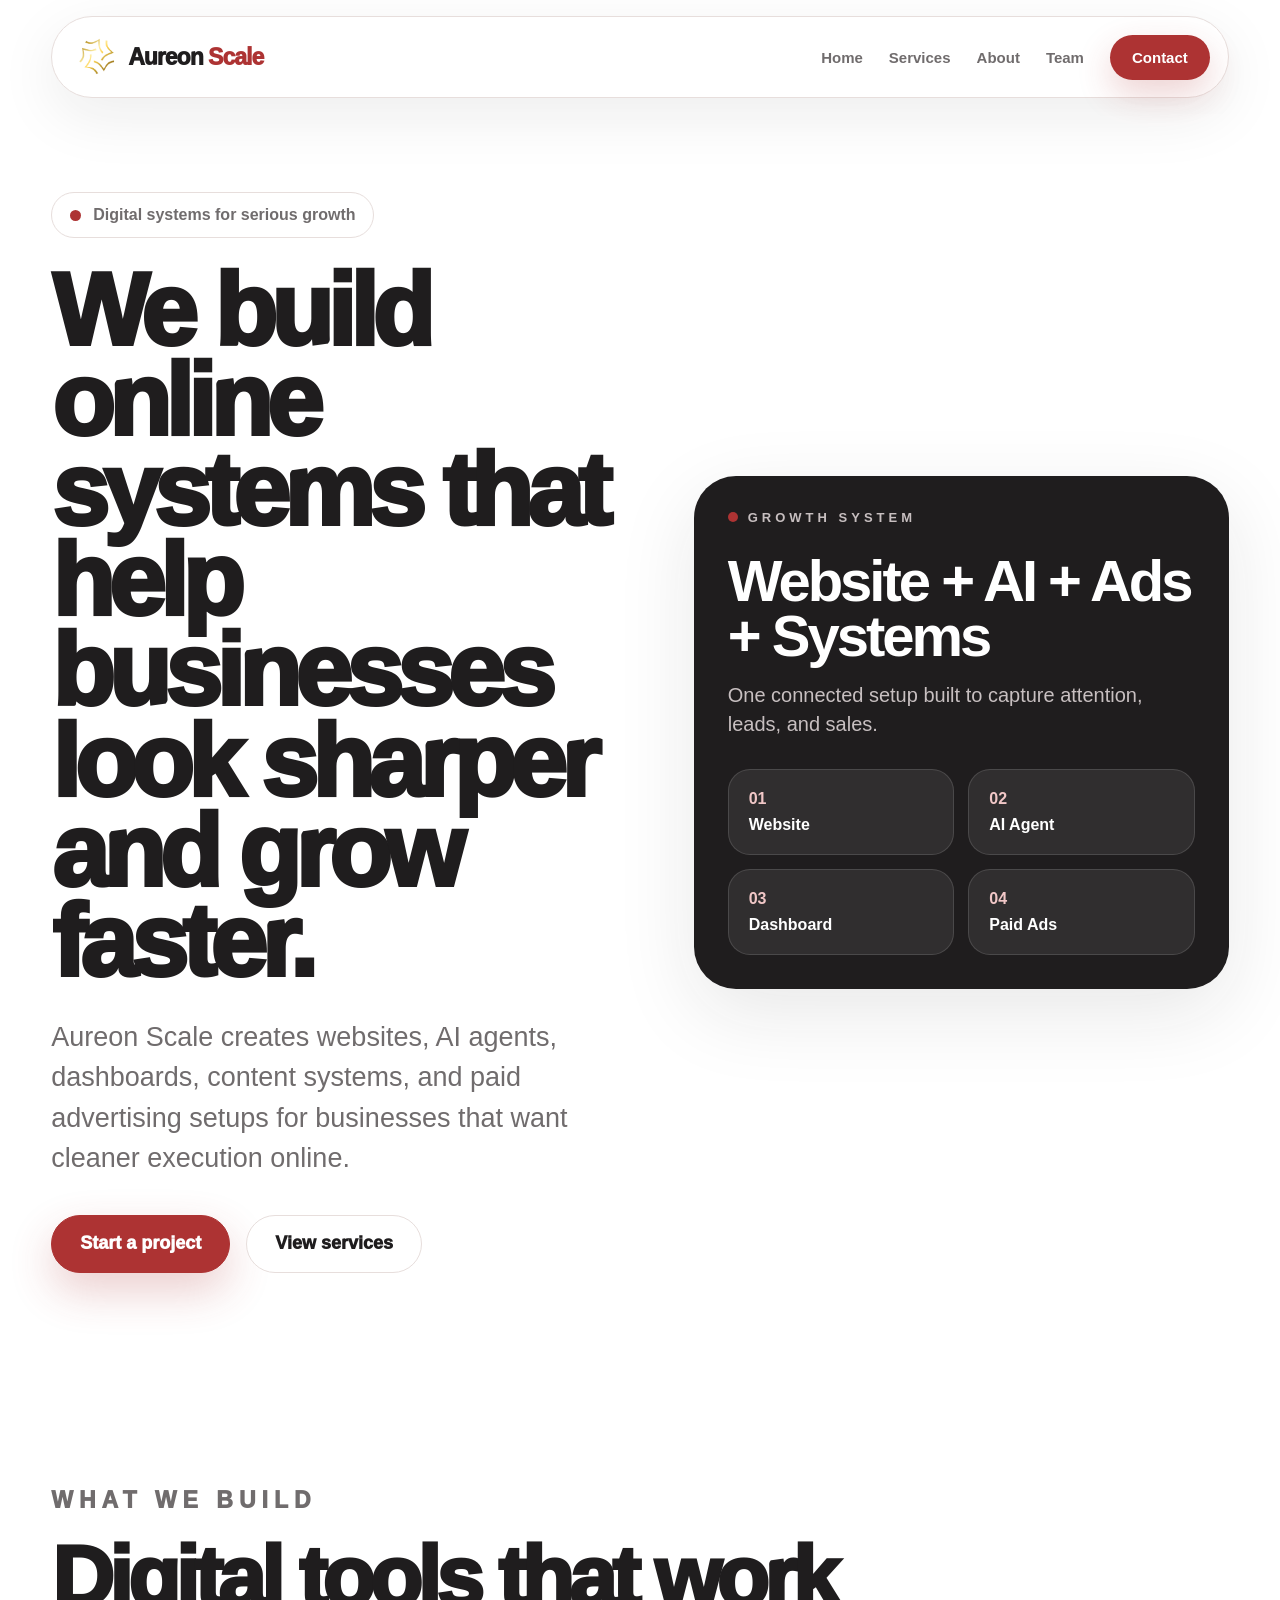
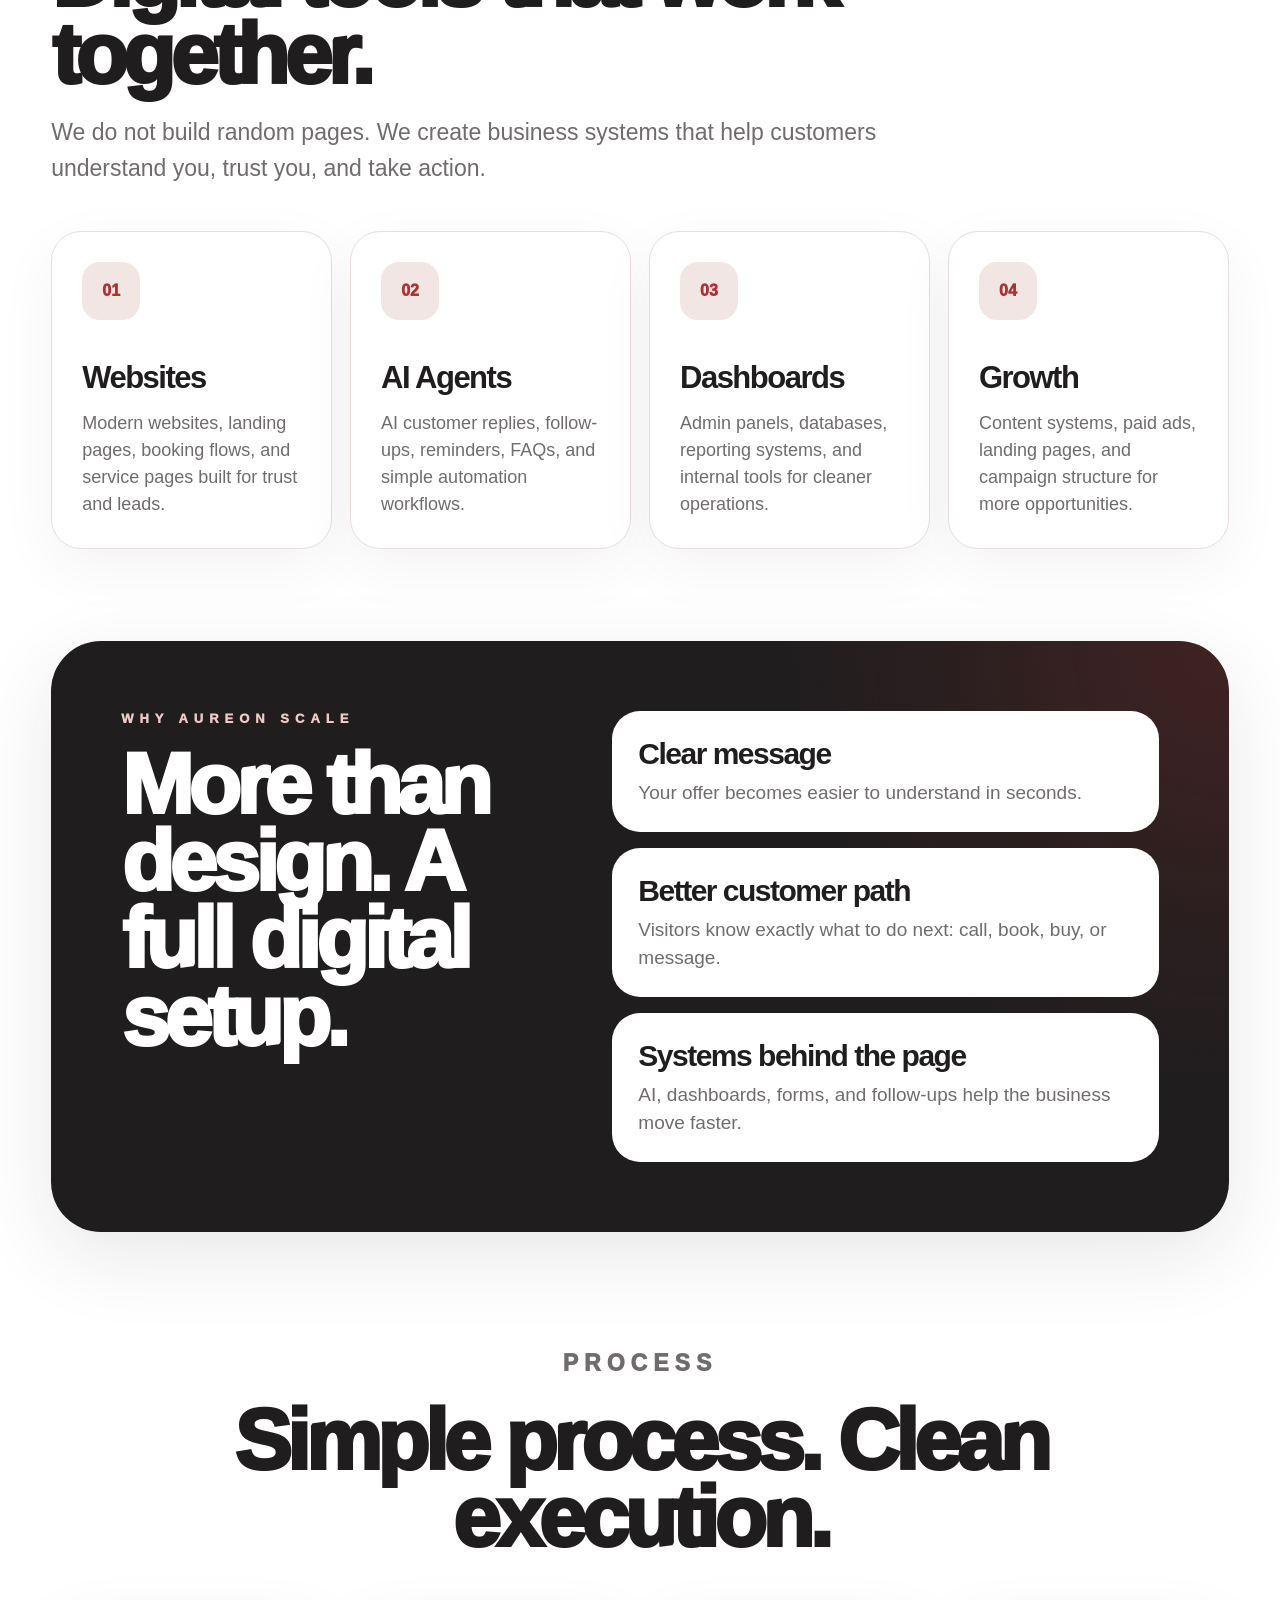
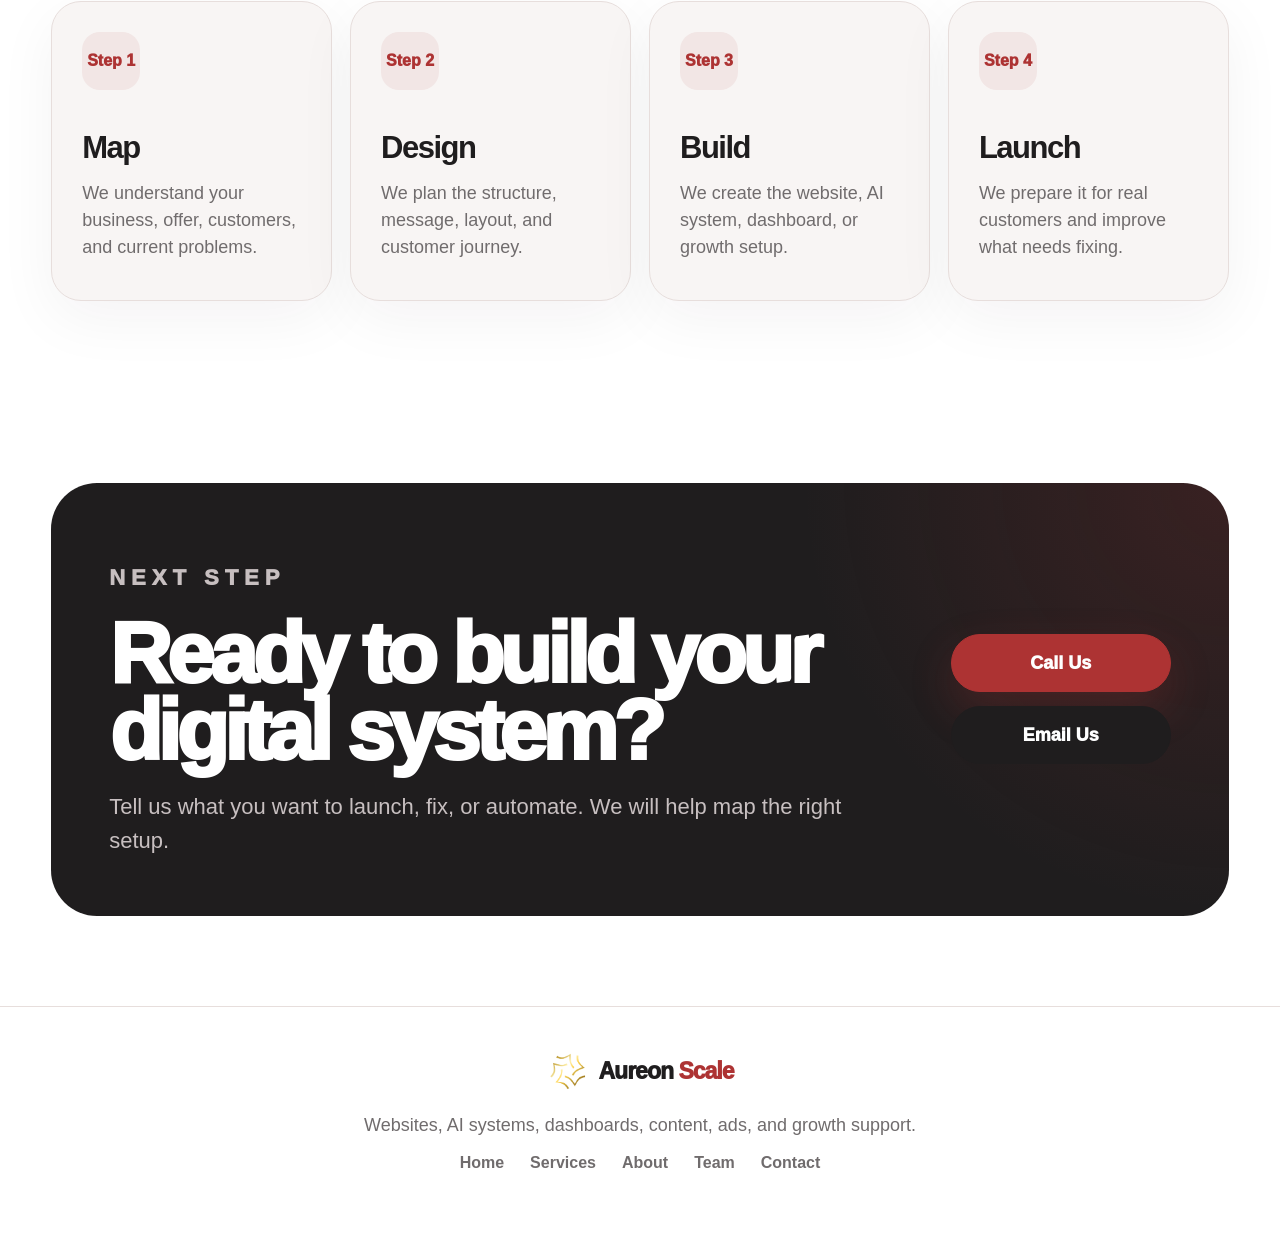
==== commit 1b4817be: "Update index.html" ====
--- a/index.html
+++ b/index.html
@@ -4,864 +4,46 @@
   <meta charset="UTF-8" />
   <meta name="viewport" content="width=device-width, initial-scale=1.0" />
   <title>Aureon Scale | Digital Growth Systems</title>
-
-  <style>
-    :root {
-      --black: #1F1D1E;
-      --red: #AD3333;
-      --white: #FFFFFF;
-      --soft: #F7F4F3;
-      --gray: #706C6D;
-      --line: #E7E0DE;
-      --dark: #151313;
-      --radius: 34px;
-      --shadow: 0 28px 80px rgba(31, 29, 30, 0.12);
-    }
-
-    * {
-      margin: 0;
-      padding: 0;
-      box-sizing: border-box;
-      font-family: Arial, Helvetica, sans-serif;
-    }
-
-    html {
-      scroll-behavior: smooth;
-    }
-
-    body {
-      background: var(--white);
-      color: var(--black);
-      overflow-x: hidden;
-    }
-
-    a {
-      color: inherit;
-      text-decoration: none;
-    }
-
-    .container {
-      width: min(92%, 1180px);
-      margin: auto;
-    }
-
-    header {
-      position: sticky;
-      top: 0;
-      z-index: 999;
-      padding: 18px 0;
-      background: rgba(255, 255, 255, 0.86);
-      backdrop-filter: blur(22px);
-      -webkit-backdrop-filter: blur(22px);
-    }
-
-    .nav {
-      height: 82px;
-      border: 1px solid var(--line);
-      border-radius: 999px;
-      background: rgba(255,255,255,0.95);
-      box-shadow: 0 18px 60px rgba(31, 29, 30, 0.08);
-      display: flex;
-      align-items: center;
-      justify-content: space-between;
-      padding: 0 18px 0 30px;
-    }
-
-    .brand {
-      display: inline-flex;
-      align-items: center;
-      gap: 14px;
-      white-space: nowrap;
-    }
-
-    .brand img {
-      width: 150px;
-      height: auto;
-      display: block;
-    }
-
-    .scale-pill {
-      border: 2px solid rgba(173, 51, 51, 0.22);
-      background: rgba(173, 51, 51, 0.06);
-      color: var(--red);
-      border-radius: 999px;
-      padding: 8px 14px;
-      font-size: 11px;
-      font-weight: 900;
-      letter-spacing: 2.5px;
-      line-height: 1;
-    }
-
-    .desktop-nav {
-      display: flex;
-      align-items: center;
-      gap: 26px;
-      color: var(--gray);
-      font-weight: 800;
-      font-size: 15px;
-    }
-
-    .desktop-nav a:hover {
-      color: var(--black);
-    }
-
-    .nav-button {
-      background: var(--black);
-      color: white !important;
-      padding: 13px 20px;
-      border-radius: 999px;
-      font-weight: 900;
-    }
-
-    .menu-btn {
-      display: none;
-      width: 58px;
-      height: 58px;
-      border-radius: 21px;
-      border: 1px solid var(--line);
-      background: white;
-      align-items: center;
-      justify-content: center;
-      cursor: pointer;
-    }
-
-    .menu-btn span {
-      display: block;
-      width: 28px;
-      height: 4px;
-      background: var(--black);
-      border-radius: 999px;
-      margin: 4px 0;
-    }
-
-    .mobile-menu {
-      position: fixed;
-      inset: 0;
-      background: rgba(31, 29, 30, 0.28);
-      backdrop-filter: blur(18px);
-      z-index: 2000;
-      display: none;
-      align-items: center;
-      justify-content: center;
-      padding: 24px;
-    }
-
-    .mobile-menu.active {
-      display: flex;
-    }
-
-    .menu-card {
-      width: min(100%, 560px);
-      background: white;
-      border-radius: 42px;
-      border: 1px solid var(--line);
-      box-shadow: var(--shadow);
-      padding: 34px;
-    }
-
-    .menu-top {
-      display: flex;
-      justify-content: space-between;
-      align-items: center;
-      margin-bottom: 54px;
-    }
-
-    .close {
-      border: none;
-      background: transparent;
-      font-size: 48px;
-      line-height: 1;
-      cursor: pointer;
-      color: var(--black);
-    }
-
-    .mobile-links {
-      display: grid;
-      gap: 20px;
-      border-left: 4px solid rgba(173, 51, 51, 0.28);
-      padding-left: 28px;
-    }
-
-    .mobile-links a {
-      font-size: clamp(42px, 11vw, 70px);
-      font-weight: 950;
-      letter-spacing: -4px;
-      line-height: 0.95;
-    }
-
-    .hero {
-      padding: 74px 0 80px;
-      position: relative;
-      overflow: hidden;
-    }
-
-    .hero::before {
-      content: "";
-      position: absolute;
-      inset: 0;
-      background:
-        linear-gradient(rgba(173,51,51,0.06) 1px, transparent 1px),
-        linear-gradient(90deg, rgba(173,51,51,0.06) 1px, transparent 1px);
-      background-size: 42px 42px;
-      mask-image: radial-gradient(circle at 50% 28%, black 0%, transparent 62%);
-      pointer-events: none;
-    }
-
-    .hero-layout {
-      position: relative;
-      display: grid;
-      grid-template-columns: 1fr 0.8fr;
-      gap: 36px;
-      align-items: center;
-    }
-
-    .eyebrow {
-      display: inline-flex;
-      align-items: center;
-      gap: 10px;
-      border: 1px solid var(--line);
-      background: white;
-      border-radius: 999px;
-      padding: 12px 18px;
-      color: var(--gray);
-      font-weight: 900;
-      margin-bottom: 28px;
-      box-shadow: 0 12px 40px rgba(31,29,30,0.04);
-    }
-
-    .dot {
-      width: 10px;
-      height: 10px;
-      background: var(--red);
-      border-radius: 50%;
-    }
-
-    h1 {
-      font-size: clamp(58px, 8vw, 112px);
-      line-height: 0.86;
-      letter-spacing: -6px;
-      font-weight: 950;
-    }
-
-    h1 em,
-    h2 em {
-      font-family: Georgia, serif;
-      font-weight: 400;
-      color: var(--red);
-    }
-
-    .hero p {
-      margin: 30px 0 36px;
-      color: var(--gray);
-      font-size: clamp(22px, 3vw, 30px);
-      line-height: 1.48;
-      max-width: 760px;
-    }
-
-    .buttons {
-      display: flex;
-      gap: 16px;
-      flex-wrap: wrap;
-    }
-
-    .btn {
-      display: inline-flex;
-      align-items: center;
-      justify-content: center;
-      border-radius: 999px;
-      padding: 18px 30px;
-      font-size: 19px;
-      font-weight: 950;
-      border: 1px solid var(--line);
-      transition: 0.2s ease;
-    }
-
-    .btn:hover {
-      transform: translateY(-3px);
-    }
-
-    .btn-red {
-      background: var(--red);
-      border-color: var(--red);
-      color: white;
-      box-shadow: 0 18px 46px rgba(173, 51, 51, 0.24);
-    }
-
-    .btn-white {
-      background: white;
-      color: var(--black);
-    }
-
-    .dashboard-card {
-      background: var(--black);
-      color: white;
-      border-radius: 42px;
-      padding: 30px;
-      box-shadow: var(--shadow);
-      position: relative;
-      overflow: hidden;
-    }
-
-    .dashboard-card::before {
-      content: "";
-      position: absolute;
-      width: 240px;
-      height: 240px;
-      right: -80px;
-      top: -80px;
-      background: radial-gradient(circle, rgba(173,51,51,0.44), transparent 65%);
-    }
-
-    .dash-label {
-      color: #B7B0B1;
-      letter-spacing: 4px;
-      text-transform: uppercase;
-      font-size: 13px;
-      margin-bottom: 28px;
-      position: relative;
-    }
-
-    .dash-title {
-      font-size: 38px;
-      line-height: 0.98;
-      letter-spacing: -2px;
-      font-weight: 950;
-      margin-bottom: 28px;
-      position: relative;
-    }
-
-    .system-list {
-      display: grid;
-      gap: 12px;
-      position: relative;
-    }
-
-    .system-item {
-      background: rgba(255,255,255,0.07);
-      border: 1px solid rgba(255,255,255,0.12);
-      border-radius: 24px;
-      padding: 18px;
-      display: grid;
-      grid-template-columns: 42px 1fr;
-      gap: 14px;
-      align-items: start;
-    }
-
-    .system-icon {
-      width: 42px;
-      height: 42px;
-      background: rgba(173,51,51,0.18);
-      color: #ffdddd;
-      border-radius: 14px;
-      display: grid;
-      place-items: center;
-      font-weight: 950;
-    }
-
-    .system-item strong {
-      display: block;
-      font-size: 19px;
-      margin-bottom: 5px;
-    }
-
-    .system-item span {
-      color: #BDB7B8;
-      line-height: 1.35;
-      font-size: 15px;
-    }
-
-    .stats {
-      margin-top: 18px;
-      display: grid;
-      grid-template-columns: repeat(3, 1fr);
-      gap: 12px;
-      position: relative;
-    }
-
-    .stat {
-      background: white;
-      color: var(--black);
-      border-radius: 20px;
-      padding: 18px;
-    }
-
-    .stat b {
-      display: block;
-      font-size: 28px;
-      letter-spacing: -1px;
-    }
-
-    .stat small {
-      color: var(--gray);
-      font-weight: 800;
-    }
-
-    .section {
-      padding: 90px 0;
-    }
-
-    .section-head {
-      max-width: 850px;
-      margin-bottom: 42px;
-    }
-
-    .section-head.center {
-      text-align: center;
-      margin-left: auto;
-      margin-right: auto;
-    }
-
-    .label {
-      color: #9B9495;
-      text-transform: uppercase;
-      letter-spacing: 7px;
-      font-size: 15px;
-      margin-bottom: 22px;
-    }
-
-    h2 {
-      font-size: clamp(46px, 7vw, 86px);
-      line-height: 0.9;
-      letter-spacing: -5px;
-      font-weight: 950;
-      margin-bottom: 22px;
-    }
-
-    .section-head p {
-      color: var(--gray);
-      font-size: 24px;
-      line-height: 1.52;
-    }
-
-    .service-grid {
-      display: grid;
-      grid-template-columns: repeat(4, 1fr);
-      border: 1px solid var(--line);
-      border-radius: 42px;
-      overflow: hidden;
-      background: white;
-      box-shadow: 0 22px 70px rgba(31,29,30,0.06);
-    }
-
-    .service {
-      padding: 34px;
-      min-height: 310px;
-      border-right: 1px solid var(--line);
-      display: flex;
-      flex-direction: column;
-      justify-content: space-between;
-    }
-
-    .service:last-child {
-      border-right: none;
-    }
-
-    .service-code {
-      width: 56px;
-      height: 56px;
-      border-radius: 18px;
-      background: rgba(173,51,51,0.10);
-      color: var(--red);
-      display: grid;
-      place-items: center;
-      font-weight: 950;
-      margin-bottom: 40px;
-    }
-
-    .service h3 {
-      font-size: 32px;
-      letter-spacing: -2px;
-      line-height: 1;
-      margin-bottom: 16px;
-    }
-
-    .service p {
-      color: var(--gray);
-      font-size: 19px;
-      line-height: 1.45;
-    }
-
-    .dark-section {
-      width: min(94%, 1320px);
-      margin: auto;
-      background:
-        radial-gradient(circle at 80% 0%, rgba(173,51,51,0.18), transparent 32%),
-        var(--dark);
-      color: white;
-      border-radius: 54px;
-      padding: 80px 0;
-      box-shadow: var(--shadow);
-    }
-
-    .dark-section .section-head p {
-      color: #BDB7B8;
-    }
-
-    .process {
-      display: grid;
-      gap: 16px;
-    }
-
-    .process-row {
-      background: white;
-      color: var(--black);
-      border-radius: 32px;
-      padding: 30px;
-      display: grid;
-      grid-template-columns: 100px 1fr 140px;
-      gap: 24px;
-      align-items: center;
-    }
-
-    .number {
-      font-size: 46px;
-      font-weight: 950;
-      color: var(--red);
-      letter-spacing: -3px;
-    }
-
-    .process-row h3 {
-      font-size: 32px;
-      letter-spacing: -2px;
-      margin-bottom: 8px;
-    }
-
-    .process-row p {
-      color: var(--gray);
-      font-size: 20px;
-      line-height: 1.45;
-    }
-
-    .tag {
-      justify-self: end;
-      border: 1px solid var(--line);
-      border-radius: 999px;
-      padding: 10px 15px;
-      color: var(--gray);
-      font-weight: 900;
-      font-size: 13px;
-    }
-
-    .work-grid {
-      display: grid;
-      grid-template-columns: 1fr 1fr;
-      gap: 22px;
-    }
-
-    .work-card {
-      border: 1px solid var(--line);
-      border-radius: 42px;
-      background: white;
-      overflow: hidden;
-      box-shadow: 0 22px 70px rgba(31,29,30,0.06);
-    }
-
-    .work-top {
-      height: 230px;
-      background:
-        linear-gradient(135deg, rgba(173,51,51,0.14), transparent),
-        var(--soft);
-      display: grid;
-      place-items: center;
-      position: relative;
-    }
-
-    .mock {
-      width: 72%;
-      height: 62%;
-      border-radius: 24px;
-      background: white;
-      border: 1px solid var(--line);
-      box-shadow: 0 20px 60px rgba(31,29,30,0.12);
-      display: grid;
-      place-items: center;
-      color: var(--red);
-      font-size: 42px;
-      font-weight: 950;
-    }
-
-    .work-body {
-      padding: 32px;
-    }
-
-    .work-body small {
-      color: var(--red);
-      letter-spacing: 4px;
-      text-transform: uppercase;
-      font-weight: 900;
-    }
-
-    .work-body h3 {
-      font-size: 36px;
-      letter-spacing: -2px;
-      margin: 14px 0 12px;
-    }
-
-    .work-body p {
-      color: var(--gray);
-      font-size: 20px;
-      line-height: 1.5;
-    }
-
-    .team-grid {
-      display: grid;
-      grid-template-columns: repeat(3, 1fr);
-      gap: 22px;
-    }
-
-    .team-card {
-      background: white;
-      border: 1px solid var(--line);
-      border-radius: 42px;
-      padding: 24px;
-      box-shadow: 0 22px 70px rgba(31,29,30,0.06);
-    }
-
-    .photo {
-      height: 280px;
-      border-radius: 30px;
-      background:
-        radial-gradient(circle at center, rgba(173,51,51,0.18), transparent 50%),
-        var(--soft);
-      display: grid;
-      place-items: center;
-      color: var(--red);
-      font-size: 64px;
-      font-weight: 950;
-      margin-bottom: 24px;
-      overflow: hidden;
-    }
-
-    .photo img {
-      width: 100%;
-      height: 100%;
-      object-fit: cover;
-    }
-
-    .team-card h3 {
-      font-size: 30px;
-      letter-spacing: -1.5px;
-      margin-bottom: 8px;
-    }
-
-    .team-card p {
-      color: var(--gray);
-      font-size: 19px;
-    }
-
-    .cta {
-      padding: 90px 0;
-    }
-
-    .cta-card {
-      background:
-        radial-gradient(circle at top right, rgba(173,51,51,0.20), transparent 34%),
-        var(--black);
-      color: white;
-      border-radius: 54px;
-      padding: 58px;
-      display: grid;
-      grid-template-columns: 1fr auto;
-      gap: 32px;
-      align-items: center;
-      box-shadow: var(--shadow);
-    }
-
-    .cta-card h2 {
-      color: white;
-      max-width: 760px;
-    }
-
-    .cta-card p {
-      color: #BDB7B8;
-      font-size: 24px;
-      line-height: 1.5;
-      max-width: 720px;
-    }
-
-    footer {
-      padding: 45px 0 80px;
-      text-align: center;
-      color: #918B8C;
-    }
-
-    .footer-line {
-      border-top: 1px solid var(--line);
-      margin-bottom: 34px;
-    }
-
-    .footer-logo {
-      justify-content: center;
-      margin-bottom: 14px;
-    }
-
-    .footer-logo img {
-      width: 170px;
-    }
-
-    .footer-links {
-      margin-top: 30px;
-      display: flex;
-      justify-content: center;
-      gap: 28px;
-      flex-wrap: wrap;
-      font-size: 19px;
-    }
-
-    @media (max-width: 980px) {
-      .desktop-nav {
-        display: none;
-      }
-
-      .menu-btn {
-        display: block;
-      }
-
-      .hero-layout {
-        grid-template-columns: 1fr;
-      }
-
-      .service-grid {
-        grid-template-columns: 1fr 1fr;
-      }
-
-      .process-row {
-        grid-template-columns: 1fr;
-      }
-
-      .tag {
-        justify-self: start;
-      }
-
-      .work-grid,
-      .team-grid,
-      .cta-card {
-        grid-template-columns: 1fr;
-      }
-    }
-
-    @media (max-width: 620px) {
-      header {
-        padding: 14px 0;
-      }
-
-      .nav {
-        height: 76px;
-        padding: 0 14px 0 22px;
-      }
-
-      .brand img {
-        width: 118px;
-      }
-
-      .scale-pill {
-        padding: 6px 9px;
-        font-size: 8px;
-        letter-spacing: 1.7px;
-      }
-
-      h1 {
-        font-size: clamp(58px, 16vw, 82px);
-        letter-spacing: -4px;
-      }
-
-      h2 {
-        letter-spacing: -3px;
-      }
-
-      .hero {
-        padding-top: 56px;
-      }
-
-      .buttons {
-        flex-direction: column;
-      }
-
-      .btn {
-        width: 100%;
-      }
-
-      .dashboard-card,
-      .cta-card {
-        border-radius: 38px;
-        padding: 34px;
-      }
-
-      .service-grid {
-        grid-template-columns: 1fr;
-      }
-
-      .service {
-        border-right: none;
-        border-bottom: 1px solid var(--line);
-        min-height: 260px;
-      }
-
-      .service:last-child {
-        border-bottom: none;
-      }
-
-      .dark-section {
-        width: 100%;
-        border-radius: 40px;
-      }
-
-      .work-top {
-        height: 190px;
-      }
-
-      .photo {
-        height: 240px;
-      }
-
-      .footer-logo img {
-        width: 140px;
-      }
-    }
-  </style>
+  <link rel="stylesheet" href="style.css" />
 </head>
 
 <body>
-  <header>
-    <div class="container">
-      <div class="nav">
-        <a href="index.html" class="brand" aria-label="Aureon Scale Home">
-          <img src="aureon-wordmark.png" alt="Aureon logo">
-          <span class="scale-pill">SCALE</span>
-        </a>
-
-        <nav class="desktop-nav">
-          <a href="#services">Services</a>
-          <a href="#process">Process</a>
-          <a href="#work">Work</a>
-          <a href="#team">Team</a>
-          <a href="contact.html" class="nav-button">Start Project</a>
-        </nav>
-
-        <button class="menu-btn" onclick="openMenu()" aria-label="Open menu">
-          <span></span>
-          <span></span>
-          <span></span>
-        </button>
-      </div>
+  <header class="site-header">
+    <div class="nav-shell">
+      <a href="index.html" class="logo">
+        <img src="aureon-symol.png.png" alt="Aureon Scale logo">
+        <span>Aureon <b>Scale</b></span>
+      </a>
+
+      <nav class="desktop-nav">
+        <a href="index.html">Home</a>
+        <a href="services.html">Services</a>
+        <a href="about.html">About</a>
+        <a href="team.html">Team</a>
+        <a href="contact.html" class="nav-btn">Contact</a>
+      </nav>
+
+      <button class="menu-btn" onclick="openMenu()" aria-label="Open menu">
+        <span></span><span></span><span></span>
+      </button>
     </div>
   </header>
 
   <div class="mobile-menu" id="mobileMenu">
-    <div class="menu-card">
-      <div class="menu-top">
-        <a href="index.html" class="brand">
-          <img src="aureon-wordmark.png" alt="Aureon logo">
-          <span class="scale-pill">SCALE</span>
+    <div class="mobile-card">
+      <div class="mobile-top">
+        <a href="index.html" class="logo">
+          <img src="aureon-symol.png.png" alt="Aureon Scale logo">
+          <span>Aureon <b>Scale</b></span>
         </a>
-        <button class="close" onclick="closeMenu()">×</button>
+        <button onclick="closeMenu()" class="close-btn">×</button>
       </div>
 
       <nav class="mobile-links">
-        <a href="#services" onclick="closeMenu()">Services</a>
-        <a href="#process" onclick="closeMenu()">Process</a>
-        <a href="#work" onclick="closeMenu()">Work</a>
-        <a href="#team" onclick="closeMenu()">Team</a>
+        <a href="index.html">Home</a>
+        <a href="services.html">Services</a>
+        <a href="about.html">About</a>
+        <a href="team.html">Team</a>
         <a href="contact.html">Contact</a>
       </nav>
     </div>
@@ -869,276 +51,167 @@
 
   <main>
     <section class="hero">
-      <div class="container hero-layout">
+      <div class="hero-content">
+        <p class="tag"><span></span> Digital systems for serious growth</p>
+
+        <h1>
+          We build online systems that help businesses look sharper and grow faster.
+        </h1>
+
+        <p class="hero-text">
+          Aureon Scale creates websites, AI agents, dashboards, content systems,
+          and paid advertising setups for businesses that want cleaner execution online.
+        </p>
+
+        <div class="hero-buttons">
+          <a href="contact.html" class="btn primary">Start a project</a>
+          <a href="services.html" class="btn secondary">View services</a>
+        </div>
+      </div>
+
+      <div class="hero-board">
+        <div class="board-header">
+          <span></span>
+          Growth System
+        </div>
+
+        <div class="board-main">
+          <h2>Website + AI + Ads + Systems</h2>
+          <p>One connected setup built to capture attention, leads, and sales.</p>
+        </div>
+
+        <div class="board-grid">
+          <div><b>01</b><p>Website</p></div>
+          <div><b>02</b><p>AI Agent</p></div>
+          <div><b>03</b><p>Dashboard</p></div>
+          <div><b>04</b><p>Paid Ads</p></div>
+        </div>
+      </div>
+    </section>
+
+    <section class="section">
+      <div class="section-head">
+        <p class="label">What we build</p>
+        <h2>Digital tools that work together.</h2>
+        <p>
+          We do not build random pages. We create business systems that help customers
+          understand you, trust you, and take action.
+        </p>
+      </div>
+
+      <div class="cards four">
+        <div class="card">
+          <span>01</span>
+          <h3>Websites</h3>
+          <p>Modern websites, landing pages, booking flows, and service pages built for trust and leads.</p>
+        </div>
+
+        <div class="card">
+          <span>02</span>
+          <h3>AI Agents</h3>
+          <p>AI customer replies, follow-ups, reminders, FAQs, and simple automation workflows.</p>
+        </div>
+
+        <div class="card">
+          <span>03</span>
+          <h3>Dashboards</h3>
+          <p>Admin panels, databases, reporting systems, and internal tools for cleaner operations.</p>
+        </div>
+
+        <div class="card">
+          <span>04</span>
+          <h3>Growth</h3>
+          <p>Content systems, paid ads, landing pages, and campaign structure for more opportunities.</p>
+        </div>
+      </div>
+    </section>
+
+    <section class="dark-block">
+      <div>
+        <p class="label red">Why Aureon Scale</p>
+        <h2>More than design. A full digital setup.</h2>
+      </div>
+
+      <div class="dark-list">
         <div>
-          <div class="eyebrow">
-            <span class="dot"></span>
-            Digital systems for serious growth
-          </div>
-
-          <h1>
-            Build the system behind your <em>business growth.</em>
-          </h1>
-
-          <p>
-            Aureon Scale builds websites, AI agents, dashboards, content systems,
-            and paid ad funnels that work together like one clean growth engine.
-          </p>
-
-          <div class="buttons">
-            <a href="contact.html" class="btn btn-red">Start a project</a>
-            <a href="#services" class="btn btn-white">View services</a>
-          </div>
-        </div>
-
-        <div class="dashboard-card">
-          <div class="dash-label">Growth engine</div>
-
-          <div class="dash-title">
-            One setup for leads, systems, and execution.
-          </div>
-
-          <div class="system-list">
-            <div class="system-item">
-              <div class="system-icon">01</div>
-              <div>
-                <strong>Website foundation</strong>
-                <span>Clear offer, strong trust, booking path, and conversion flow.</span>
-              </div>
-            </div>
-
-            <div class="system-item">
-              <div class="system-icon">02</div>
-              <div>
-                <strong>Automation layer</strong>
-                <span>AI agents, forms, follow-ups, dashboards, and workflow support.</span>
-              </div>
-            </div>
-
-            <div class="system-item">
-              <div class="system-icon">03</div>
-              <div>
-                <strong>Growth channel</strong>
-                <span>Content, paid ads, landing pages, and performance testing.</span>
-              </div>
-            </div>
-          </div>
-
-          <div class="stats">
-            <div class="stat">
-              <b>4</b>
-              <small>Core services</small>
-            </div>
-            <div class="stat">
-              <b>1</b>
-              <small>Connected system</small>
-            </div>
-            <div class="stat">
-              <b>∞</b>
-              <small>Built to scale</small>
-            </div>
-          </div>
-        </div>
-      </div>
-    </section>
-
-    <section class="section" id="services">
-      <div class="container">
-        <div class="section-head center">
-          <div class="label">What we build</div>
-          <h2>Services designed to work <em>together.</em></h2>
-          <p>
-            Not random marketing. Not just a nice page. We build the digital layer
-            that helps a business look professional, respond faster, and grow cleaner.
-          </p>
-        </div>
-
-        <div class="service-grid">
-          <div class="service">
-            <div>
-              <div class="service-code">WEB</div>
-              <h3>Websites</h3>
-              <p>Modern websites, landing pages, booking flows, e-commerce, and service pages built to convert.</p>
-            </div>
-          </div>
-
-          <div class="service">
-            <div>
-              <div class="service-code">AI</div>
-              <h3>AI Agents</h3>
-              <p>AI response systems for calls, messages, reminders, FAQs, lead handling, and follow-up.</p>
-            </div>
-          </div>
-
-          <div class="service">
-            <div>
-              <div class="service-code">OPS</div>
-              <h3>Dashboards</h3>
-              <p>Admin panels, databases, reporting views, and internal tools that make operations cleaner.</p>
-            </div>
-          </div>
-
-          <div class="service">
-            <div>
-              <div class="service-code">ADS</div>
-              <h3>Growth</h3>
-              <p>Content systems, paid ads, landing pages, creative testing, and brand strategy for scale.</p>
-            </div>
-          </div>
-        </div>
-      </div>
-    </section>
-
-    <section class="dark-section" id="process">
-      <div class="container">
-        <div class="section-head">
-          <div class="label">How we work</div>
-          <h2>Clear process. Better execution.</h2>
-          <p>
-            Every project starts with the business goal, then we build the website,
-            systems, and growth path around it.
-          </p>
-        </div>
-
-        <div class="process">
-          <div class="process-row">
-            <div class="number">01</div>
-            <div>
-              <h3>Map the business</h3>
-              <p>We understand your offer, customer journey, services, and what needs to happen online.</p>
-            </div>
-            <div class="tag">Strategy</div>
-          </div>
-
-          <div class="process-row">
-            <div class="number">02</div>
-            <div>
-              <h3>Build the system</h3>
-              <p>We design and develop the site, dashboards, AI workflows, forms, and conversion structure.</p>
-            </div>
-            <div class="tag">Build</div>
-          </div>
-
-          <div class="process-row">
-            <div class="number">03</div>
-            <div>
-              <h3>Launch and grow</h3>
-              <p>We support the launch with content, paid ads, tracking, testing, and growth improvements.</p>
-            </div>
-            <div class="tag">Scale</div>
-          </div>
-        </div>
-      </div>
-    </section>
-
-    <section class="section" id="work">
-      <div class="container">
-        <div class="section-head">
-          <div class="label">Showcase</div>
-          <h2>Useful builds for real businesses.</h2>
-          <p>
-            Use this area to show demo projects, client work, before/after redesigns,
-            or local business website examples.
-          </p>
-        </div>
-
-        <div class="work-grid">
-          <div class="work-card">
-            <div class="work-top">
-              <div class="mock">PF</div>
-            </div>
-            <div class="work-body">
-              <small>Website + booking</small>
-              <h3>Pure Finish SoCal</h3>
-              <p>A clean service website concept with booking flow, trust sections, and stronger presentation.</p>
-            </div>
-          </div>
-
-          <div class="work-card">
-            <div class="work-top">
-              <div class="mock">AI</div>
-            </div>
-            <div class="work-body">
-              <small>Automation setup</small>
-              <h3>AI Follow-Up System</h3>
-              <p>An automated lead response flow designed to reduce missed messages and speed up customer replies.</p>
-            </div>
-          </div>
-        </div>
-      </div>
-    </section>
-
-    <section class="section" id="team">
-      <div class="container">
-        <div class="section-head center">
-          <div class="label">Aureon Scale team</div>
-          <h2>Small team. Sharp execution.</h2>
-          <p>
-            Add your team photos, names, and positions here so clients can see who is behind the work.
-          </p>
-        </div>
-
-        <div class="team-grid">
-          <div class="team-card">
-            <div class="photo">01</div>
-            <h3>Your Name</h3>
-            <p>Content Creator / Growth Support</p>
-          </div>
-
-          <div class="team-card">
-            <div class="photo">02</div>
-            <h3>Team Member</h3>
-            <p>Web Developer / AI Automation</p>
-          </div>
-
-          <div class="team-card">
-            <div class="photo">03</div>
-            <h3>Team Member</h3>
-            <p>Sales / Client Acquisition</p>
-          </div>
+          <h3>Clear message</h3>
+          <p>Your offer becomes easier to understand in seconds.</p>
+        </div>
+        <div>
+          <h3>Better customer path</h3>
+          <p>Visitors know exactly what to do next: call, book, buy, or message.</p>
+        </div>
+        <div>
+          <h3>Systems behind the page</h3>
+          <p>AI, dashboards, forms, and follow-ups help the business move faster.</p>
+        </div>
+      </div>
+    </section>
+
+    <section class="section">
+      <div class="section-head center">
+        <p class="label">Process</p>
+        <h2>Simple process. Clean execution.</h2>
+      </div>
+
+      <div class="cards four">
+        <div class="card light">
+          <span>Step 1</span>
+          <h3>Map</h3>
+          <p>We understand your business, offer, customers, and current problems.</p>
+        </div>
+
+        <div class="card light">
+          <span>Step 2</span>
+          <h3>Design</h3>
+          <p>We plan the structure, message, layout, and customer journey.</p>
+        </div>
+
+        <div class="card light">
+          <span>Step 3</span>
+          <h3>Build</h3>
+          <p>We create the website, AI system, dashboard, or growth setup.</p>
+        </div>
+
+        <div class="card light">
+          <span>Step 4</span>
+          <h3>Launch</h3>
+          <p>We prepare it for real customers and improve what needs fixing.</p>
         </div>
       </div>
     </section>
 
     <section class="cta">
-      <div class="container">
-        <div class="cta-card">
-          <div>
-            <div class="label">Next step</div>
-            <h2>Ready to build a cleaner digital system?</h2>
-            <p>
-              Tell us what you need. We will map the right mix of website, AI,
-              dashboard, content, and growth support for your business.
-            </p>
-          </div>
-
-          <div class="buttons">
-            <a href="contact.html" class="btn btn-red">Contact Aureon Scale</a>
-          </div>
-        </div>
+      <div>
+        <p class="label red">Next step</p>
+        <h2>Ready to build your digital system?</h2>
+        <p>
+          Tell us what you want to launch, fix, or automate. We will help map the right setup.
+        </p>
+      </div>
+
+      <div class="cta-buttons">
+        <a href="tel:+16199667654" class="btn primary">Call Us</a>
+        <a href="mailto:aureonscale@gmail.com" class="btn dark">Email Us</a>
       </div>
     </section>
   </main>
 
   <footer>
-    <div class="container">
-      <div class="footer-line"></div>
-
-      <a href="index.html" class="brand footer-logo">
-        <img src="aureon-wordmark.png" alt="Aureon logo">
-        <span class="scale-pill">SCALE</span>
-      </a>
-
-      <p>Websites, AI systems, dashboards, content, ads, and growth support.</p>
-
-      <div class="footer-links">
-        <a href="#services">Services</a>
-        <a href="#process">Process</a>
-        <a href="#work">Work</a>
-        <a href="#team">Team</a>
-        <a href="contact.html">Contact</a>
-      </div>
-    </div>
+    <a href="index.html" class="logo footer-logo">
+      <img src="aureon-symol.png.png" alt="Aureon Scale logo">
+      <span>Aureon <b>Scale</b></span>
+    </a>
+
+    <p>Websites, AI systems, dashboards, content, ads, and growth support.</p>
+
+    <nav>
+      <a href="index.html">Home</a>
+      <a href="services.html">Services</a>
+      <a href="about.html">About</a>
+      <a href="team.html">Team</a>
+      <a href="contact.html">Contact</a>
+    </nav>
   </footer>
 
   <script>
--- a/style.css
+++ b/style.css
@@ -0,0 +1,635 @@
+:root {
+  --black: #1F1D1E;
+  --red: #AD3333;
+  --white: #FFFFFF;
+  --soft: #F8F5F4;
+  --soft-red: #F2E6E5;
+  --gray: #706C6D;
+  --line: #E7DEDC;
+  --shadow: 0 24px 80px rgba(31, 29, 30, 0.10);
+  --radius: 32px;
+}
+
+* {
+  margin: 0;
+  padding: 0;
+  box-sizing: border-box;
+  font-family: Arial, Helvetica, sans-serif;
+}
+
+html {
+  scroll-behavior: smooth;
+}
+
+body {
+  background: var(--white);
+  color: var(--black);
+  overflow-x: hidden;
+}
+
+a {
+  color: inherit;
+  text-decoration: none;
+}
+
+.site-header {
+  position: sticky;
+  top: 0;
+  z-index: 1000;
+  padding: 16px 4%;
+  background: rgba(255,255,255,0.92);
+  backdrop-filter: blur(18px);
+}
+
+.nav-shell {
+  max-width: 1180px;
+  height: 82px;
+  margin: auto;
+  padding: 0 18px 0 24px;
+  border: 1px solid var(--line);
+  border-radius: 999px;
+  background: white;
+  display: flex;
+  align-items: center;
+  justify-content: space-between;
+  box-shadow: 0 18px 60px rgba(31, 29, 30, 0.08);
+}
+
+.logo {
+  display: inline-flex;
+  align-items: center;
+  gap: 12px;
+  font-weight: 950;
+  white-space: nowrap;
+}
+
+.logo img {
+  width: 42px;
+  height: 42px;
+  object-fit: contain;
+  border-radius: 12px;
+}
+
+.logo span {
+  font-size: 23px;
+  letter-spacing: -1px;
+}
+
+.logo b {
+  color: var(--red);
+  font-weight: 950;
+}
+
+.desktop-nav {
+  display: flex;
+  align-items: center;
+  gap: 26px;
+  font-size: 15px;
+  font-weight: 850;
+  color: var(--gray);
+}
+
+.desktop-nav a:hover {
+  color: var(--black);
+}
+
+.nav-btn {
+  background: var(--red);
+  color: white !important;
+  padding: 14px 22px;
+  border-radius: 999px;
+  box-shadow: 0 14px 34px rgba(173, 51, 51, 0.22);
+}
+
+.menu-btn {
+  width: 58px;
+  height: 58px;
+  border: 1px solid var(--line);
+  border-radius: 20px;
+  background: white;
+  display: none;
+  align-items: center;
+  justify-content: center;
+  cursor: pointer;
+}
+
+.menu-btn span {
+  display: block;
+  width: 28px;
+  height: 4px;
+  margin: 4px 0;
+  background: var(--black);
+  border-radius: 999px;
+}
+
+.mobile-menu {
+  position: fixed;
+  inset: 0;
+  z-index: 3000;
+  background: rgba(31, 29, 30, 0.28);
+  backdrop-filter: blur(18px);
+  display: none;
+  align-items: center;
+  justify-content: center;
+  padding: 24px;
+}
+
+.mobile-menu.active {
+  display: flex;
+}
+
+.mobile-card {
+  width: min(100%, 560px);
+  min-height: 560px;
+  background: white;
+  border-radius: 42px;
+  padding: 34px;
+  box-shadow: 0 30px 90px rgba(31, 29, 30, 0.24);
+}
+
+.mobile-top {
+  display: flex;
+  align-items: center;
+  justify-content: space-between;
+  margin-bottom: 54px;
+}
+
+.close-btn {
+  border: none;
+  background: transparent;
+  font-size: 52px;
+  line-height: 1;
+  cursor: pointer;
+}
+
+.mobile-links {
+  display: grid;
+  gap: 22px;
+  border-left: 4px solid rgba(173, 51, 51, 0.25);
+  padding-left: 28px;
+}
+
+.mobile-links a {
+  font-size: clamp(42px, 11vw, 72px);
+  line-height: 0.95;
+  letter-spacing: -4px;
+  font-weight: 950;
+}
+
+main {
+  width: min(92%, 1180px);
+  margin: auto;
+}
+
+.hero {
+  padding: 78px 0 96px;
+  display: grid;
+  grid-template-columns: 1fr 0.9fr;
+  gap: 48px;
+  align-items: center;
+}
+
+.tag {
+  display: inline-flex;
+  align-items: center;
+  gap: 12px;
+  padding: 13px 18px;
+  border: 1px solid var(--line);
+  border-radius: 999px;
+  color: var(--gray);
+  font-weight: 900;
+  margin-bottom: 28px;
+}
+
+.tag span {
+  width: 11px;
+  height: 11px;
+  background: var(--red);
+  border-radius: 50%;
+}
+
+.hero h1 {
+  max-width: 850px;
+  font-size: clamp(54px, 8vw, 104px);
+  line-height: 0.88;
+  letter-spacing: -6px;
+  font-weight: 950;
+}
+
+.hero-text {
+  max-width: 760px;
+  margin-top: 30px;
+  color: var(--gray);
+  font-size: clamp(21px, 2.4vw, 27px);
+  line-height: 1.5;
+}
+
+.hero-buttons {
+  margin-top: 36px;
+  display: flex;
+  gap: 16px;
+  flex-wrap: wrap;
+}
+
+.btn {
+  min-height: 58px;
+  padding: 17px 28px;
+  border-radius: 999px;
+  display: inline-flex;
+  align-items: center;
+  justify-content: center;
+  border: 1px solid var(--line);
+  font-size: 18px;
+  font-weight: 950;
+}
+
+.primary {
+  background: var(--red);
+  color: white;
+  border-color: var(--red);
+  box-shadow: 0 18px 44px rgba(173, 51, 51, 0.24);
+}
+
+.secondary {
+  background: white;
+  color: var(--black);
+}
+
+.dark {
+  background: var(--black);
+  color: white;
+  border-color: var(--black);
+}
+
+.hero-board {
+  background: var(--black);
+  color: white;
+  border-radius: 42px;
+  padding: 34px;
+  box-shadow: var(--shadow);
+}
+
+.board-header {
+  color: #C7BFC0;
+  text-transform: uppercase;
+  letter-spacing: 4px;
+  font-size: 13px;
+  font-weight: 850;
+  display: flex;
+  align-items: center;
+  gap: 10px;
+  margin-bottom: 28px;
+}
+
+.board-header span {
+  width: 10px;
+  height: 10px;
+  background: var(--red);
+  border-radius: 50%;
+}
+
+.board-main h2 {
+  font-size: clamp(36px, 5vw, 58px);
+  line-height: 0.95;
+  letter-spacing: -3px;
+}
+
+.board-main p {
+  margin-top: 18px;
+  color: #C7BFC0;
+  font-size: 20px;
+  line-height: 1.45;
+}
+
+.board-grid {
+  margin-top: 30px;
+  display: grid;
+  grid-template-columns: 1fr 1fr;
+  gap: 14px;
+}
+
+.board-grid div {
+  background: rgba(255,255,255,0.08);
+  border: 1px solid rgba(255,255,255,0.13);
+  border-radius: 22px;
+  padding: 20px;
+}
+
+.board-grid b {
+  color: #F1C7C7;
+  display: block;
+  margin-bottom: 8px;
+}
+
+.board-grid p {
+  color: white;
+  font-weight: 850;
+}
+
+.section {
+  padding: 92px 0;
+}
+
+.section-head {
+  max-width: 850px;
+  margin-bottom: 44px;
+}
+
+.section-head.center {
+  text-align: center;
+  margin-left: auto;
+  margin-right: auto;
+}
+
+.label {
+  color: var(--red);
+  text-transform: uppercase;
+  letter-spacing: 6px;
+  font-size: 13px;
+  font-weight: 950;
+  margin-bottom: 20px;
+}
+
+.section-head h2,
+.dark-block h2,
+.cta h2 {
+  font-size: clamp(44px, 7vw, 86px);
+  line-height: 0.9;
+  letter-spacing: -5px;
+  font-weight: 950;
+}
+
+.section-head p {
+  margin-top: 22px;
+  color: var(--gray);
+  font-size: 23px;
+  line-height: 1.55;
+}
+
+.cards {
+  display: grid;
+  gap: 18px;
+}
+
+.cards.four {
+  grid-template-columns: repeat(4, 1fr);
+}
+
+.card {
+  background: white;
+  border: 1px solid var(--line);
+  border-radius: 30px;
+  padding: 30px;
+  min-height: 300px;
+  box-shadow: 0 18px 60px rgba(31,29,30,0.05);
+}
+
+.card.light {
+  background: var(--soft);
+}
+
+.card span {
+  width: 58px;
+  height: 58px;
+  border-radius: 18px;
+  background: var(--soft-red);
+  color: var(--red);
+  display: grid;
+  place-items: center;
+  font-weight: 950;
+  margin-bottom: 40px;
+}
+
+.card h3 {
+  font-size: 31px;
+  letter-spacing: -1.5px;
+  margin-bottom: 14px;
+}
+
+.card p {
+  color: var(--gray);
+  font-size: 18px;
+  line-height: 1.5;
+}
+
+.dark-block {
+  width: min(100%, 1280px);
+  margin: auto;
+  padding: 70px;
+  border-radius: 50px;
+  background:
+    radial-gradient(circle at 100% 0%, rgba(173,51,51,0.24), transparent 34%),
+    var(--black);
+  color: white;
+  display: grid;
+  grid-template-columns: 0.9fr 1.1fr;
+  gap: 44px;
+  box-shadow: var(--shadow);
+}
+
+.red {
+  color: #F1C7C7;
+}
+
+.dark-list {
+  display: grid;
+  gap: 16px;
+}
+
+.dark-list div {
+  background: white;
+  color: var(--black);
+  border-radius: 28px;
+  padding: 26px;
+}
+
+.dark-list h3 {
+  font-size: 30px;
+  letter-spacing: -1.5px;
+  margin-bottom: 8px;
+}
+
+.dark-list p {
+  color: var(--gray);
+  font-size: 19px;
+  line-height: 1.45;
+}
+
+.cta {
+  margin: 90px 0;
+  padding: 58px;
+  border-radius: 46px;
+  background:
+    radial-gradient(circle at 100% 0%, rgba(173,51,51,0.18), transparent 34%),
+    var(--black);
+  color: white;
+  display: grid;
+  grid-template-columns: 1fr auto;
+  gap: 34px;
+  align-items: center;
+}
+
+.cta p {
+  max-width: 760px;
+  margin-top: 20px;
+  color: #C7BFC0;
+  font-size: 22px;
+  line-height: 1.55;
+}
+
+.cta-buttons {
+  display: grid;
+  gap: 14px;
+  min-width: 220px;
+}
+
+footer {
+  border-top: 1px solid var(--line);
+  padding: 44px 4% 76px;
+  text-align: center;
+}
+
+.footer-logo {
+  justify-content: center;
+}
+
+footer p {
+  margin: 18px 0;
+  color: var(--gray);
+  font-size: 18px;
+}
+
+footer nav {
+  display: flex;
+  justify-content: center;
+  gap: 26px;
+  flex-wrap: wrap;
+  color: var(--gray);
+  font-weight: 850;
+}
+
+@media (max-width: 980px) {
+  .desktop-nav {
+    display: none;
+  }
+
+  .menu-btn {
+    display: flex;
+  }
+
+  .hero,
+  .dark-block,
+  .cta {
+    grid-template-columns: 1fr;
+  }
+
+  .cards.four {
+    grid-template-columns: 1fr 1fr;
+  }
+}
+
+@media (max-width: 620px) {
+  .site-header {
+    padding: 12px 4%;
+  }
+
+  .nav-shell {
+    height: 76px;
+  }
+
+  .logo img {
+    width: 38px;
+    height: 38px;
+  }
+
+  .logo span {
+    font-size: 20px;
+  }
+
+  .hero {
+    padding: 56px 0 76px;
+  }
+
+  .hero h1 {
+    font-size: clamp(48px, 15vw, 72px);
+    letter-spacing: -4px;
+  }
+
+  .hero-text {
+    font-size: 21px;
+  }
+
+  .hero-buttons,
+  .cta-buttons {
+    flex-direction: column;
+  }
+
+  .btn {
+    width: 100%;
+  }
+
+  .hero-board,
+  .dark-block,
+  .cta {
+    padding: 30px;
+    border-radius: 34px;
+  }
+
+  .board-grid,
+  .cards.four {
+    grid-template-columns: 1fr;
+  }
+
+  .section-head h2,
+  .dark-block h2,
+  .cta h2 {
+    letter-spacing: -3px;
+  }
+
+  .mobile-card {
+    padding: 28px;
+  }
+}/* LOGO + NAV FIX FOR ALL PAGES */
+
+.desktop-links {
+  display: flex;
+  align-items: center;
+  gap: 26px;
+  font-size: 15px;
+  font-weight: 850;
+  color: var(--gray);
+}
+
+.desktop-links a:hover {
+  color: var(--black);
+}
+
+.nav-cta,
+.nav-btn {
+  background: var(--red);
+  color: white !important;
+  padding: 14px 22px;
+  border-radius: 999px;
+  box-shadow: 0 14px 34px rgba(173, 51, 51, 0.22);
+}
+
+.logo,
+.footer-logo {
+  display: inline-flex;
+  align-items: center;
+  gap: 10px;
+  white-space: nowrap;
+}
+
+.logo img,
+.footer-logo img {
+  width: 42px;
+  height: 42px;
+  object-fit: contain;
+  display: block;
+}
+
+.logo span,
+.footer-logo span {
+  font-size: 23px;
+  font-weight: 950;
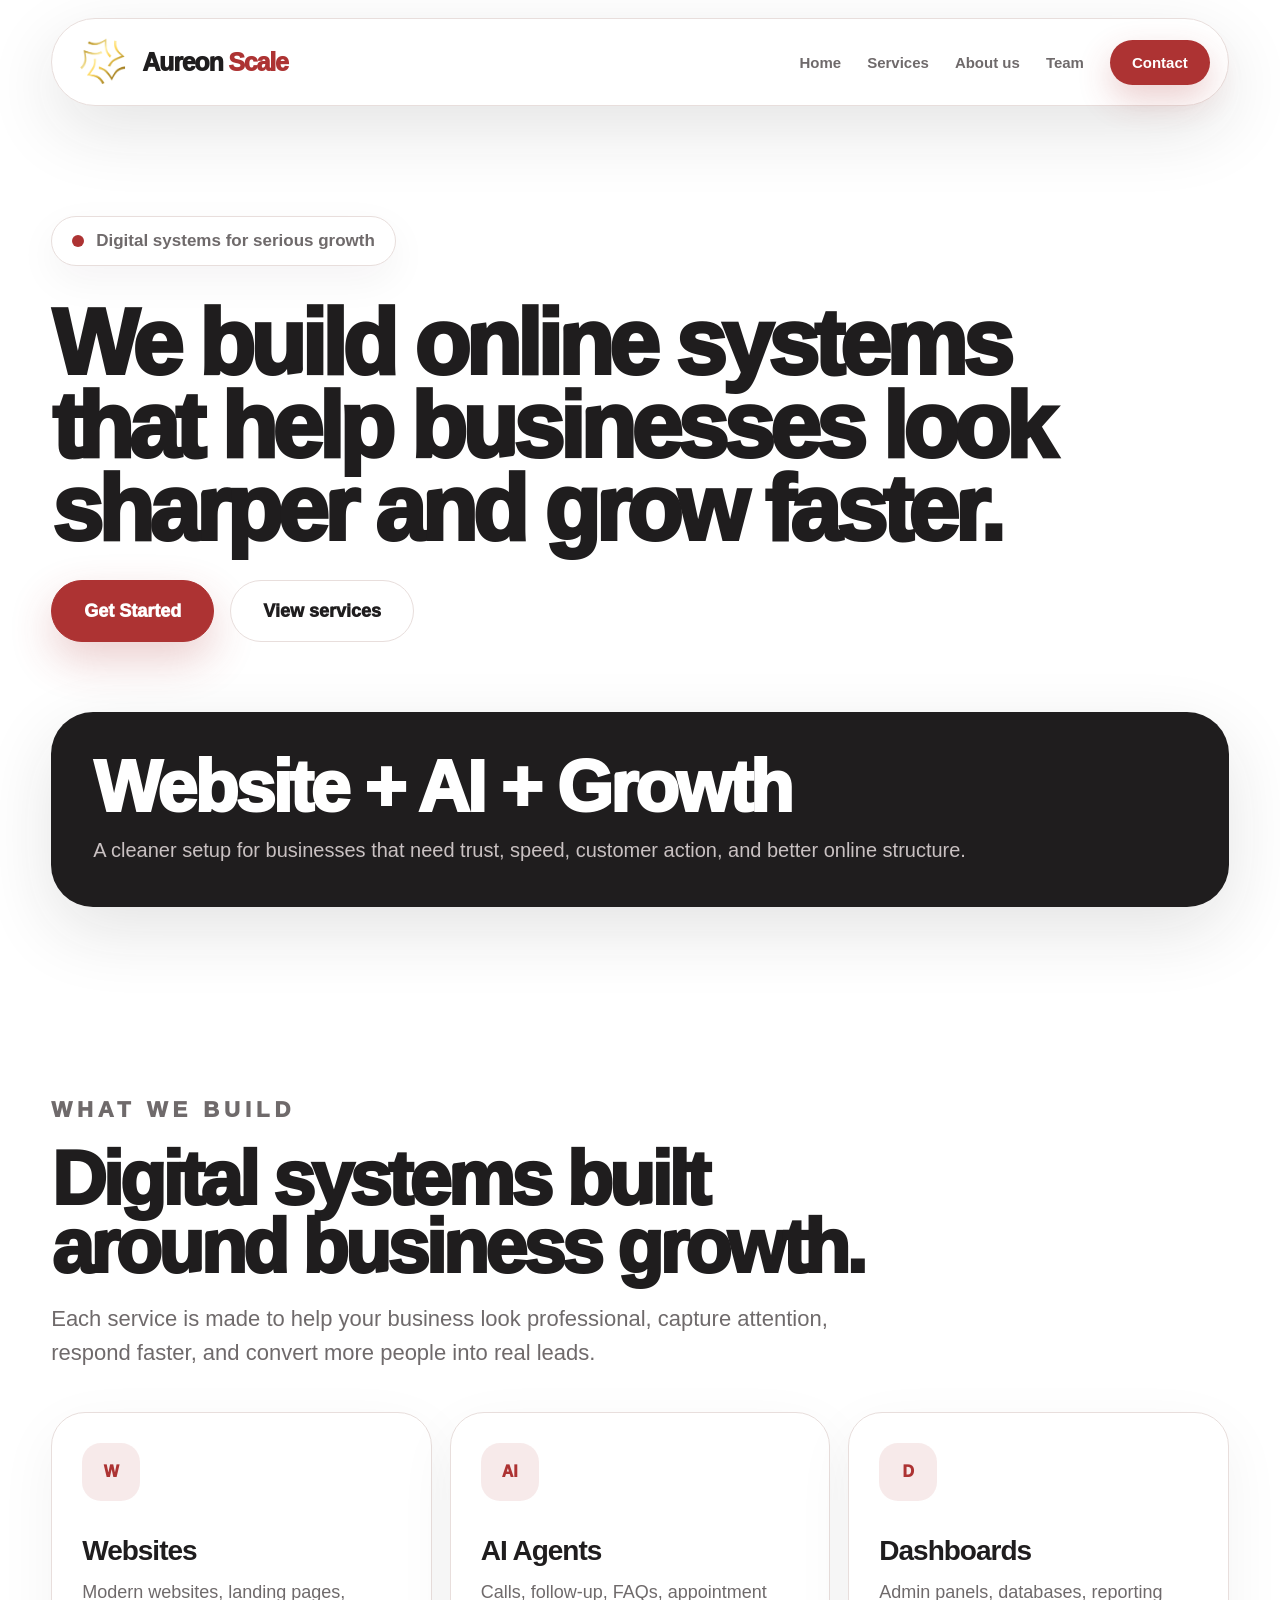
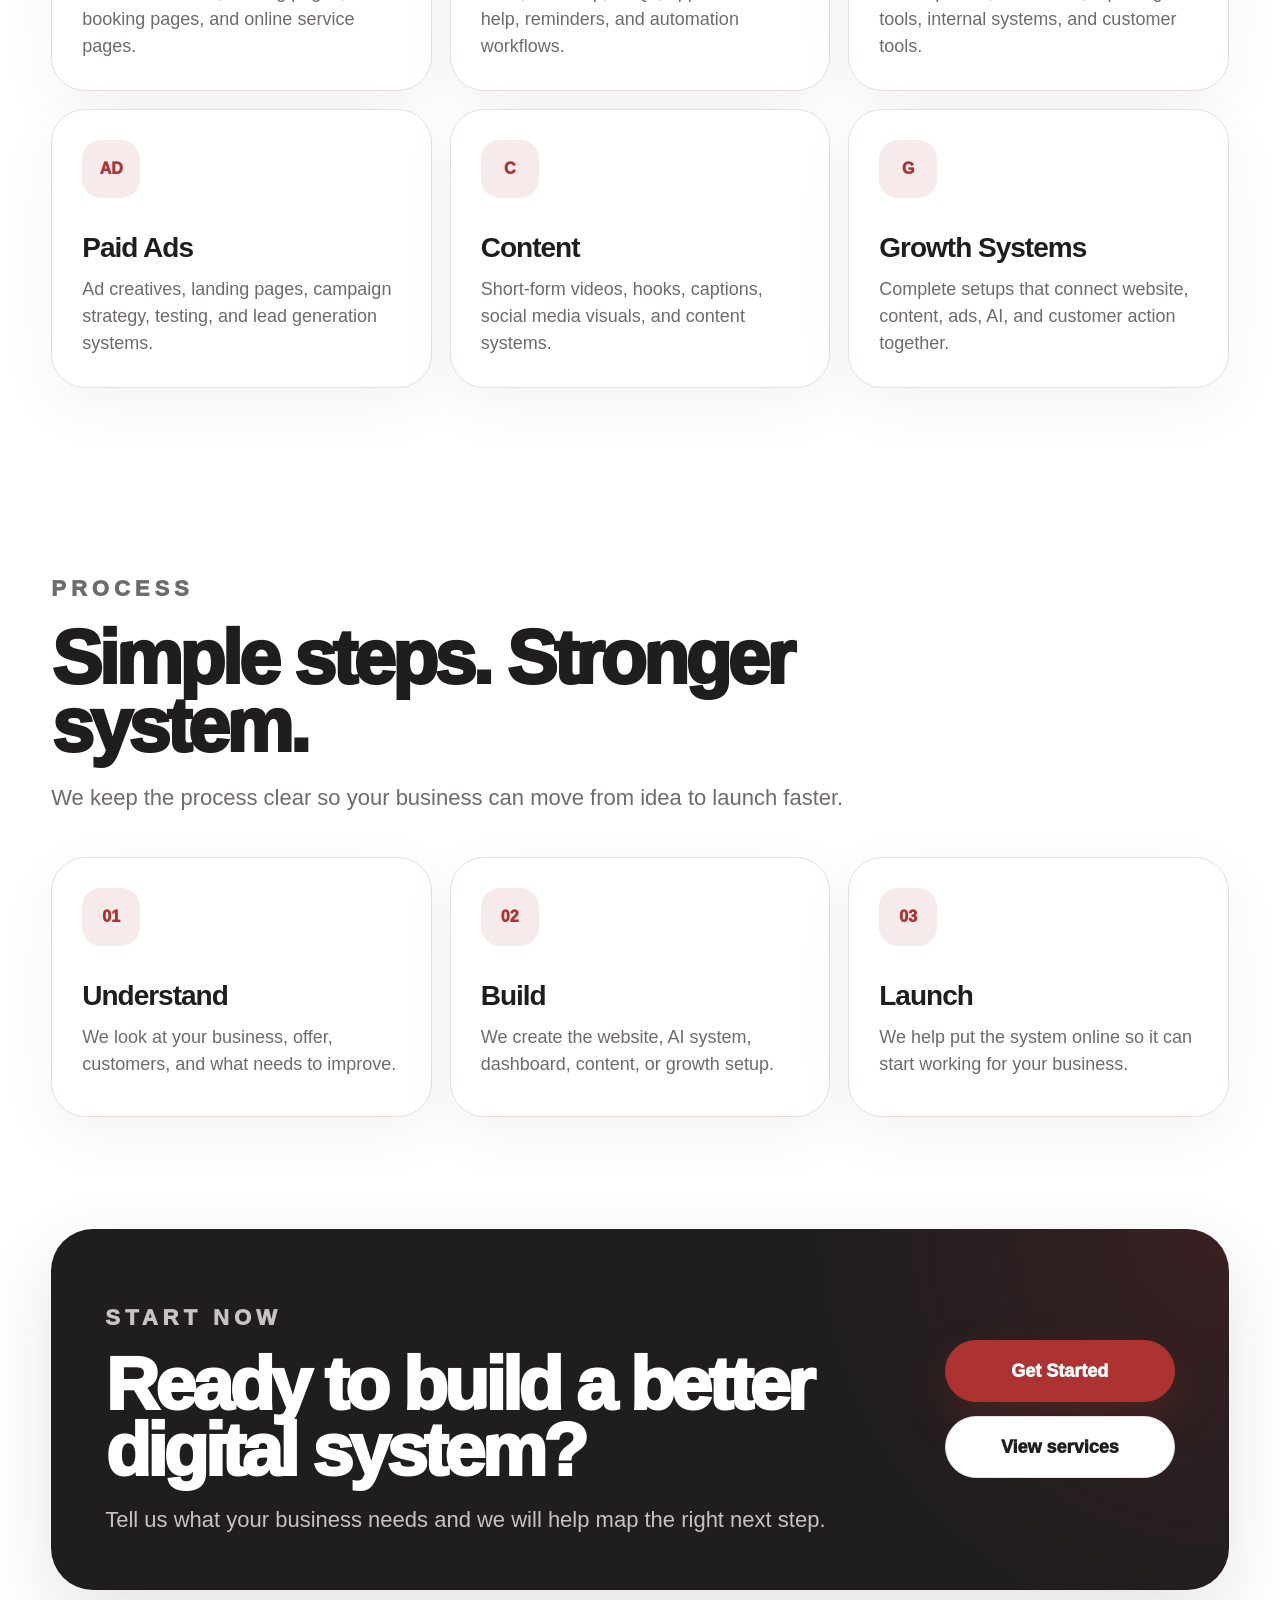
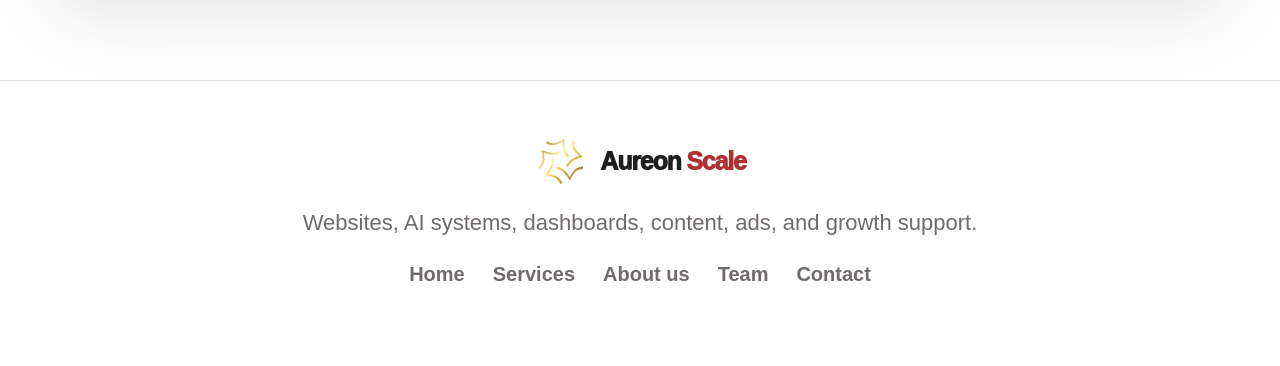
==== commit d669ad94: "Refactor HTML structure and update content" ====
--- a/index.html
+++ b/index.html
@@ -4,27 +4,543 @@
   <meta charset="UTF-8" />
   <meta name="viewport" content="width=device-width, initial-scale=1.0" />
   <title>Aureon Scale | Digital Growth Systems</title>
-  <link rel="stylesheet" href="style.css" />
+
+  <style>
+    :root {
+      --black: #1F1D1E;
+      --red: #AD3333;
+      --white: #FFFFFF;
+      --gray: #6F6A6B;
+      --line: #E8DEDC;
+      --soft: #F8F5F4;
+      --shadow: 0 24px 70px rgba(31, 29, 30, 0.12);
+    }
+
+    * {
+      margin: 0;
+      padding: 0;
+      box-sizing: border-box;
+      font-family: Arial, Helvetica, sans-serif;
+    }
+
+    html {
+      scroll-behavior: smooth;
+    }
+
+    body {
+      background: var(--white);
+      color: var(--black);
+      overflow-x: hidden;
+    }
+
+    a {
+      color: inherit;
+      text-decoration: none;
+    }
+
+    .container {
+      width: min(92%, 1180px);
+      margin: 0 auto;
+    }
+
+    header {
+      position: sticky;
+      top: 0;
+      z-index: 1000;
+      padding: 18px 0;
+      background: rgba(255, 255, 255, 0.92);
+      backdrop-filter: blur(18px);
+      -webkit-backdrop-filter: blur(18px);
+    }
+
+    .nav {
+      width: min(92%, 1180px);
+      height: 88px;
+      margin: auto;
+      padding: 0 18px 0 24px;
+      background: white;
+      border: 1px solid var(--line);
+      border-radius: 999px;
+      box-shadow: var(--shadow);
+      display: flex;
+      align-items: center;
+      justify-content: space-between;
+    }
+
+    .brand {
+      display: flex;
+      align-items: center;
+      gap: 12px;
+      white-space: nowrap;
+    }
+
+    .brand img {
+      width: 54px;
+      height: 54px;
+      object-fit: contain;
+      display: block;
+      flex-shrink: 0;
+    }
+
+    .brand-text {
+      font-size: 25px;
+      font-weight: 950;
+      letter-spacing: -1.2px;
+      color: var(--black);
+    }
+
+    .brand-text span {
+      color: var(--red);
+    }
+
+    .desktop-links {
+      display: flex;
+      align-items: center;
+      gap: 26px;
+      font-size: 15px;
+      font-weight: 850;
+      color: var(--gray);
+    }
+
+    .desktop-links a:hover {
+      color: var(--black);
+    }
+
+    .nav-cta {
+      background: var(--red);
+      color: white !important;
+      padding: 14px 22px;
+      border-radius: 999px;
+      box-shadow: 0 14px 34px rgba(173, 51, 51, 0.24);
+    }
+
+    .menu-btn {
+      width: 58px;
+      height: 58px;
+      border: 1px solid var(--line);
+      background: white;
+      border-radius: 22px;
+      display: none;
+      align-items: center;
+      justify-content: center;
+      flex-direction: column;
+      gap: 7px;
+      cursor: pointer;
+    }
+
+    .menu-btn span {
+      width: 32px;
+      height: 5px;
+      background: var(--black);
+      border-radius: 999px;
+      display: block;
+    }
+
+    .mobile-menu {
+      position: fixed;
+      inset: 0;
+      background: rgba(31, 29, 30, 0.35);
+      backdrop-filter: blur(18px);
+      -webkit-backdrop-filter: blur(18px);
+      z-index: 3000;
+      display: none;
+      align-items: center;
+      justify-content: center;
+      padding: 22px;
+    }
+
+    .mobile-menu.active {
+      display: flex;
+    }
+
+    .mobile-card {
+      width: min(100%, 540px);
+      background: white;
+      border-radius: 42px;
+      padding: 32px;
+      box-shadow: 0 30px 90px rgba(31, 29, 30, 0.24);
+    }
+
+    .mobile-top {
+      display: flex;
+      align-items: center;
+      justify-content: space-between;
+      margin-bottom: 48px;
+    }
+
+    .close-btn {
+      border: none;
+      background: transparent;
+      font-size: 50px;
+      line-height: 1;
+      cursor: pointer;
+      color: var(--black);
+    }
+
+    .mobile-links {
+      display: grid;
+      gap: 22px;
+      padding-left: 28px;
+      border-left: 4px solid rgba(173, 51, 51, 0.22);
+    }
+
+    .mobile-links a {
+      font-size: clamp(42px, 12vw, 72px);
+      font-weight: 950;
+      letter-spacing: -4px;
+      line-height: 0.95;
+      color: var(--black);
+    }
+
+    .hero {
+      padding: 92px 0 70px;
+    }
+
+    .eyebrow {
+      display: inline-flex;
+      align-items: center;
+      gap: 12px;
+      background: white;
+      border: 1px solid var(--line);
+      border-radius: 999px;
+      padding: 14px 20px;
+      color: var(--gray);
+      font-size: 17px;
+      font-weight: 900;
+      margin-bottom: 36px;
+      box-shadow: 0 14px 40px rgba(31, 29, 30, 0.05);
+    }
+
+    .eyebrow .dot {
+      width: 12px;
+      height: 12px;
+      background: var(--red);
+      border-radius: 50%;
+      display: block;
+    }
+
+    .hero h1 {
+      max-width: 1050px;
+      font-size: clamp(52px, 12vw, 92px);
+      line-height: 0.9;
+      letter-spacing: -5px;
+      font-weight: 950;
+    }
+
+    .hero-actions {
+      display: flex;
+      gap: 16px;
+      flex-wrap: wrap;
+      margin-top: 30px;
+    }
+
+    .btn {
+      min-height: 62px;
+      padding: 18px 32px;
+      border-radius: 999px;
+      border: 1px solid var(--line);
+      display: inline-flex;
+      align-items: center;
+      justify-content: center;
+      font-size: 18px;
+      font-weight: 950;
+      text-align: center;
+      cursor: pointer;
+    }
+
+    .btn-red {
+      background: var(--red);
+      color: white;
+      border-color: var(--red);
+      box-shadow: 0 18px 44px rgba(173, 51, 51, 0.24);
+    }
+
+    .btn-light {
+      background: white;
+      color: var(--black);
+    }
+
+    .preview {
+      padding: 0 0 84px;
+    }
+
+    .preview-card {
+      background: var(--black);
+      color: white;
+      border-radius: 42px;
+      padding: 42px;
+      box-shadow: var(--shadow);
+    }
+
+    .preview-card p {
+      color: #C9C1C2;
+      font-size: 20px;
+      line-height: 1.5;
+      margin-top: 14px;
+    }
+
+    .preview-card h2 {
+      font-size: clamp(38px, 6vw, 72px);
+      line-height: 0.92;
+      letter-spacing: -3px;
+      font-weight: 950;
+    }
+
+    .section {
+      padding: 82px 0;
+    }
+
+    .section-head {
+      max-width: 860px;
+      margin-bottom: 42px;
+    }
+
+    .mini {
+      color: var(--red);
+      text-transform: uppercase;
+      letter-spacing: 5px;
+      font-size: 13px;
+      font-weight: 950;
+      margin-bottom: 18px;
+    }
+
+    .section-head h2 {
+      font-size: clamp(42px, 6vw, 76px);
+      line-height: 0.9;
+      letter-spacing: -4px;
+      font-weight: 950;
+    }
+
+    .section-head p {
+      margin-top: 20px;
+      color: var(--gray);
+      font-size: 22px;
+      line-height: 1.55;
+    }
+
+    .services-grid,
+    .process-grid {
+      display: grid;
+      grid-template-columns: repeat(3, 1fr);
+      gap: 18px;
+    }
+
+    .card {
+      background: white;
+      border: 1px solid var(--line);
+      border-radius: 34px;
+      padding: 30px;
+      min-height: 260px;
+      box-shadow: 0 18px 60px rgba(31, 29, 30, 0.05);
+    }
+
+    .card-icon {
+      width: 58px;
+      height: 58px;
+      border-radius: 19px;
+      background: rgba(173, 51, 51, 0.10);
+      color: var(--red);
+      display: grid;
+      place-items: center;
+      font-weight: 950;
+      margin-bottom: 34px;
+    }
+
+    .card h3 {
+      font-size: 28px;
+      letter-spacing: -1px;
+      margin-bottom: 12px;
+    }
+
+    .card p {
+      color: var(--gray);
+      font-size: 18px;
+      line-height: 1.5;
+    }
+
+    .cta {
+      margin: 30px auto 90px;
+      padding: 54px;
+      border-radius: 42px;
+      background:
+        radial-gradient(circle at 100% 0%, rgba(173, 51, 51, 0.18), transparent 34%),
+        var(--black);
+      color: white;
+      box-shadow: var(--shadow);
+      display: grid;
+      grid-template-columns: 1fr auto;
+      gap: 28px;
+      align-items: center;
+    }
+
+    .cta h2 {
+      font-size: clamp(40px, 6vw, 74px);
+      line-height: 0.9;
+      letter-spacing: -4px;
+      font-weight: 950;
+    }
+
+    .cta p {
+      margin-top: 18px;
+      color: #C9C1C2;
+      font-size: 22px;
+      line-height: 1.5;
+      max-width: 780px;
+    }
+
+    .cta-actions {
+      display: grid;
+      gap: 14px;
+      min-width: 230px;
+    }
+
+    footer {
+      border-top: 1px solid var(--line);
+      background: white;
+      padding: 54px 4% 80px;
+      text-align: center;
+    }
+
+    .footer-brand {
+      justify-content: center;
+    }
+
+    footer p {
+      margin: 18px auto 24px;
+      color: var(--gray);
+      font-size: 22px;
+      line-height: 1.45;
+      max-width: 760px;
+    }
+
+    footer nav {
+      display: flex;
+      justify-content: center;
+      gap: 28px;
+      flex-wrap: wrap;
+      color: var(--gray);
+      font-size: 20px;
+      font-weight: 850;
+    }
+
+    @media (max-width: 980px) {
+      .desktop-links {
+        display: none;
+      }
+
+      .menu-btn {
+        display: flex;
+      }
+
+      .services-grid,
+      .process-grid,
+      .cta {
+        grid-template-columns: 1fr;
+      }
+    }
+
+    @media (max-width: 620px) {
+      header {
+        padding: 12px 0;
+      }
+
+      .nav {
+        width: 92%;
+        height: 76px;
+        padding: 0 14px 0 18px;
+      }
+
+      .brand img {
+        width: 46px;
+        height: 46px;
+      }
+
+      .brand-text {
+        font-size: 20px;
+        letter-spacing: -0.8px;
+      }
+
+      .menu-btn {
+        width: 56px;
+        height: 56px;
+      }
+
+      .menu-btn span {
+        width: 31px;
+      }
+
+      .hero {
+        padding: 78px 0 50px;
+      }
+
+      .eyebrow {
+        margin-bottom: 30px;
+      }
+
+      .hero h1 {
+        font-size: clamp(50px, 13.2vw, 64px);
+        line-height: 0.92;
+        letter-spacing: -3.4px;
+      }
+
+      .hero-actions {
+        margin-top: 24px;
+        display: grid;
+        grid-template-columns: 1fr;
+      }
+
+      .btn {
+        width: 100%;
+      }
+
+      .preview {
+        padding-bottom: 56px;
+      }
+
+      .preview-card,
+      .card,
+      .cta {
+        padding: 28px;
+        border-radius: 34px;
+      }
+
+      .section {
+        padding: 60px 0;
+      }
+
+      .section-head h2,
+      .cta h2 {
+        letter-spacing: -3px;
+      }
+
+      footer nav {
+        gap: 22px;
+        font-size: 18px;
+      }
+    }
+  </style>
 </head>
 
 <body>
-  <header class="site-header">
-    <div class="nav-shell">
-      <a href="index.html" class="logo">
+  <header>
+    <div class="nav">
+      <a href="index.html" class="brand">
         <img src="aureon-symol.png.png" alt="Aureon Scale logo">
-        <span>Aureon <b>Scale</b></span>
+        <div class="brand-text">Aureon <span>Scale</span></div>
       </a>
 
-      <nav class="desktop-nav">
+      <nav class="desktop-links">
         <a href="index.html">Home</a>
         <a href="services.html">Services</a>
-        <a href="about.html">About</a>
+        <a href="about.html">About us</a>
         <a href="team.html">Team</a>
-        <a href="contact.html" class="nav-btn">Contact</a>
+        <a href="contact.html" class="nav-cta">Contact</a>
       </nav>
 
       <button class="menu-btn" onclick="openMenu()" aria-label="Open menu">
-        <span></span><span></span><span></span>
+        <span></span>
+        <span></span>
+        <span></span>
       </button>
     </div>
   </header>
@@ -32,17 +548,17 @@
   <div class="mobile-menu" id="mobileMenu">
     <div class="mobile-card">
       <div class="mobile-top">
-        <a href="index.html" class="logo">
+        <a href="index.html" class="brand">
           <img src="aureon-symol.png.png" alt="Aureon Scale logo">
-          <span>Aureon <b>Scale</b></span>
+          <div class="brand-text">Aureon <span>Scale</span></div>
         </a>
-        <button onclick="closeMenu()" class="close-btn">×</button>
+        <button class="close-btn" onclick="closeMenu()">×</button>
       </div>
 
       <nav class="mobile-links">
         <a href="index.html">Home</a>
         <a href="services.html">Services</a>
-        <a href="about.html">About</a>
+        <a href="about.html">About us</a>
         <a href="team.html">Team</a>
         <a href="contact.html">Contact</a>
       </nav>
@@ -50,157 +566,129 @@
   </div>
 
   <main>
-    <section class="hero">
-      <div class="hero-content">
-        <p class="tag"><span></span> Digital systems for serious growth</p>
-
-        <h1>
-          We build online systems that help businesses look sharper and grow faster.
-        </h1>
-
-        <p class="hero-text">
-          Aureon Scale creates websites, AI agents, dashboards, content systems,
-          and paid advertising setups for businesses that want cleaner execution online.
+    <section class="hero container">
+      <div class="eyebrow">
+        <span class="dot"></span>
+        Digital systems for serious growth
+      </div>
+
+      <h1>We build online systems that help businesses look sharper and grow faster.</h1>
+
+      <div class="hero-actions">
+        <a href="contact.html" class="btn btn-red">Get Started</a>
+        <a href="services.html" class="btn btn-light">View services</a>
+      </div>
+    </section>
+
+    <section class="preview container">
+      <div class="preview-card">
+        <h2>Website + AI + Growth</h2>
+        <p>
+          A cleaner setup for businesses that need trust, speed, customer action,
+          and better online structure.
         </p>
-
-        <div class="hero-buttons">
-          <a href="contact.html" class="btn primary">Start a project</a>
-          <a href="services.html" class="btn secondary">View services</a>
-        </div>
-      </div>
-
-      <div class="hero-board">
-        <div class="board-header">
-          <span></span>
-          Growth System
-        </div>
-
-        <div class="board-main">
-          <h2>Website + AI + Ads + Systems</h2>
-          <p>One connected setup built to capture attention, leads, and sales.</p>
-        </div>
-
-        <div class="board-grid">
-          <div><b>01</b><p>Website</p></div>
-          <div><b>02</b><p>AI Agent</p></div>
-          <div><b>03</b><p>Dashboard</p></div>
-          <div><b>04</b><p>Paid Ads</p></div>
-        </div>
       </div>
     </section>
 
-    <section class="section">
+    <section class="section container">
       <div class="section-head">
-        <p class="label">What we build</p>
-        <h2>Digital tools that work together.</h2>
+        <p class="mini">What we build</p>
+        <h2>Digital systems built around business growth.</h2>
         <p>
-          We do not build random pages. We create business systems that help customers
-          understand you, trust you, and take action.
+          Each service is made to help your business look professional,
+          capture attention, respond faster, and convert more people into real leads.
         </p>
       </div>
 
-      <div class="cards four">
-        <div class="card">
-          <span>01</span>
+      <div class="services-grid">
+        <article class="card">
+          <div class="card-icon">W</div>
           <h3>Websites</h3>
-          <p>Modern websites, landing pages, booking flows, and service pages built for trust and leads.</p>
-        </div>
-
-        <div class="card">
-          <span>02</span>
+          <p>Modern websites, landing pages, booking pages, and online service pages.</p>
+        </article>
+
+        <article class="card">
+          <div class="card-icon">AI</div>
           <h3>AI Agents</h3>
-          <p>AI customer replies, follow-ups, reminders, FAQs, and simple automation workflows.</p>
-        </div>
-
-        <div class="card">
-          <span>03</span>
+          <p>Calls, follow-up, FAQs, appointment help, reminders, and automation workflows.</p>
+        </article>
+
+        <article class="card">
+          <div class="card-icon">D</div>
           <h3>Dashboards</h3>
-          <p>Admin panels, databases, reporting systems, and internal tools for cleaner operations.</p>
-        </div>
-
-        <div class="card">
-          <span>04</span>
-          <h3>Growth</h3>
-          <p>Content systems, paid ads, landing pages, and campaign structure for more opportunities.</p>
-        </div>
+          <p>Admin panels, databases, reporting tools, internal systems, and customer tools.</p>
+        </article>
+
+        <article class="card">
+          <div class="card-icon">AD</div>
+          <h3>Paid Ads</h3>
+          <p>Ad creatives, landing pages, campaign strategy, testing, and lead generation systems.</p>
+        </article>
+
+        <article class="card">
+          <div class="card-icon">C</div>
+          <h3>Content</h3>
+          <p>Short-form videos, hooks, captions, social media visuals, and content systems.</p>
+        </article>
+
+        <article class="card">
+          <div class="card-icon">G</div>
+          <h3>Growth Systems</h3>
+          <p>Complete setups that connect website, content, ads, AI, and customer action together.</p>
+        </article>
       </div>
     </section>
 
-    <section class="dark-block">
+    <section class="section container">
+      <div class="section-head">
+        <p class="mini">Process</p>
+        <h2>Simple steps. Stronger system.</h2>
+        <p>
+          We keep the process clear so your business can move from idea to launch faster.
+        </p>
+      </div>
+
+      <div class="process-grid">
+        <article class="card">
+          <div class="card-icon">01</div>
+          <h3>Understand</h3>
+          <p>We look at your business, offer, customers, and what needs to improve.</p>
+        </article>
+
+        <article class="card">
+          <div class="card-icon">02</div>
+          <h3>Build</h3>
+          <p>We create the website, AI system, dashboard, content, or growth setup.</p>
+        </article>
+
+        <article class="card">
+          <div class="card-icon">03</div>
+          <h3>Launch</h3>
+          <p>We help put the system online so it can start working for your business.</p>
+        </article>
+      </div>
+    </section>
+
+    <section class="cta container">
       <div>
-        <p class="label red">Why Aureon Scale</p>
-        <h2>More than design. A full digital setup.</h2>
-      </div>
-
-      <div class="dark-list">
-        <div>
-          <h3>Clear message</h3>
-          <p>Your offer becomes easier to understand in seconds.</p>
-        </div>
-        <div>
-          <h3>Better customer path</h3>
-          <p>Visitors know exactly what to do next: call, book, buy, or message.</p>
-        </div>
-        <div>
-          <h3>Systems behind the page</h3>
-          <p>AI, dashboards, forms, and follow-ups help the business move faster.</p>
-        </div>
-      </div>
-    </section>
-
-    <section class="section">
-      <div class="section-head center">
-        <p class="label">Process</p>
-        <h2>Simple process. Clean execution.</h2>
-      </div>
-
-      <div class="cards four">
-        <div class="card light">
-          <span>Step 1</span>
-          <h3>Map</h3>
-          <p>We understand your business, offer, customers, and current problems.</p>
-        </div>
-
-        <div class="card light">
-          <span>Step 2</span>
-          <h3>Design</h3>
-          <p>We plan the structure, message, layout, and customer journey.</p>
-        </div>
-
-        <div class="card light">
-          <span>Step 3</span>
-          <h3>Build</h3>
-          <p>We create the website, AI system, dashboard, or growth setup.</p>
-        </div>
-
-        <div class="card light">
-          <span>Step 4</span>
-          <h3>Launch</h3>
-          <p>We prepare it for real customers and improve what needs fixing.</p>
-        </div>
-      </div>
-    </section>
-
-    <section class="cta">
-      <div>
-        <p class="label red">Next step</p>
-        <h2>Ready to build your digital system?</h2>
+        <p class="mini">Start now</p>
+        <h2>Ready to build a better digital system?</h2>
         <p>
-          Tell us what you want to launch, fix, or automate. We will help map the right setup.
+          Tell us what your business needs and we will help map the right next step.
         </p>
       </div>
 
-      <div class="cta-buttons">
-        <a href="tel:+16199667654" class="btn primary">Call Us</a>
-        <a href="mailto:aureonscale@gmail.com" class="btn dark">Email Us</a>
+      <div class="cta-actions">
+        <a href="contact.html" class="btn btn-red">Get Started</a>
+        <a href="services.html" class="btn btn-light">View services</a>
       </div>
     </section>
   </main>
 
   <footer>
-    <a href="index.html" class="logo footer-logo">
+    <a href="index.html" class="brand footer-brand">
       <img src="aureon-symol.png.png" alt="Aureon Scale logo">
-      <span>Aureon <b>Scale</b></span>
+      <div class="brand-text">Aureon <span>Scale</span></div>
     </a>
 
     <p>Websites, AI systems, dashboards, content, ads, and growth support.</p>
@@ -208,7 +696,7 @@
     <nav>
       <a href="index.html">Home</a>
       <a href="services.html">Services</a>
-      <a href="about.html">About</a>
+      <a href="about.html">About us</a>
       <a href="team.html">Team</a>
       <a href="contact.html">Contact</a>
     </nav>
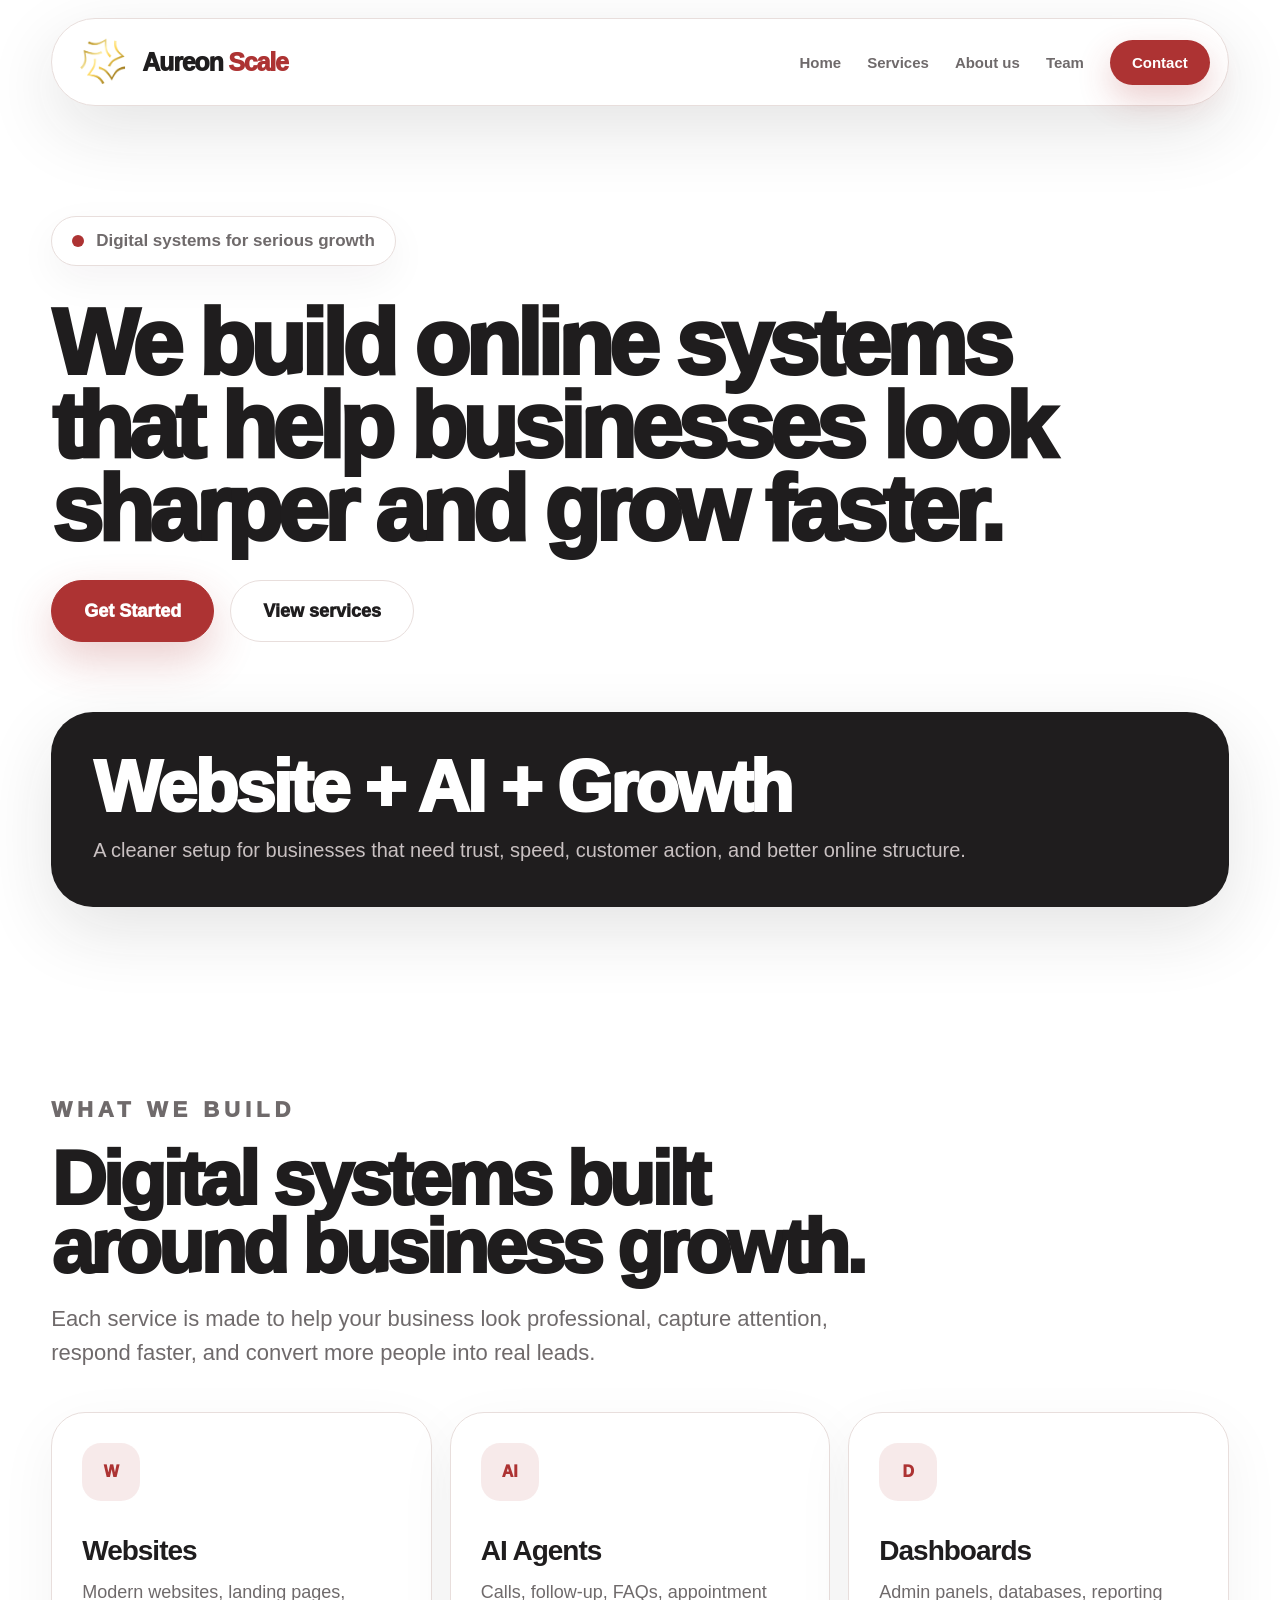
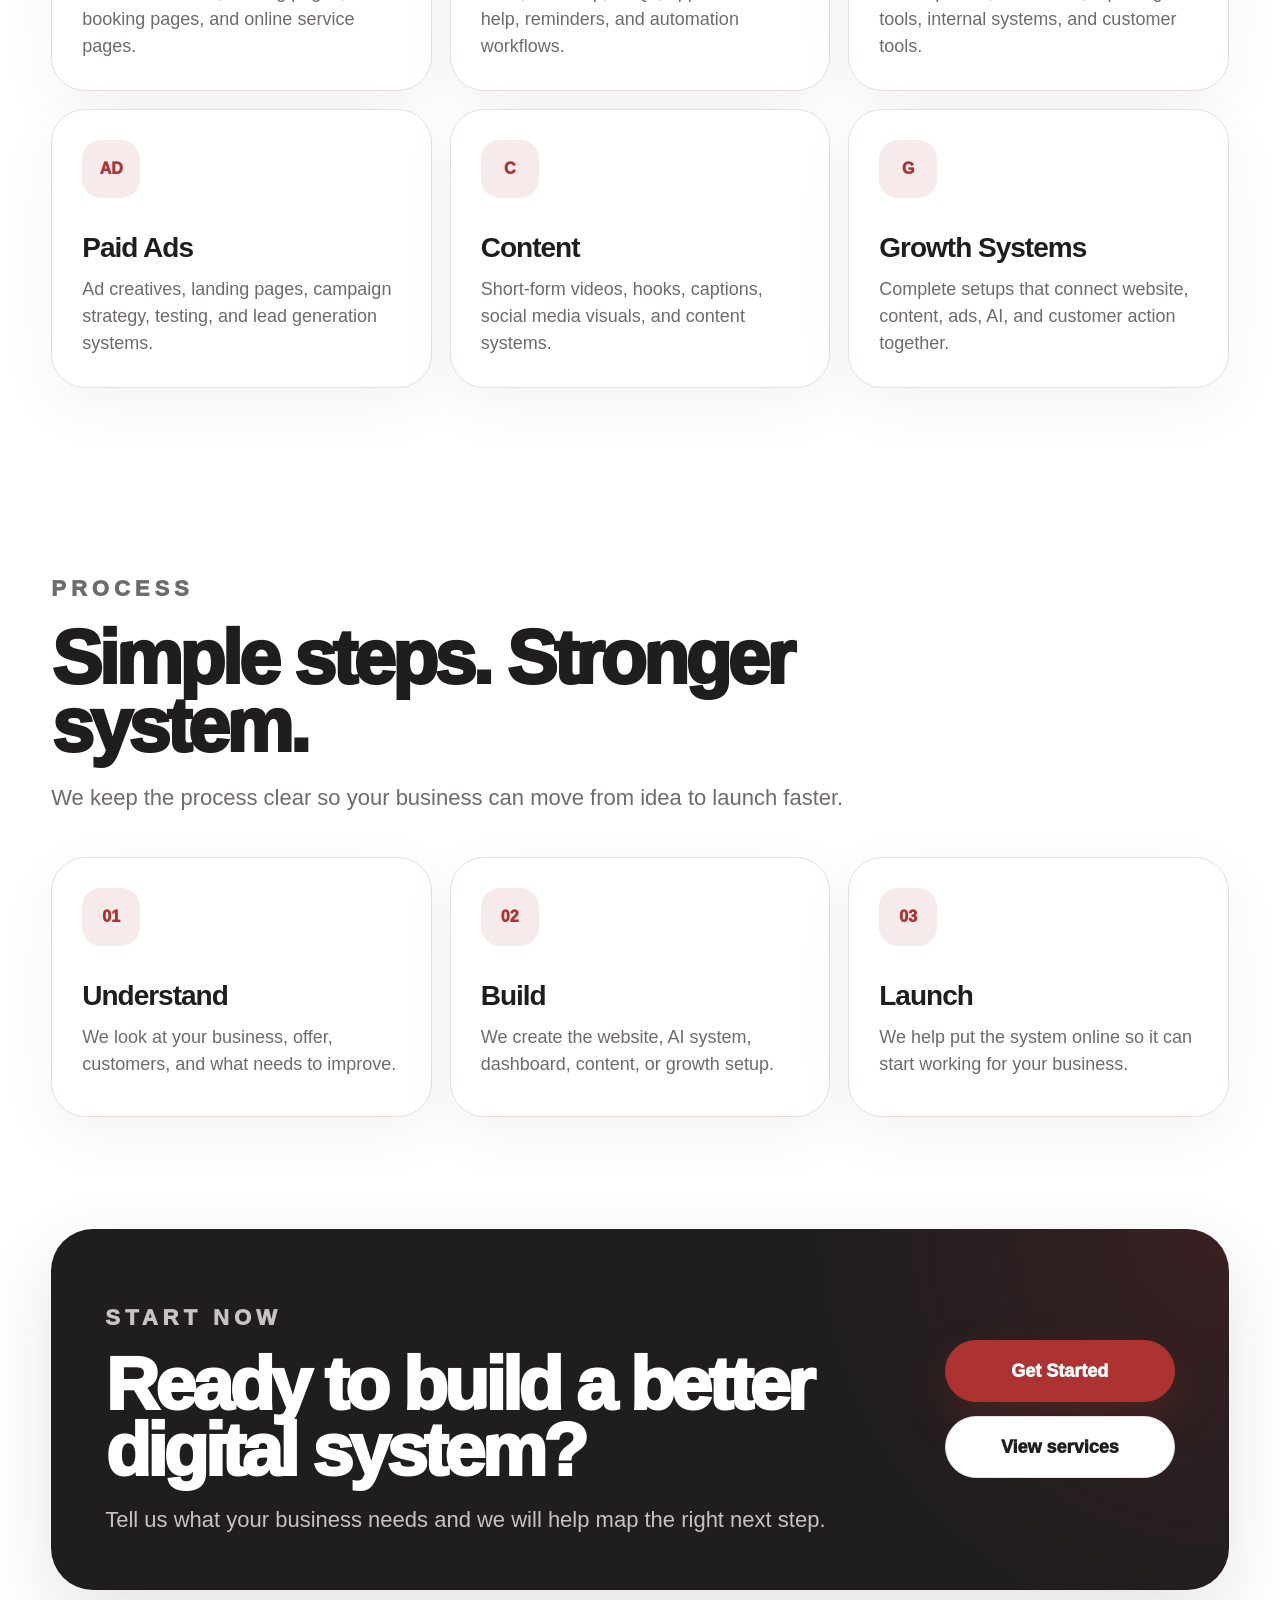
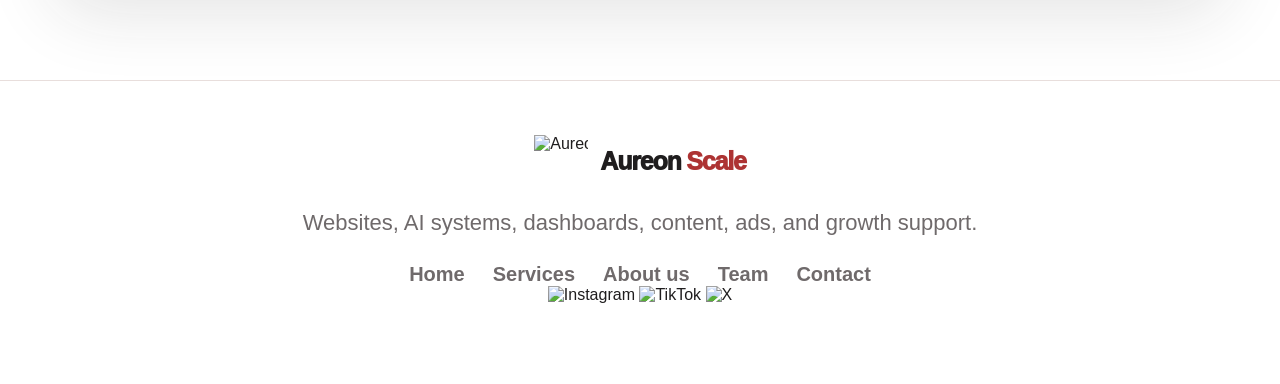
==== commit 3ebee007: "Update index.html" ====
--- a/index.html
+++ b/index.html
@@ -685,22 +685,64 @@
     </section>
   </main>
 
-  <footer>
-    <a href="index.html" class="brand footer-brand">
-      <img src="aureon-symol.png.png" alt="Aureon Scale logo">
-      <div class="brand-text">Aureon <span>Scale</span></div>
+ <footer>
+  <a href="index.html" class="brand footer-brand">
+    <img src="aureon-symbol.png.png" alt="Aureon Scale logo">
+    <div class="brand-text">Aureon <span>Scale</span></div>
+  </a>
+
+  <p>Websites, AI systems, dashboards, content, ads, and growth support.</p>
+
+  <nav>
+    <a href="index.html">Home</a>
+    <a href="services.html">Services</a>
+    <a href="about.html">About us</a>
+    <a href="team.html">Team</a>
+    <a href="contact.html">Contact</a>
+  </nav>
+
+  <div class="social-links">
+    <a
+      href="https://www.instagram.com/aureonscale?igsh=NTc4MTIwNjQ2YQ=="
+      target="_blank"
+      rel="noopener noreferrer"
+      class="social-icon"
+      aria-label="Instagram"
+    >
+      <img
+        src="https://cdn.jsdelivr.net/npm/simple-icons@latest/icons/instagram.svg"
+        alt="Instagram"
+      >
     </a>
 
-    <p>Websites, AI systems, dashboards, content, ads, and growth support.</p>
-
-    <nav>
-      <a href="index.html">Home</a>
-      <a href="services.html">Services</a>
-      <a href="about.html">About us</a>
-      <a href="team.html">Team</a>
-      <a href="contact.html">Contact</a>
-    </nav>
-  </footer>
+    <a
+      href="https://www.tiktok.com/@try2b1?_r=1&_t=ZT-98j5qNPAFC9"
+      target="_blank"
+      rel="noopener noreferrer"
+      class="social-icon"
+      aria-label="TikTok"
+    >
+      <img
+        src="https://cdn.jsdelivr.net/npm/simple-icons@latest/icons/tiktok.svg"
+        alt="TikTok"
+      >
+    </a>
+
+    <a
+      href="https://x.com/aureonscale?s=11"
+      target="_blank"
+      rel="noopener noreferrer"
+      class="social-icon"
+      aria-label="X"
+    >
+      <img
+        src="https://cdn.jsdelivr.net/npm/simple-icons@latest/icons/x.svg"
+        alt="X"
+      >
+    </a>
+  </div>
+</footer>
+
 
   <script>
     function openMenu() {
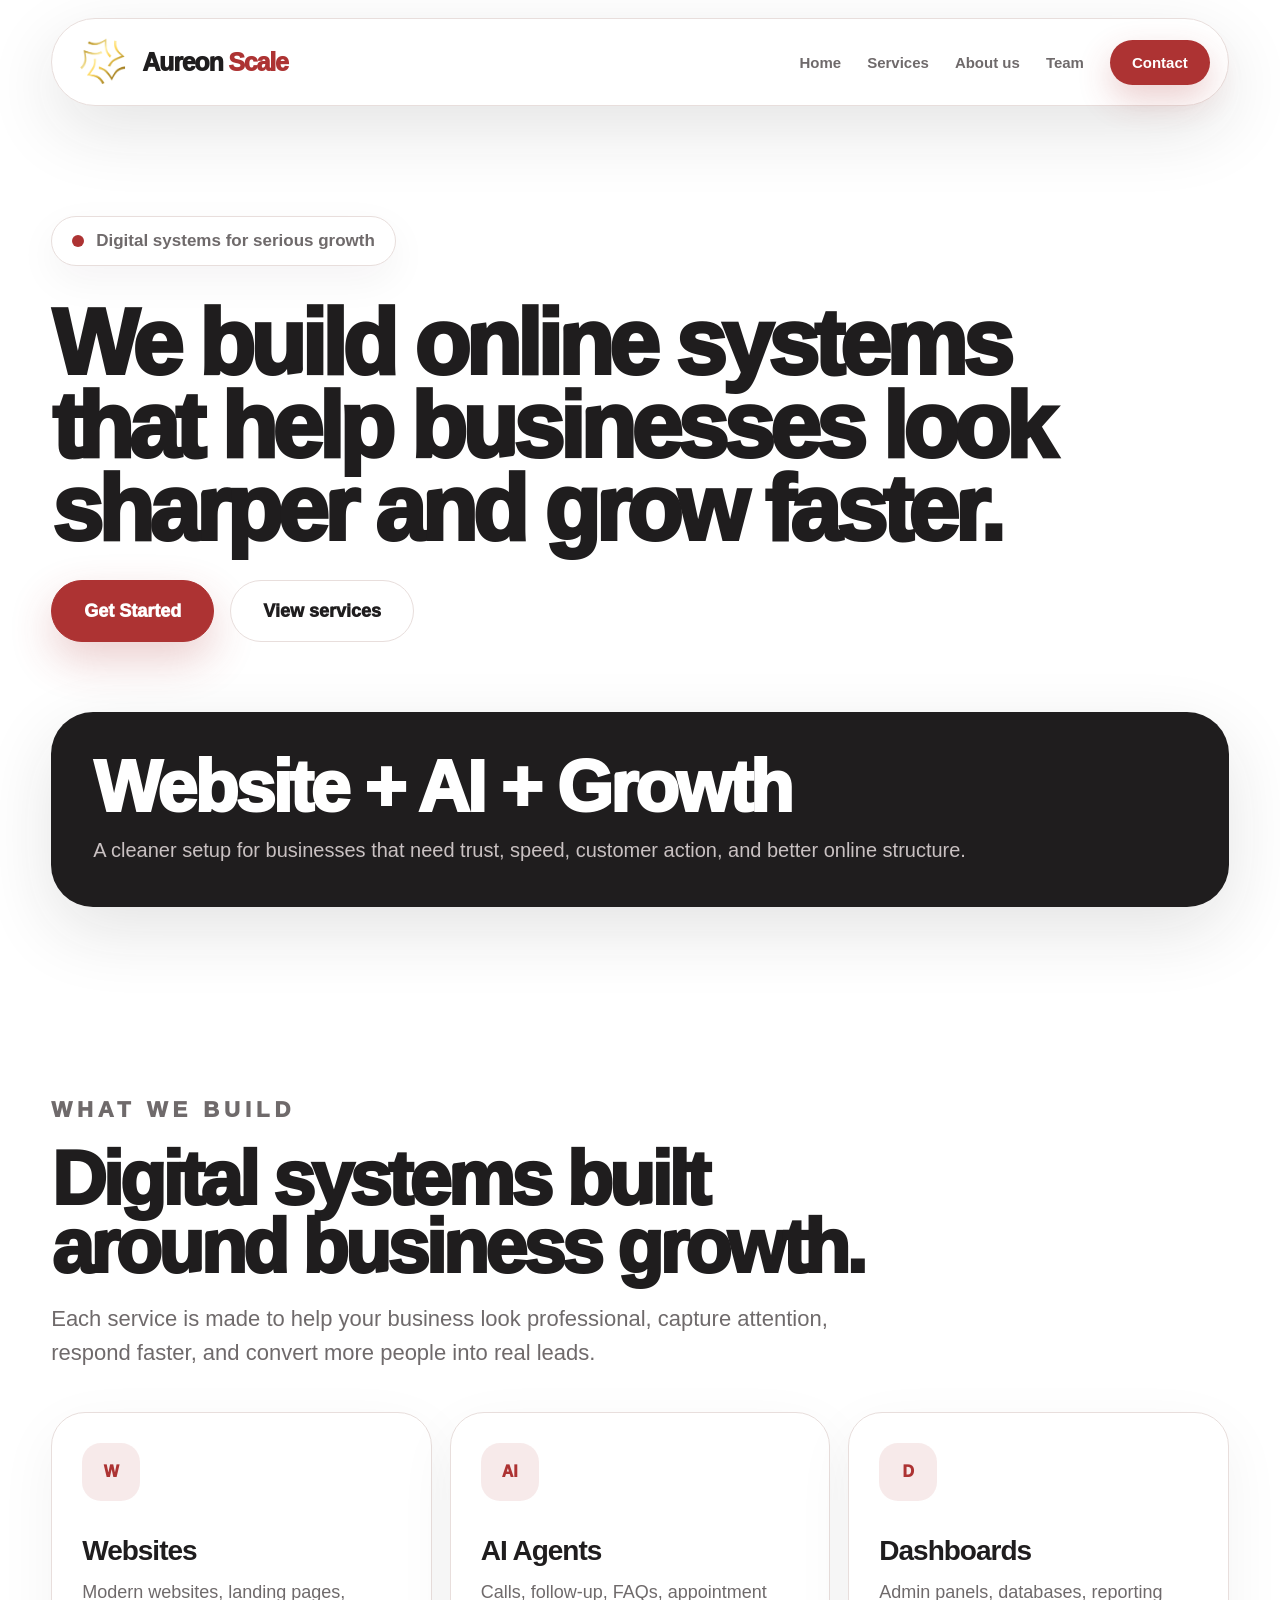
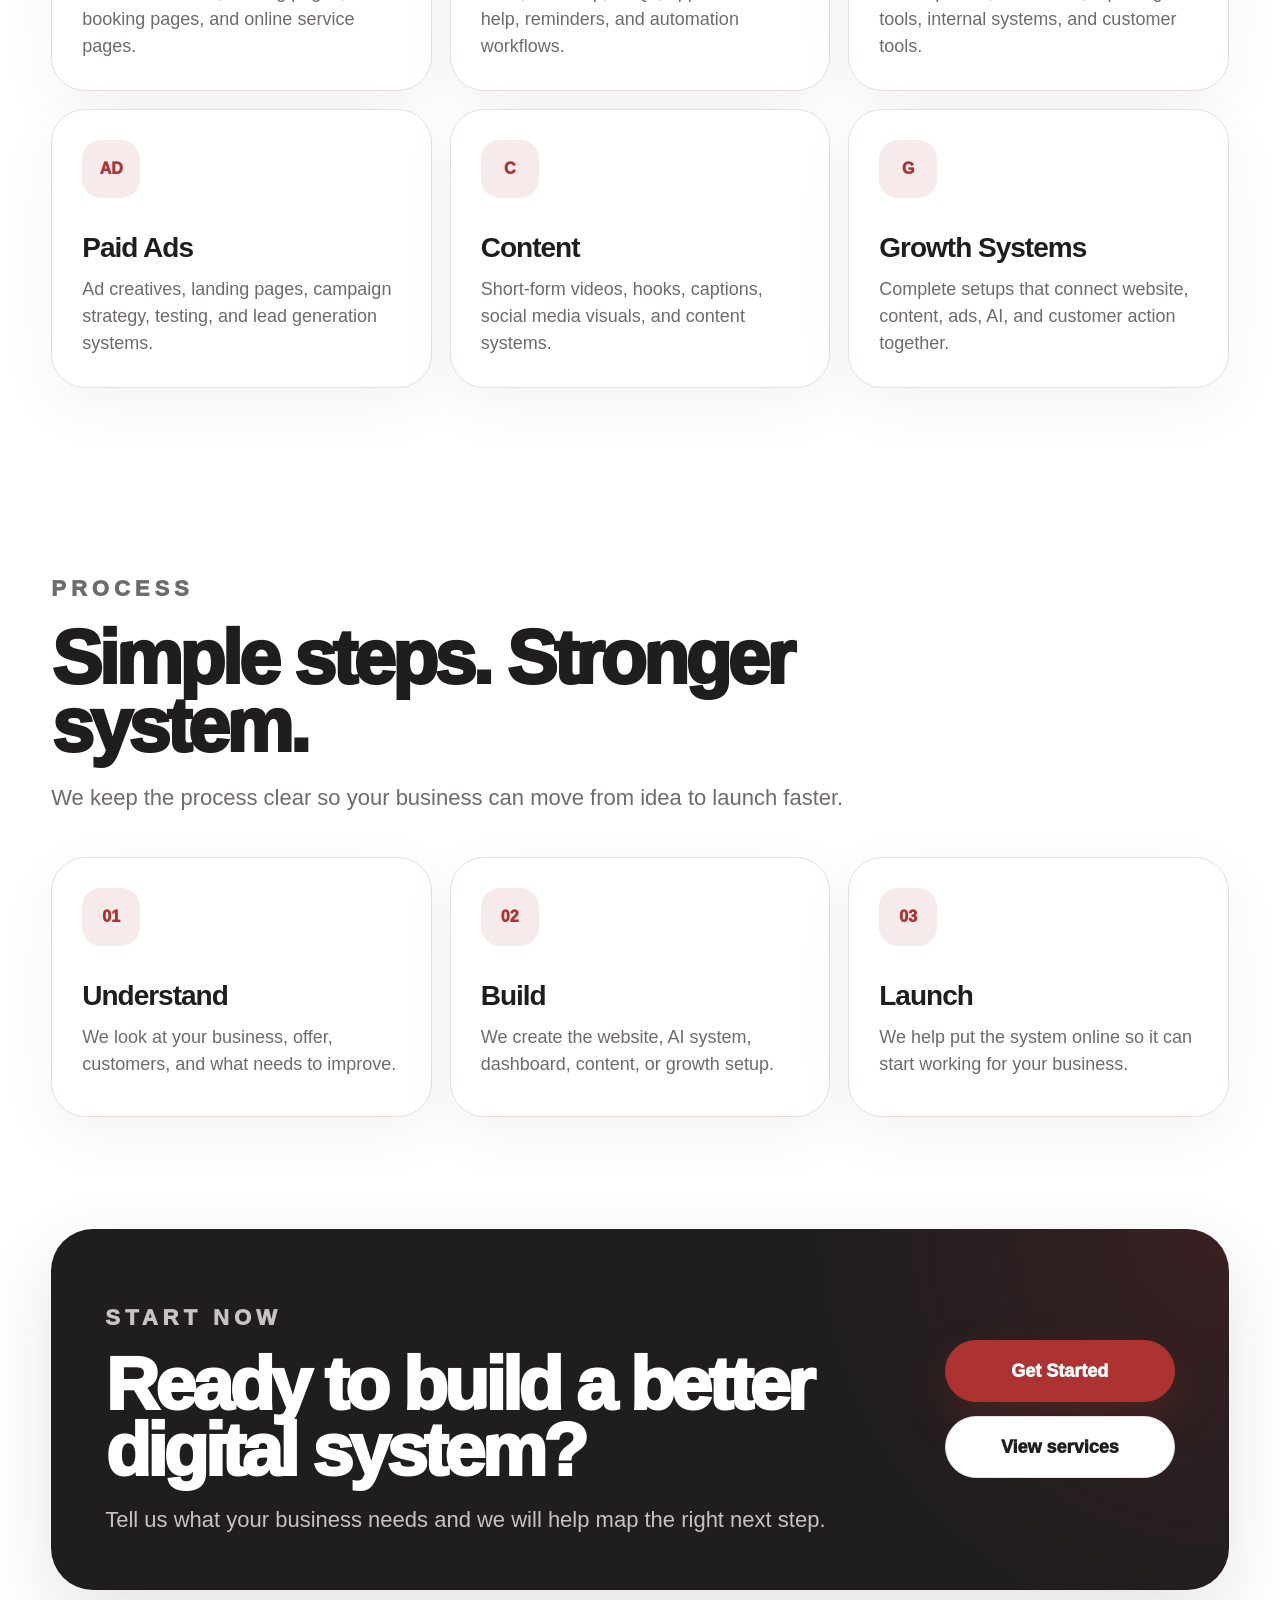
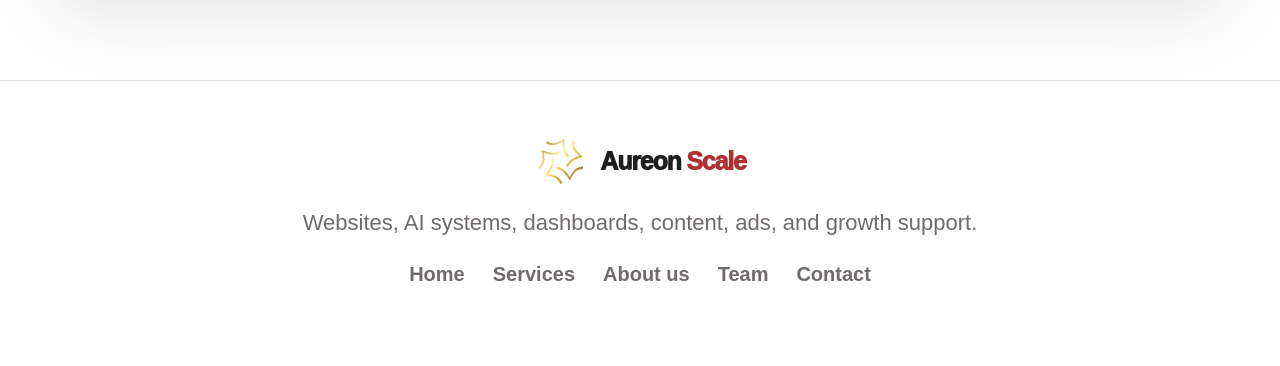
==== commit 7cc3e226: "Refactor footer section in index.html" ====
--- a/index.html
+++ b/index.html
@@ -685,64 +685,22 @@
     </section>
   </main>
 
- <footer>
-  <a href="index.html" class="brand footer-brand">
-    <img src="aureon-symbol.png.png" alt="Aureon Scale logo">
-    <div class="brand-text">Aureon <span>Scale</span></div>
-  </a>
-
-  <p>Websites, AI systems, dashboards, content, ads, and growth support.</p>
-
-  <nav>
-    <a href="index.html">Home</a>
-    <a href="services.html">Services</a>
-    <a href="about.html">About us</a>
-    <a href="team.html">Team</a>
-    <a href="contact.html">Contact</a>
-  </nav>
-
-  <div class="social-links">
-    <a
-      href="https://www.instagram.com/aureonscale?igsh=NTc4MTIwNjQ2YQ=="
-      target="_blank"
-      rel="noopener noreferrer"
-      class="social-icon"
-      aria-label="Instagram"
-    >
-      <img
-        src="https://cdn.jsdelivr.net/npm/simple-icons@latest/icons/instagram.svg"
-        alt="Instagram"
-      >
+  <footer>
+    <a href="index.html" class="brand footer-brand">
+      <img src="aureon-symol.png.png" alt="Aureon Scale logo">
+      <div class="brand-text">Aureon <span>Scale</span></div>
     </a>
 
-    <a
-      href="https://www.tiktok.com/@try2b1?_r=1&_t=ZT-98j5qNPAFC9"
-      target="_blank"
-      rel="noopener noreferrer"
-      class="social-icon"
-      aria-label="TikTok"
-    >
-      <img
-        src="https://cdn.jsdelivr.net/npm/simple-icons@latest/icons/tiktok.svg"
-        alt="TikTok"
-      >
-    </a>
-
-    <a
-      href="https://x.com/aureonscale?s=11"
-      target="_blank"
-      rel="noopener noreferrer"
-      class="social-icon"
-      aria-label="X"
-    >
-      <img
-        src="https://cdn.jsdelivr.net/npm/simple-icons@latest/icons/x.svg"
-        alt="X"
-      >
-    </a>
-  </div>
-</footer>
-
+    <p>Websites, AI systems, dashboards, content, ads, and growth support.</p>
+
+    <nav>
+      <a href="index.html">Home</a>
+      <a href="services.html">Services</a>
+      <a href="about.html">About us</a>
+      <a href="team.html">Team</a>
+      <a href="contact.html">Contact</a>
+    </nav>
+  </footer>
 
   <script>
     function openMenu() {
